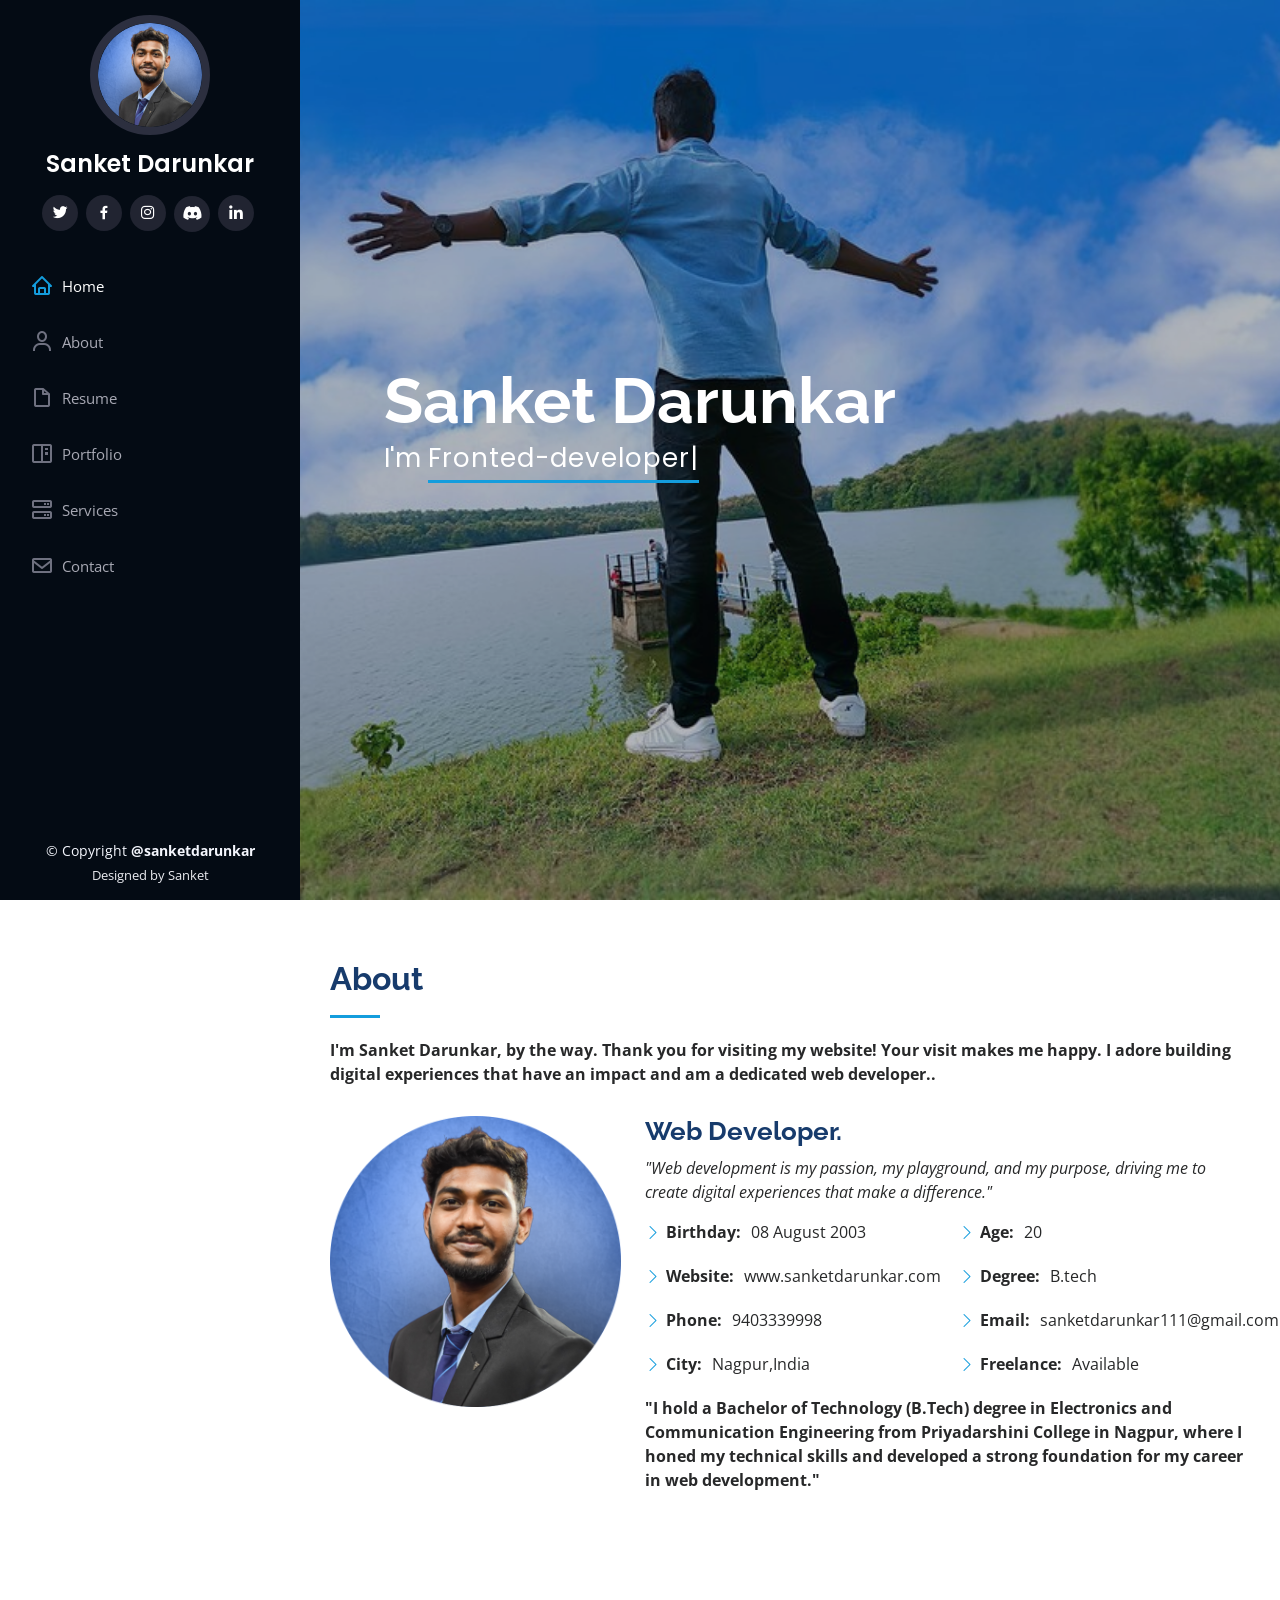
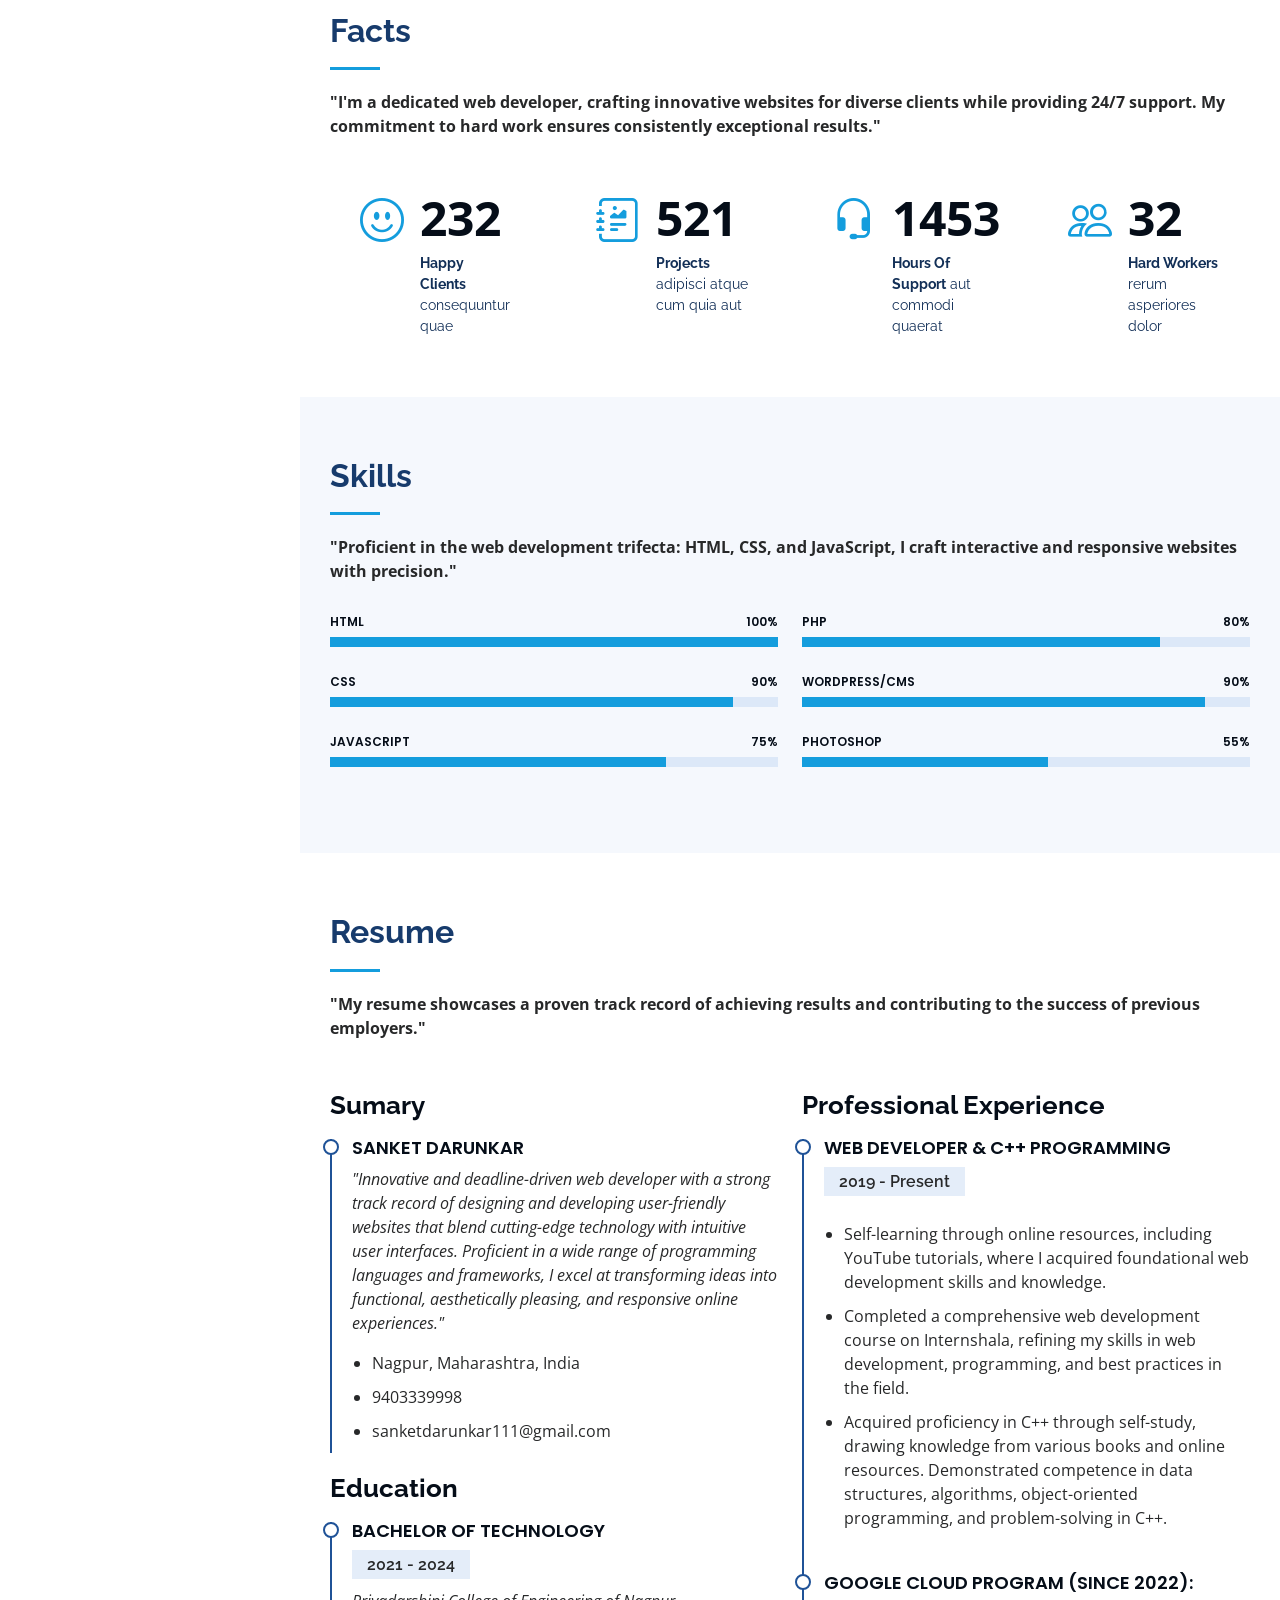
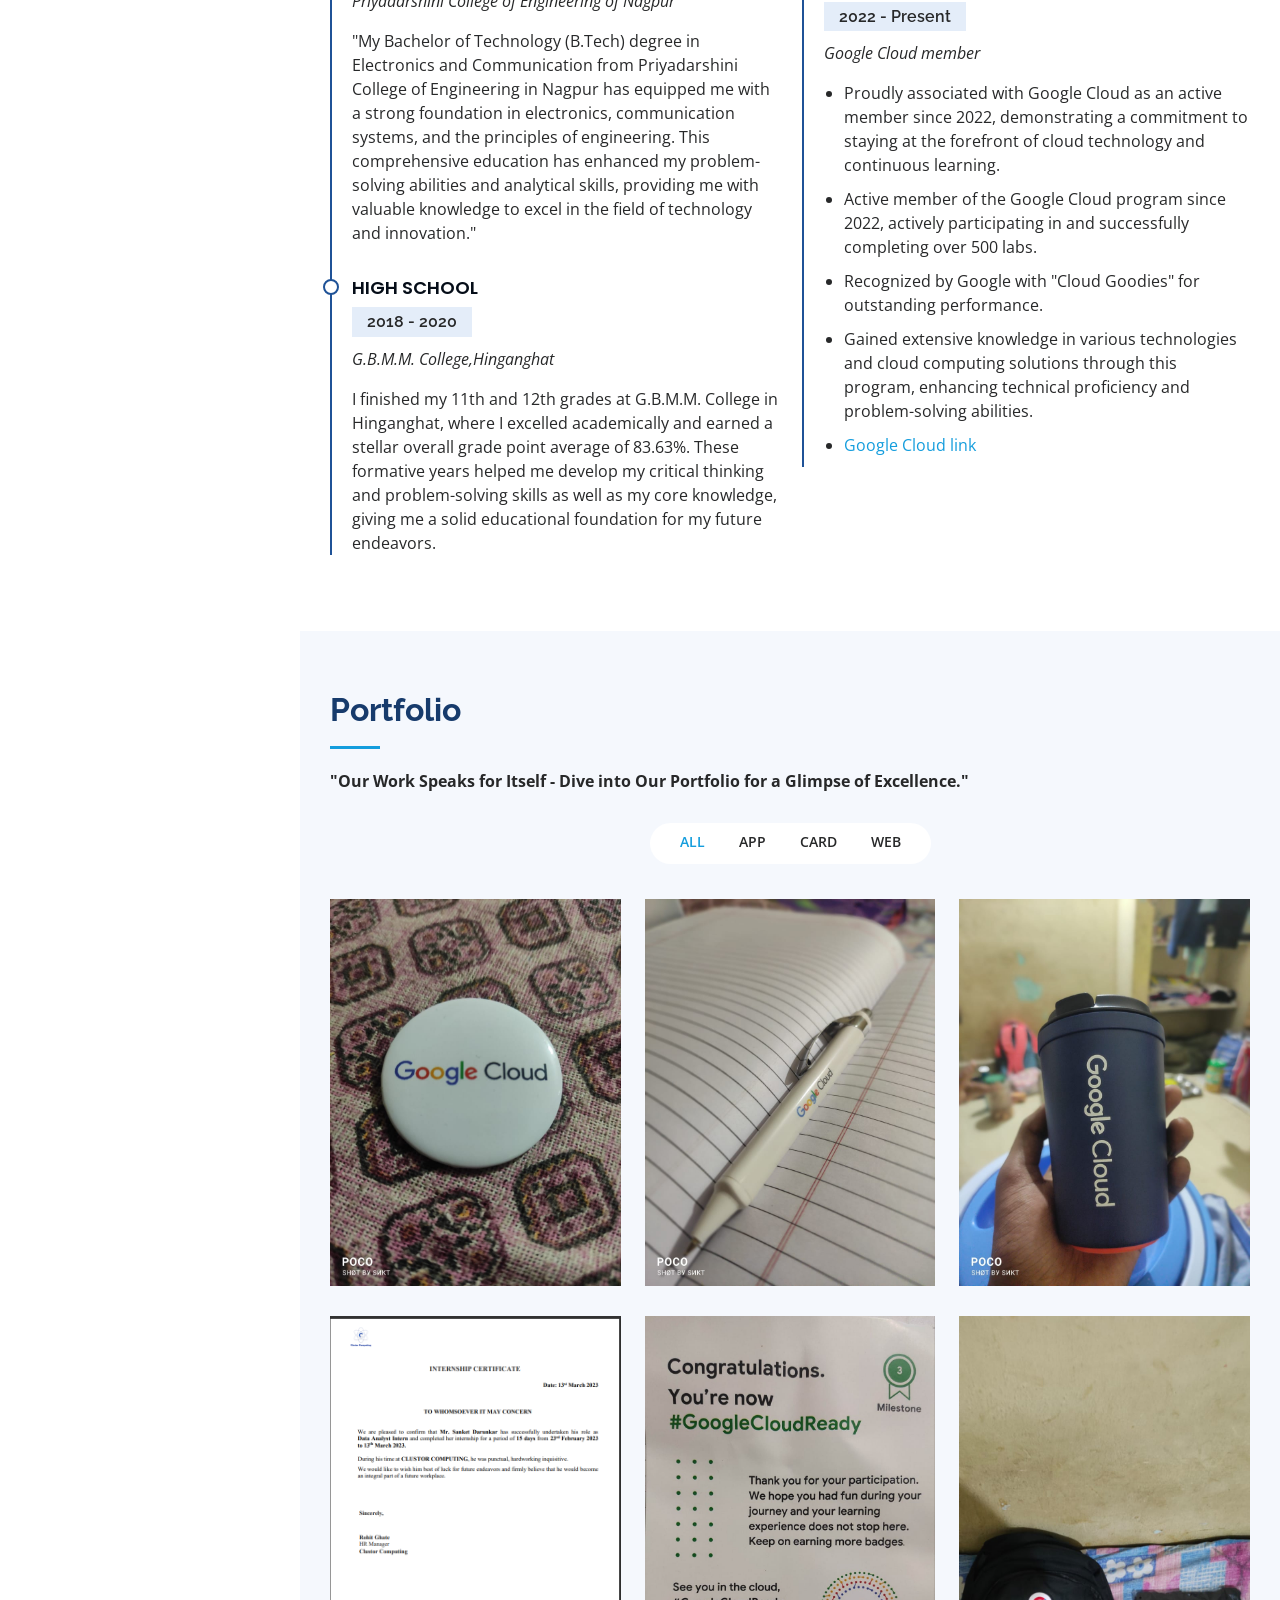
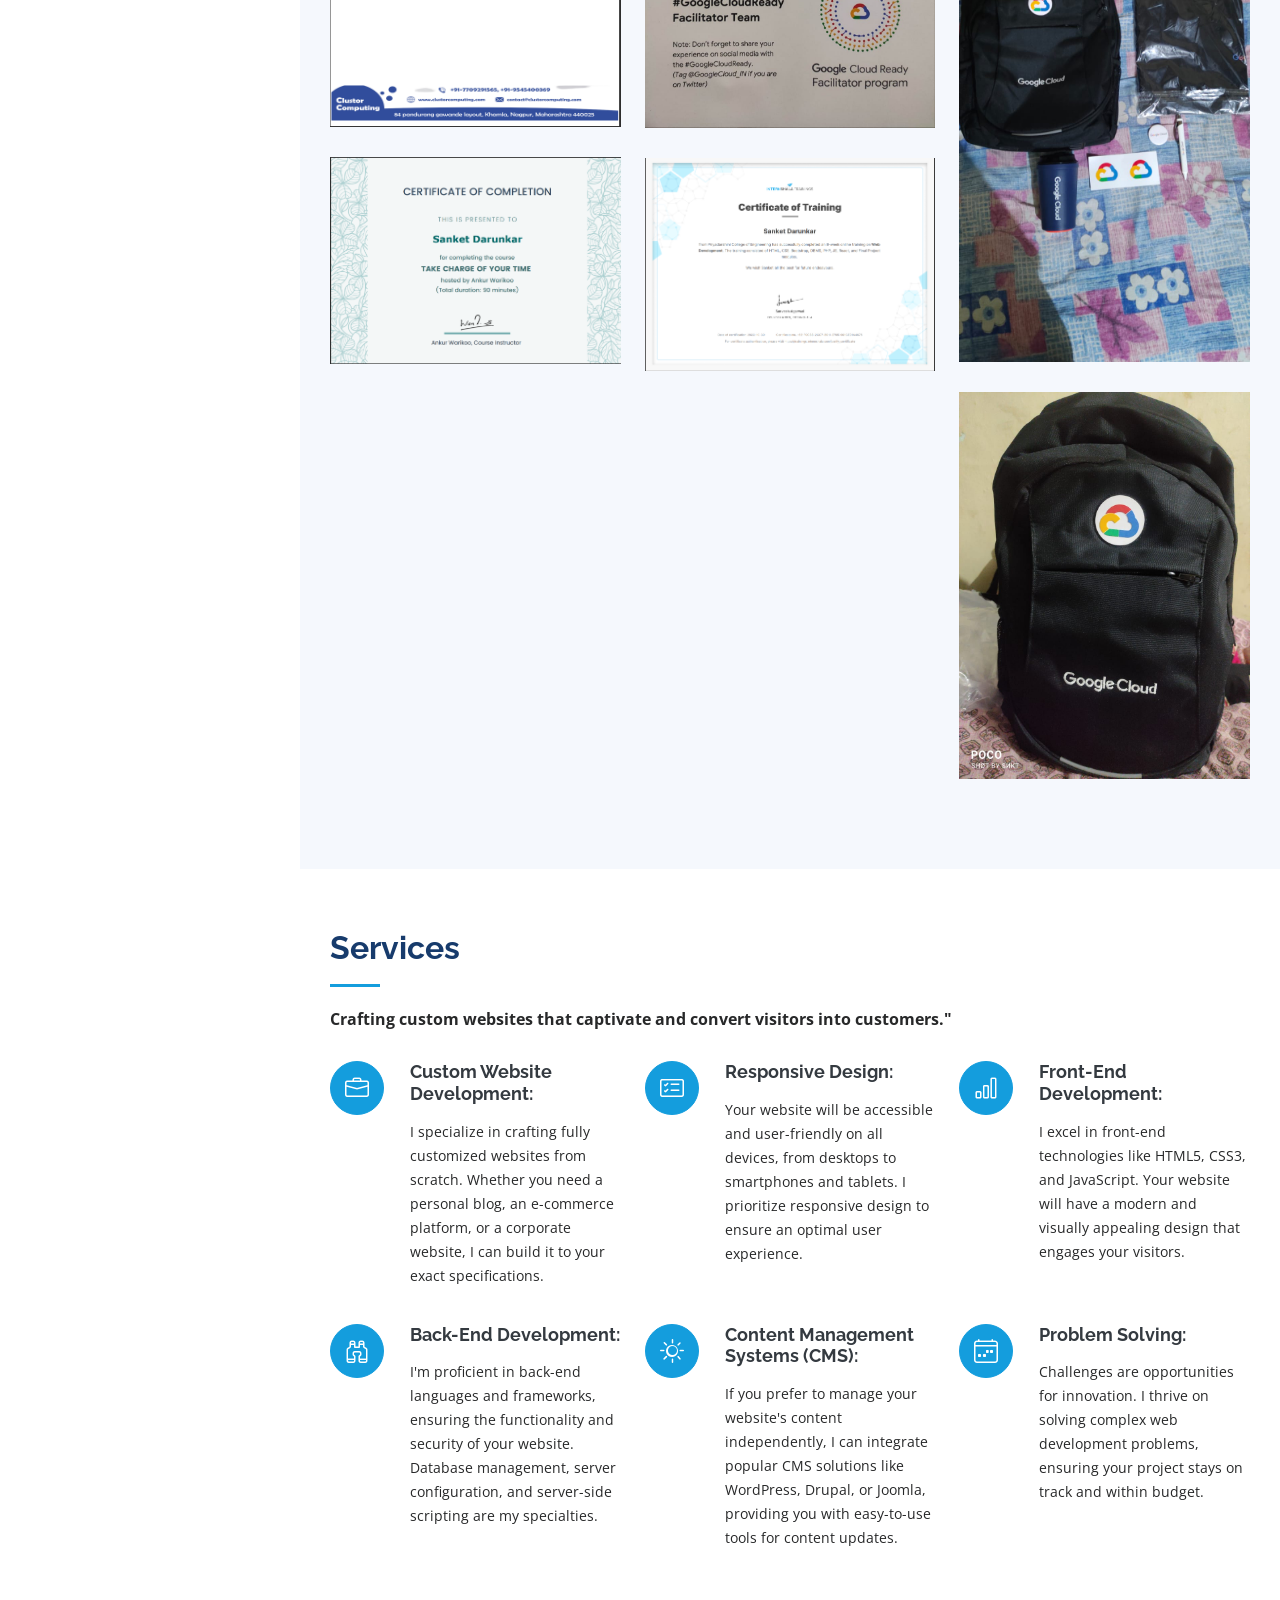
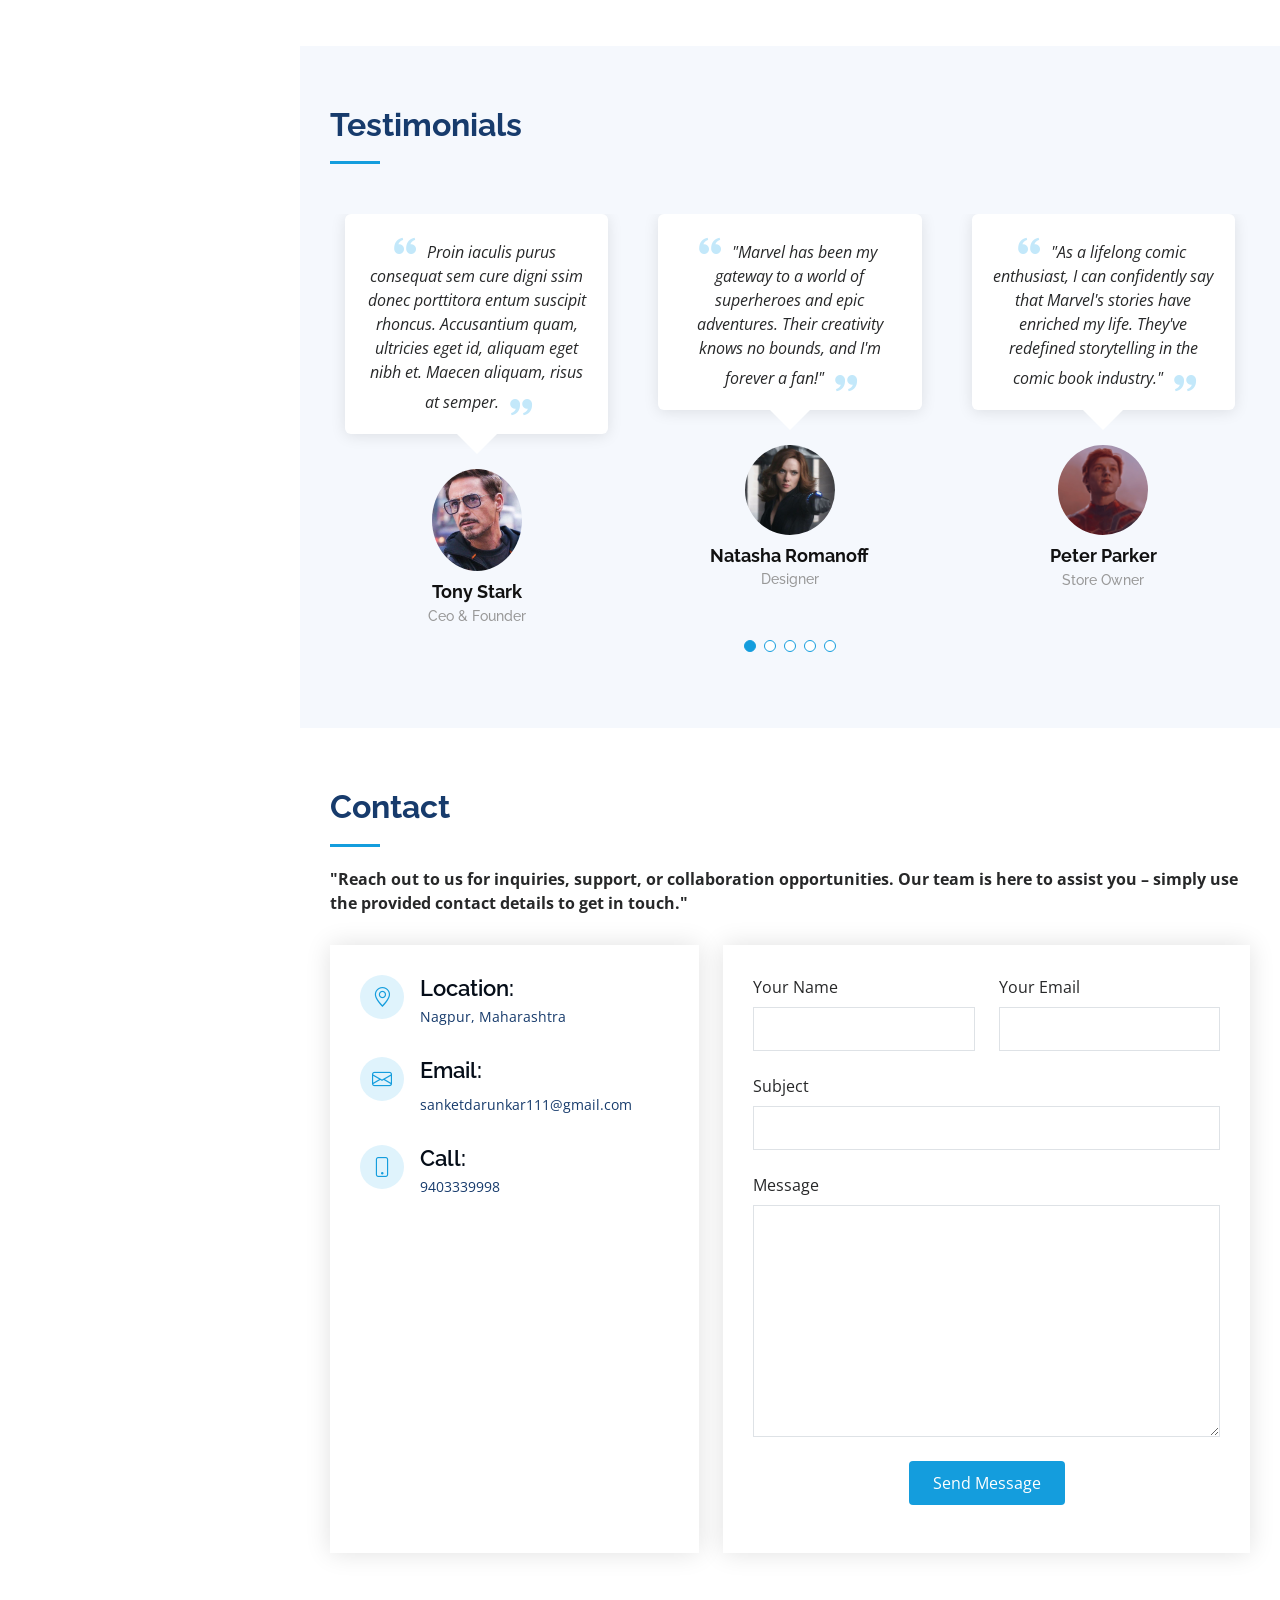
==== index.html @ 87b47a4c "Initial commit" ====
<!DOCTYPE html>
<html lang="en">

<head>
  <meta charset="utf-8">
  <meta content="width=device-width, initial-scale=1.0" name="viewport">

  <title>sanketdarunkar.com</title>
  <meta content="" name="description">
  <meta content="" name="keywords">

  <!-- Favicons -->
  <link rel="icon" href="assets/img/icon.png" type="image/x-icon"/>

  <!-- Google Fonts -->
  <link href="https://fonts.googleapis.com/css?family=Open+Sans:300,300i,400,400i,600,600i,700,700i|Raleway:300,300i,400,400i,500,500i,600,600i,700,700i|Poppins:300,300i,400,400i,500,500i,600,600i,700,700i" rel="stylesheet">

  <!-- Vendor CSS Files -->
  <link href="assets/vendor/aos/aos.css" rel="stylesheet">
  <link href="assets/vendor/bootstrap/css/bootstrap.min.css" rel="stylesheet">
  <link href="assets/vendor/bootstrap-icons/bootstrap-icons.css" rel="stylesheet">
  <link href="assets/vendor/boxicons/css/boxicons.min.css" rel="stylesheet">
  <link href="assets/vendor/glightbox/css/glightbox.min.css" rel="stylesheet">
  <link href="assets/vendor/swiper/swiper-bundle.min.css" rel="stylesheet">

  <!-- Template Main CSS File -->
  <link href="assets/css/style.css" rel="stylesheet">

</head>

<body>

  <!-- ======= Mobile nav toggle button ======= -->
  <i class="bi bi-list mobile-nav-toggle d-xl-none"></i>

  <!-- ======= Header ======= -->
  <header id="header">
    <div class="d-flex flex-column">

      <div class="profile">
        <img src="assets/img/profile-pic .png" alt="" class="img-fluid rounded-circle">
        <h1 class="text-light"><a href="index.html">Sanket Darunkar</a></h1>
        <div class="social-links mt-3 text-center">
          <a href="https://twitter.com/darunkar_sanket" class="twitter"><i class="bx bxl-twitter"></i></a>
          <a href="#" class="facebook"><i class="bx bxl-facebook"></i></a>
          <a href="https://www.instagram.com/snkt._/" class="instagram"><i class="bx bxl-instagram"></i></a>
          <!-- <a href="#" class="google-plus"><i class="bx bxl-skype"></i></a> -->
          <a href="https://discord.com/channels/@me"><i class="bi bi-discord"></i></a>
          
          <a href="https://www.linkedin.com/in/sanket-darunkar
          " class="linkedin"><i class="bx bxl-linkedin"></i></a>
        </div>
      </div>

      <nav id="navbar" class="nav-menu navbar">
        <ul>
          <li><a href="#hero" class="nav-link scrollto active"><i class="bx bx-home"></i> <span>Home</span></a></li>
          <li><a href="#about" class="nav-link scrollto"><i class="bx bx-user"></i> <span>About</span></a></li>
          <li><a href="#resume" class="nav-link scrollto"><i class="bx bx-file-blank"></i> <span>Resume</span></a></li>
          <li><a href="#portfolio" class="nav-link scrollto"><i class="bx bx-book-content"></i> <span>Portfolio</span></a></li>
          <li><a href="#services" class="nav-link scrollto"><i class="bx bx-server"></i> <span>Services</span></a></li>
          <li><a href="#contact" class="nav-link scrollto"><i class="bx bx-envelope"></i> <span>Contact</span></a></li>
        </ul>
      </nav><!-- .nav-menu -->
    </div>
  </header><!-- End Header -->

  <!-- ======= Hero Section ======= -->
  <section id="hero" class="d-flex flex-column justify-content-center align-items-center">
    <div class="hero-container" data-aos="fade-in">
      <h1>Sanket Darunkar</h1>
      <p>I'm <span class="typed" data-typed-items=" Fronted-developer,Designer, Developer, Freelancer"></span></p>
    </div>
  </section><!-- End Hero -->

  <main id="main">

    <!-- ======= About Section ======= -->
    <section id="about" class="about">
      <div class="container">

        <div class="section-title">
          <h2>About</h2>
          <p><b>
            I'm Sanket Darunkar, by the way.

            Thank you for visiting my website! Your visit makes me happy. I adore building digital experiences that have an impact and am a dedicated web developer..
          </b></p>
        </div>

        <div class="row">
          <div class="col-lg-4" data-aos="fade-right">
            <img src="assets/img/profile-pic .png" class="img-fluid" alt="">
          </div>
          <div class="col-lg-8 pt-4 pt-lg-0 content" data-aos="fade-left">
            <h3>Web Developer.</h3>
            <p class="fst-italic">
              "Web development is my passion, my playground, and my purpose, driving me to create digital experiences that make a difference."
            </p>
            <div class="row">
              <div class="col-lg-6">
                <ul>
                  <li><i class="bi bi-chevron-right"></i> <strong>Birthday:</strong> <span>08 August 2003</span></li>
                  <li><i class="bi bi-chevron-right"></i> <strong>Website:</strong> <span>www.sanketdarunkar.com</span></li>
                  <li><i class="bi bi-chevron-right"></i> <strong>Phone:</strong> <span>9403339998</span></li>
                  <li><i class="bi bi-chevron-right"></i> <strong>City:</strong> <span>Nagpur,India</span></li>
                </ul>
              </div>
              <div class="col-lg-6">
                <ul>
                  <li><i class="bi bi-chevron-right"></i> <strong>Age:</strong> <span>20</span></li>
                  <li><i class="bi bi-chevron-right"></i> <strong>Degree:</strong> <span>B.tech</span></li>
                  <li><i class="bi bi-chevron-right"></i> <strong>Email:</strong> <span>sanketdarunkar111@gmail.com</span></li>
                  <li><i class="bi bi-chevron-right"></i> <strong>Freelance:</strong> <span>Available</span></li>
                </ul>
              </div>
            </div>
            <p>
              <b>
                "I hold a Bachelor of Technology (B.Tech) degree in Electronics and Communication Engineering from Priyadarshini College in Nagpur, where I honed my technical skills and developed a strong foundation for my career in web development."
              </b>
            </p>
          </div>
        </div>

      </div>
    </section><!-- End About Section -->

    <!-- ======= Facts Section ======= -->
    <section id="facts" class="facts">
      <div class="container">

        <div class="section-title">
          <h2>Facts</h2>
          <p><b>"I'm a dedicated web developer, crafting innovative websites for diverse clients while providing 24/7 support. My commitment to hard work ensures consistently exceptional results."</b></p>
        </div>

        <div class="row no-gutters">

          <div class="col-lg-3 col-md-6 d-md-flex align-items-md-stretch" data-aos="fade-up">
            <div class="count-box">
              <i class="bi bi-emoji-smile"></i>
              <span data-purecounter-start="0" data-purecounter-end="232" data-purecounter-duration="1" class="purecounter"></span>
              <p><strong>Happy Clients</strong> consequuntur quae</p>
            </div>
          </div>

          <div class="col-lg-3 col-md-6 d-md-flex align-items-md-stretch" data-aos="fade-up" data-aos-delay="100">
            <div class="count-box">
              <i class="bi bi-journal-richtext"></i>
              <span data-purecounter-start="0" data-purecounter-end="521" data-purecounter-duration="1" class="purecounter"></span>
              <p><strong>Projects</strong> adipisci atque cum quia aut</p>
            </div>
          </div>

          <div class="col-lg-3 col-md-6 d-md-flex align-items-md-stretch" data-aos="fade-up" data-aos-delay="200">
            <div class="count-box">
              <i class="bi bi-headset"></i>
              <span data-purecounter-start="0" data-purecounter-end="1453" data-purecounter-duration="1" class="purecounter"></span>
              <p><strong>Hours Of Support</strong> aut commodi quaerat</p>
            </div>
          </div>

          <div class="col-lg-3 col-md-6 d-md-flex align-items-md-stretch" data-aos="fade-up" data-aos-delay="300">
            <div class="count-box">
              <i class="bi bi-people"></i>
              <span data-purecounter-start="0" data-purecounter-end="32" data-purecounter-duration="1" class="purecounter"></span>
              <p><strong>Hard Workers</strong> rerum asperiores dolor</p>
            </div>
          </div>

        </div>

      </div>
    </section><!-- End Facts Section -->

    <!-- ======= Skills Section ======= -->
    <section id="skills" class="skills section-bg">
      <div class="container">

        <div class="section-title">
          <h2>Skills</h2>
          <p><b>"Proficient in the web development trifecta: HTML, CSS, and JavaScript, I craft interactive and responsive websites with precision."</b></p>
        </div>

        <div class="row skills-content">

          <div class="col-lg-6" data-aos="fade-up">

            <div class="progress">
              <span class="skill">HTML <i class="val">100%</i></span>
              <div class="progress-bar-wrap">
                <div class="progress-bar" role="progressbar" aria-valuenow="100" aria-valuemin="0" aria-valuemax="100"></div>
              </div>
            </div>

            <div class="progress">
              <span class="skill">CSS <i class="val">90%</i></span>
              <div class="progress-bar-wrap">
                <div class="progress-bar" role="progressbar" aria-valuenow="90" aria-valuemin="0" aria-valuemax="100"></div>
              </div>
            </div>

            <div class="progress">
              <span class="skill">JavaScript <i class="val">75%</i></span>
              <div class="progress-bar-wrap">
                <div class="progress-bar" role="progressbar" aria-valuenow="75" aria-valuemin="0" aria-valuemax="100"></div>
              </div>
            </div>

          </div>

          <div class="col-lg-6" data-aos="fade-up" data-aos-delay="100">

            <div class="progress">
              <span class="skill">PHP <i class="val">80%</i></span>
              <div class="progress-bar-wrap">
                <div class="progress-bar" role="progressbar" aria-valuenow="80" aria-valuemin="0" aria-valuemax="100"></div>
              </div>
            </div>

            <div class="progress">
              <span class="skill">WordPress/CMS <i class="val">90%</i></span>
              <div class="progress-bar-wrap">
                <div class="progress-bar" role="progressbar" aria-valuenow="90" aria-valuemin="0" aria-valuemax="100"></div>
              </div>
            </div>

            <div class="progress">
              <span class="skill">Photoshop <i class="val">55%</i></span>
              <div class="progress-bar-wrap">
                <div class="progress-bar" role="progressbar" aria-valuenow="55" aria-valuemin="0" aria-valuemax="100"></div>
              </div>
            </div>

          </div>

        </div>

      </div>
    </section><!-- End Skills Section -->

    <!-- ======= Resume Section ======= -->
    <section id="resume" class="resume">
      <div class="container">

        <div class="section-title">
          <h2>Resume</h2>
          <p><b>"My resume showcases a proven track record of achieving results and contributing to the success of previous employers."</b></p>
        </div>

        <div class="row">
          <div class="col-lg-6" data-aos="fade-up">
            <h3 class="resume-title">Sumary</h3>
            <div class="resume-item pb-0">
              <h4>Sanket Darunkar</h4>
              <p><em>"Innovative and deadline-driven web developer with a strong track record of designing and developing user-friendly websites that blend cutting-edge technology with intuitive user interfaces. Proficient in a wide range of programming languages and frameworks, I excel at transforming ideas into functional, aesthetically pleasing, and responsive online experiences."</em></p>
              <ul>
                <li>Nagpur, Maharashtra, India</li>
                <li>9403339998</li>
                <li>sanketdarunkar111@gmail.com</li>
              </ul>
            </div>

            <h3 class="resume-title">Education</h3>
            <div class="resume-item">
              <h4>Bachelor of technology</h4>
              <h5>2021 - 2024</h5>
              <p><em>Priyadarshini College of Engineering of Nagpur</em></p>
              <p>"My Bachelor of Technology (B.Tech) degree in Electronics and Communication from Priyadarshini College of Engineering in Nagpur has equipped me with a strong foundation in electronics, communication systems, and the principles of engineering. This comprehensive education has enhanced my problem-solving abilities and analytical skills, providing me with valuable knowledge to excel in the field of technology and innovation."</p>
            </div>
            <div class="resume-item">
              <h4>High School</h4>
              <h5>2018 - 2020</h5>
              <p><em>G.B.M.M. College,Hinganghat</em></p>
              <p>I finished my 11th and 12th grades at G.B.M.M. College in Hinganghat, where I excelled academically and earned a stellar overall grade point average of 83.63%. These formative years helped me develop my critical thinking and problem-solving skills as well as my core knowledge, giving me a solid educational foundation for my future endeavors.</p>
            </div>
          </div>
          <div class="col-lg-6" data-aos="fade-up" data-aos-delay="100">
            <h3 class="resume-title">Professional Experience</h3>
            <div class="resume-item">
              <h4>Web Developer &amp; C++ Programming</h4>
              <h5>2019 - Present</h5>
              <p><em></em></p>
              <ul>
                <li>
                  Self-learning through online resources, including YouTube tutorials, where I acquired foundational web development skills and knowledge.</li>
                <li>Completed a comprehensive web development course on Internshala, refining my skills in web development, programming, and best practices in the field.</li>
                <li>Acquired proficiency in C++ through self-study, drawing knowledge from various books and online resources. Demonstrated competence in data structures, algorithms, object-oriented programming, and problem-solving in C++.</li>
              </ul>
            </div>
            <div class="resume-item">
              <h4>Google Cloud Program (Since 2022):</h4>
              <h5>2022 - Present</h5>
              <p><em>Google Cloud member</em></p>
              <ul>
                <li>Proudly associated with Google Cloud as an active member since 2022, demonstrating a commitment to staying at the forefront of cloud technology and continuous learning.</li>
                <li>Active member of the Google Cloud program since 2022, actively participating in and successfully completing over 500 labs.</li>
                <li>Recognized by Google with "Cloud Goodies" for outstanding performance.</li>
                <li>Gained extensive knowledge in various technologies and cloud computing solutions through this program, enhancing technical proficiency and problem-solving abilities.</li>
                <li><a href="https://www.cloudskillsboost.google/public_profiles/61f3de9e-cf7f-4ca5-aa9f-52393a9e50c9">Google Cloud link</a></li>
              </ul>
            </div>
          </div>
        </div>

      </div>
    </section><!-- End Resume Section -->

    <!-- ======= Portfolio Section ======= -->
    <section id="portfolio" class="portfolio section-bg">
      <div class="container">

        <div class="section-title">
          <h2>Portfolio</h2>
          <p><b>"Our Work Speaks for Itself - Dive into Our Portfolio for a Glimpse of Excellence."</b></p>
        </div>

        <div class="row" data-aos="fade-up">
          <div class="col-lg-12 d-flex justify-content-center">
            <ul id="portfolio-flters">
              <li data-filter="*" class="filter-active">All</li>
              <li data-filter=".filter-app">App</li>
              <li data-filter=".filter-card">Card</li>
              <li data-filter=".filter-web">Web</li>
            </ul>
          </div>
        </div>

        <div class="row portfolio-container" data-aos="fade-up" data-aos-delay="100">

          <div class="col-lg-4 col-md-6 portfolio-item filter-app">
            <div class="portfolio-wrap">
              <img src="assets/img/portfolio/badge .jpg" class="img-fluid" alt="">
              <div class="portfolio-links">
                <a href="assets/img/portfolio/portfolio-1.jpg" data-gallery="portfolioGallery" class="portfolio-lightbox" title="App 1"><i class="bx bx-plus"></i></a>
                <a href="portfolio-details.html" title="More Details"><i class="bx bx-link"></i></a>
              </div>
            </div>
          </div>

          <div class="col-lg-4 col-md-6 portfolio-item filter-web">
            <div class="portfolio-wrap">
              <img src="assets/img/portfolio/google pen.jpg" class="img-fluid" alt="">
              <div class="portfolio-links">
                <a href="assets/img/portfolio/portfolio-2.jpg" data-gallery="portfolioGallery" class="portfolio-lightbox" title="Web 3"><i class="bx bx-plus"></i></a>
                <a href="portfolio-details.html" title="More Details"><i class="bx bx-link"></i></a>
              </div>
            </div>
          </div>

          <div class="col-lg-4 col-md-6 portfolio-item filter-app">
            <div class="portfolio-wrap">
              <img src="assets/img/portfolio/mug.jpg" class="img-fluid" alt="">
              <div class="portfolio-links">
                <a href="assets/img/portfolio/portfolio-3.jpg" data-gallery="portfolioGallery" class="portfolio-lightbox" title="App 2"><i class="bx bx-plus"></i></a>
                <a href="portfolio-details.html" title="More Details"><i class="bx bx-link"></i></a>
              </div>
            </div>
          </div>

          <div class="col-lg-4 col-md-6 portfolio-item filter-card">
            <div class="portfolio-wrap">
              <img src="assets/img/portfolio/culstor.png" class="img-fluid" alt="">
              <div class="portfolio-links">
                <a href="assets/img/portfolio/portfolio-4.jpg" data-gallery="portfolioGallery" class="portfolio-lightbox" title="Card 2"><i class="bx bx-plus"></i></a>
                <a href="portfolio-details.html" title="More Details"><i class="bx bx-link"></i></a>
              </div>
            </div>
          </div>

          <div class="col-lg-4 col-md-6 portfolio-item filter-web">
            <div class="portfolio-wrap">
              <img src="assets/img/portfolio/certifiticate.jpg" class="img-fluid" alt="">
              <div class="portfolio-links">
                <a href="assets/img/portfolio/portfolio-5.jpg" data-gallery="portfolioGallery" class="portfolio-lightbox" title="Web 2"><i class="bx bx-plus"></i></a>
                <a href="portfolio-details.html" title="More Details"><i class="bx bx-link"></i></a>
              </div>
            </div>
          </div>

          <div class="col-lg-4 col-md-6 portfolio-item filter-app">
            <div class="portfolio-wrap">
              <img src="assets/img/portfolio/combo.jpg" class="img-fluid" alt="">
              <div class="portfolio-links">
                <a href="assets/img/portfolio/portfolio-6.jpg" data-gallery="portfolioGallery" class="portfolio-lightbox" title="App 3"><i class="bx bx-plus"></i></a>
                <a href="portfolio-details.html" title="More Details"><i class="bx bx-link"></i></a>
              </div>
            </div>
          </div>

          <div class="col-lg-4 col-md-6 portfolio-item filter-card">
            <div class="portfolio-wrap">
              <img src="assets/img/portfolio/take chage of time.png" class="img-fluid" alt="">
              <div class="portfolio-links">
                <a href="assets/img/portfolio/portfolio-7.jpg" data-gallery="portfolioGallery" class="portfolio-lightbox" title="Card 1"><i class="bx bx-plus"></i></a>
                <a href="portfolio-details.html" title="More Details"><i class="bx bx-link"></i></a>
              </div>
            </div>
          </div>

          <div class="col-lg-4 col-md-6 portfolio-item filter-card">
            <div class="portfolio-wrap">
              <img src="assets/img/portfolio/intershala.png" class="img-fluid" alt="">
              <div class="portfolio-links">
                <a href="assets/img/portfolio/portfolio-8.jpg" data-gallery="portfolioGallery" class="portfolio-lightbox" title="Card 3"><i class="bx bx-plus"></i></a>
                <a href="portfolio-details.html" title="More Details"><i class="bx bx-link"></i></a>
              </div>
            </div>
          </div>

          <div class="col-lg-4 col-md-6 portfolio-item filter-web">
            <div class="portfolio-wrap">
              <img src="assets/img/portfolio/bag.jpg" class="img-fluid" alt="">
              <div class="portfolio-links">
                <a href="assets/img/portfolio/portfolio-9.jpg" data-gallery="portfolioGallery" class="portfolio-lightbox" title="Web 3"><i class="bx bx-plus"></i></a>
                <a href="portfolio-details.html" title="More Details"><i class="bx bx-link"></i></a>
              </div>
            </div>
          </div>

        </div>

      </div>
    </section><!-- End Portfolio Section -->

    <!-- ======= Services Section ======= -->
    <section id="services" class="services">
      <div class="container">

        <div class="section-title">
          <h2>Services</h2>
          <p><b>Crafting custom websites that captivate and convert visitors into customers."</b></p>
        </div>

        <div class="row">
          <div class="col-lg-4 col-md-6 icon-box" data-aos="fade-up">
            <div class="icon"><i class="bi bi-briefcase"></i></div>
            <h4 class="title"><a href=""> Custom Website Development:</a></h4>
            <p class="description">I specialize in crafting fully customized websites from scratch. Whether you need a personal blog, an e-commerce platform, or a corporate website, I can build it to your exact specifications.</p>
          </div>
          <div class="col-lg-4 col-md-6 icon-box" data-aos="fade-up" data-aos-delay="100">
            <div class="icon"><i class="bi bi-card-checklist"></i></div>
            <h4 class="title"><a href=""> Responsive Design:</a></h4>
            <p class="description">Your website will be accessible and user-friendly on all devices, from desktops to smartphones and tablets. I prioritize responsive design to ensure an optimal user experience.</p>
          </div>
          <div class="col-lg-4 col-md-6 icon-box" data-aos="fade-up" data-aos-delay="200">
            <div class="icon"><i class="bi bi-bar-chart"></i></div>
            <h4 class="title"><a href="">Front-End Development:</a></h4>
            <p class="description">I excel in front-end technologies like HTML5, CSS3, and JavaScript. Your website will have a modern and visually appealing design that engages your visitors.</p>
          </div>
          <div class="col-lg-4 col-md-6 icon-box" data-aos="fade-up" data-aos-delay="300">
            <div class="icon"><i class="bi bi-binoculars"></i></div>
            <h4 class="title"><a href="">Back-End Development:</a></h4>
            <p class="description">I'm proficient in back-end languages and frameworks, ensuring the functionality and security of your website. Database management, server configuration, and server-side scripting are my specialties.</p>
          </div>
          <div class="col-lg-4 col-md-6 icon-box" data-aos="fade-up" data-aos-delay="400">
            <div class="icon"><i class="bi bi-brightness-high"></i></div>
            <h4 class="title"><a href="">Content Management Systems (CMS):</a></h4>
            <p class="description">If you prefer to manage your website's content independently, I can integrate popular CMS solutions like WordPress, Drupal, or Joomla, providing you with easy-to-use tools for content updates.</p>
          </div>
          <div class="col-lg-4 col-md-6 icon-box" data-aos="fade-up" data-aos-delay="500">
            <div class="icon"><i class="bi bi-calendar4-week"></i></div>
            <h4 class="title"><a href="">Problem Solving:</a></h4>
            <p class="description"> Challenges are opportunities for innovation. I thrive on solving complex web development problems, ensuring your project stays on track and within budget.</p>
          </div>
        </div>

      </div>
    </section><!-- End Services Section -->

    <!-- ======= Testimonials Section ======= -->
    <section id="testimonials" class="testimonials section-bg">
      <div class="container">

        <div class="section-title">
          <h2>Testimonials</h2>
          <!-- <p>Magnam dolores commodi suscipit. Necessitatibus eius consequatur ex aliquid fuga eum quidem. Sit sint consectetur velit. Quisquam quos quisquam cupiditate. Et nemo qui impedit suscipit alias ea. Quia fugiat sit in iste officiis commodi quidem hic quas.</p> -->
        </div>

        <div class="testimonials-slider swiper" data-aos="fade-up" data-aos-delay="100">
          <div class="swiper-wrapper">

            <div class="swiper-slide">
              <div class="testimonial-item" data-aos="fade-up">
                <p>
                  <i class="bx bxs-quote-alt-left quote-icon-left"></i>
                  Proin iaculis purus consequat sem cure digni ssim donec porttitora entum suscipit rhoncus. Accusantium quam, ultricies eget id, aliquam eget nibh et. Maecen aliquam, risus at semper.
                  <i class="bx bxs-quote-alt-right quote-icon-right"></i>
                </p>
                <img src="assets/img/testimonials/Tony Stark.jpg" class="testimonial-img" alt="">
                <h3>Tony Stark</h3>
                <h4>Ceo &amp; Founder</h4>
              </div>
            </div><!-- End testimonial item -->

            <div class="swiper-slide">
              <div class="testimonial-item" data-aos="fade-up" data-aos-delay="100">
                <p>
                  <i class="bx bxs-quote-alt-left quote-icon-left"></i>
                  "Marvel has been my gateway to a world of superheroes and epic adventures. Their creativity knows no bounds, and I'm forever a fan!"
                  <i class="bx bxs-quote-alt-right quote-icon-right"></i>
                </p>
                <img src="assets/img/testimonials/Natasha Romanoff.jpg" class="testimonial-img" alt="">
                <h3>Natasha Romanoff</h3>
                <h4>Designer</h4>
              </div>
            </div><!-- End testimonial item -->

            <div class="swiper-slide">
              <div class="testimonial-item" data-aos="fade-up" data-aos-delay="200">
                <p>
                  <i class="bx bxs-quote-alt-left quote-icon-left"></i>
                  "As a lifelong comic enthusiast, I can confidently say that Marvel's stories have enriched my life. They've redefined storytelling in the comic book industry."
                  <i class="bx bxs-quote-alt-right quote-icon-right"></i>
                </p>
                <img src="assets/img/testimonials/Peter Parker.jpg" class="testimonial-img" alt="">
                <h3>Peter Parker</h3>
                <h4>Store Owner</h4>
              </div>
            </div><!-- End testimonial item -->

            <div class="swiper-slide">
              <div class="testimonial-item" data-aos="fade-up" data-aos-delay="300">
                <p>
                  <i class="bx bxs-quote-alt-left quote-icon-left"></i>
                  "I've grown up with Marvel comics and movies. The Marvel Universe has provided inspiration and escapism like no other."
                  <i class="bx bxs-quote-alt-right quote-icon-right"></i>
                </p>
                <img src="assets/img/testimonials/Carol danvers.jpg" class="testimonial-img" alt="">
                <h3>Carol Danvers</h3>
                <h4>Freelancer</h4>
              </div>
            </div><!-- End testimonial item -->

            <div class="swiper-slide">
              <div class="testimonial-item" data-aos="fade-up" data-aos-delay="400">
                <p>
                  <i class="bx bxs-quote-alt-left quote-icon-left"></i>
                  "Marvel's characters are iconic, and their impact on pop culture is immeasurable. Thank you for the endless entertainment!"
                  <i class="bx bxs-quote-alt-right quote-icon-right"></i>
                </p>
                <img src="assets/img/testimonials/Steve Rogers.jpeg " class="testimonial-img" alt="">
                <h3>Steve Rogers</h3>
                <h4>Entrepreneur</h4>
              </div>
            </div><!-- End testimonial item -->

          </div>
          <div class="swiper-pagination"></div>
        </div>

      </div>
    </section><!-- End Testimonials Section -->

    <!-- ======= Contact Section ======= -->
    <section id="contact" class="contact">
      <div class="container">

        <div class="section-title">
          <h2>Contact</h2>
          <p><b>"Reach out to us for inquiries, support, or collaboration opportunities. Our team is here to assist you – simply use the provided contact details to get in touch."</b></p>
        </div>

        <div class="row" data-aos="fade-in">

          <div class="col-lg-5 d-flex align-items-stretch">
            <div class="info">
              <div class="address">
                <i class="bi bi-geo-alt"></i>
                <h4>Location:</h4>
                <p>Nagpur, Maharashtra  </p>
              </div>

              <div class="email">
                <i class="bi bi-envelope"></i>
                <h4>Email:</h4>
                <p>sanketdarunkar111@gmail.com</p>
              </div>

              <div class="phone">
                <i class="bi bi-phone"></i>
                <h4>Call:</h4>
                <p>9403339998</p>
              </div>
              <iframe src="https://www.google.com/maps/embed?pb=!1m18!1m12!1m3!1d7444.396701425473!2d78.98918509192676!3d21.104656922254893!2m3!1f0!2f0!3f0!3m2!1i1024!2i768!4f13.1!3m3!1m2!1s0x3bd495379bc70c59%3A0x800d8f063aae7b54!2sLokmanya%20Nagar%2C%20Nagpur%2C%20Maharashtra%20440016!5e0!3m2!1sen!2sin!4v1695530817296!5m2!1sen!2sin" frameborder="0" style="border:0; width: 100%; height: 290px;" allowfullscreen></iframe>
            </div>

          </div>

          <div class="col-lg-7 mt-5 mt-lg-0 d-flex align-items-stretch">
            <form action="forms/contact.php" method="post" role="form" class="php-email-form">
              <div class="row">
                <div class="form-group col-md-6">
                  <label for="name">Your Name</label>
                  <input type="text" name="name" class="form-control" id="name" required>
                </div>
                <div class="form-group col-md-6">
                  <label for="name">Your Email</label>
                  <input type="email" class="form-control" name="email" id="email" required>
                </div>
              </div>
              <div class="form-group">
                <label for="name">Subject</label>
                <input type="text" class="form-control" name="subject" id="subject" required>
              </div>
              <div class="form-group">
                <label for="name">Message</label>
                <textarea class="form-control" name="message" rows="10" required></textarea>
              </div>
              <div class="my-3">
                <div class="loading">Loading</div>
                <div class="error-message"></div>
                <div class="sent-message">Your message has been sent. Thank you!</div>
              </div>
              <div class="text-center"><button type="submit">Send Message</button></div>
            </form>
          </div>

        </div>

      </div>
    </section><!-- End Contact Section -->

  </main><!-- End #main -->

  <!-- ======= Footer ======= -->
  <footer id="footer">
    <div class="container">
      <div class="copyright">
        &copy; Copyright <strong><span>@sanketdarunkar</span></strong>
      </div>
      <div class="credits">
        Designed by Sanket <a href="https://.com/"></a>
      </div>
    </div>
  </footer><!-- End  Footer -->

  <a href="#" class="back-to-top d-flex align-items-center justify-content-center"><i class="bi bi-arrow-up-short"></i></a>

  <!-- Vendor JS Files -->
  <script src="assets/vendor/purecounter/purecounter_vanilla.js"></script>
  <script src="assets/vendor/aos/aos.js"></script>
  <script src="assets/vendor/bootstrap/js/bootstrap.bundle.min.js"></script>
  <script src="assets/vendor/glightbox/js/glightbox.min.js"></script>
  <script src="assets/vendor/isotope-layout/isotope.pkgd.min.js"></script>
  <script src="assets/vendor/swiper/swiper-bundle.min.js"></script>
  <script src="assets/vendor/typed.js/typed.umd.js"></script>
  <script src="assets/vendor/waypoints/noframework.waypoints.js"></script>
  <script src="assets/vendor/php-email-form/validate.js"></script>

  <!-- Template Main JS File -->
  <script src="assets/js/main.js"></script>

</body>

</html>
---- assets/css/style.css ----
/*--------------------------------------------------------------
# General
--------------------------------------------------------------*/
body {
  font-family: "Open Sans", sans-serif;
  color: #272829;
}

a {
  color: #149ddd;
  text-decoration: none;
}

a:hover {
  color: #37b3ed;
  text-decoration: none;
}

h1,
h2,
h3,
h4,
h5,
h6 {
  font-family: "Raleway", sans-serif;
}

/*--------------------------------------------------------------
# Back to top button
--------------------------------------------------------------*/
.back-to-top {
  position: fixed;
  visibility: hidden;
  opacity: 0;
  right: 15px;
  bottom: 15px;
  z-index: 996;
  background: #149ddd;
  width: 40px;
  height: 40px;
  border-radius: 50px;
  transition: all 0.4s;
}

.back-to-top i {
  font-size: 28px;
  color: #fff;
  line-height: 0;
}

.back-to-top:hover {
  background: #2eafec;
  color: #fff;
}

.back-to-top.active {
  visibility: visible;
  opacity: 1;
}

/*--------------------------------------------------------------
# Header
--------------------------------------------------------------*/
#header {
  position: fixed;
  top: 0;
  left: 0;
  bottom: 0;
  width: 300px;
  transition: all ease-in-out 0.5s;
  z-index: 9997;
  transition: all 0.5s;
  padding: 0 15px;
  background: #040b14;
  overflow-y: auto;
}

#header .profile img {
  margin: 15px auto;
  display: block;
  width: 120px;
  border: 8px solid #2c2f3f;
}

#header .profile h1 {
  font-size: 24px;
  margin: 0;
  padding: 0;
  font-weight: 600;
  -moz-text-align-last: center;
  text-align-last: center;
  font-family: "Poppins", sans-serif;
}

#header .profile h1 a,
#header .profile h1 a:hover {
  color: #fff;
  text-decoration: none;
}

#header .profile .social-links a {
  font-size: 18px;
  display: inline-block;
  background: #212431;
  color: #fff;
  line-height: 1;
  padding: 8px 0;
  margin-right: 4px;
  border-radius: 50%;
  text-align: center;
  width: 36px;
  height: 36px;
  transition: 0.3s;
}

#header .profile .social-links a:hover {
  background: #149ddd;
  color: #fff;
  text-decoration: none;
}

#main {
  margin-left: 300px;
}

.container,
.container-fluid {
  padding-left: 30px;
  padding-right: 30px;
}

@media (max-width: 1199px) {
  #header {
    left: -300px;
  }

  #main {
    margin-left: 0;
  }

  .container,
  .container-fluid {
    padding-left: 12px;
    padding-right: 12px;
  }
}

/*--------------------------------------------------------------
# Navigation Menu
--------------------------------------------------------------*/
/* Desktop Navigation */
.nav-menu {
  padding: 30px 0 0 0;
}

.nav-menu * {
  margin: 0;
  padding: 0;
  list-style: none;
}

.nav-menu>ul>li {
  position: relative;
  white-space: nowrap;
}

.nav-menu a,
.nav-menu a:focus {
  display: flex;
  align-items: center;
  color: #a8a9b4;
  padding: 12px 15px;
  margin-bottom: 8px;
  transition: 0.3s;
  font-size: 15px;
}

.nav-menu a i,
.nav-menu a:focus i {
  font-size: 24px;
  padding-right: 8px;
  color: #6f7180;
}

.nav-menu a:hover,
.nav-menu .active,
.nav-menu .active:focus,
.nav-menu li:hover>a {
  text-decoration: none;
  color: #fff;
}

.nav-menu a:hover i,
.nav-menu .active i,
.nav-menu .active:focus i,
.nav-menu li:hover>a i {
  color: #149ddd;
}

/* Mobile Navigation */
.mobile-nav-toggle {
  position: fixed;
  right: 15px;
  top: 15px;
  z-index: 9998;
  border: 0;
  font-size: 24px;
  transition: all 0.4s;
  outline: none !important;
  background-color: #149ddd;
  color: #fff;
  width: 40px;
  height: 40px;
  display: inline-flex;
  align-items: center;
  justify-content: center;
  line-height: 0;
  border-radius: 50px;
  cursor: pointer;
}

.mobile-nav-active {
  overflow: hidden;
}

.mobile-nav-active #header {
  left: 0;
}

/*--------------------------------------------------------------
# Hero Section
--------------------------------------------------------------*/
#hero {
  width: 100%;
  height: 100vh;
  background: url("../img/background.jpg") top center;
  background-size: cover;
}

#hero:before {
  content: "";
  background: rgba(5, 13, 24, 0.3);
  position: absolute;
  bottom: 0;
  top: 0;
  left: 0;
  right: 0;
  z-index: 1;
}

#hero .hero-container {
  position: relative;
  z-index: 2;
  min-width: 300px;
}

#hero h1 {
  margin: 0 0 10px 0;
  font-size: 64px;
  font-weight: 700;
  line-height: 56px;
  color: #fff;
}

#hero p {
  color: #fff;
  margin-bottom: 50px;
  font-size: 26px;
  font-family: "Poppins", sans-serif;
}

#hero p span {
  color: #fff;
  padding-bottom: 4px;
  letter-spacing: 1px;
  border-bottom: 3px solid #149ddd;
}

@media (min-width: 1024px) {
  #hero {
    background-attachment: fixed;
  }
}

@media (max-width: 768px) {
  #hero h1 {
    font-size: 28px;
    line-height: 36px;
  }

  #hero h2 {
    font-size: 18px;
    line-height: 24px;
    margin-bottom: 30px;
  }
}

/*--------------------------------------------------------------
# Sections General
--------------------------------------------------------------*/
section {
  padding: 60px 0;
  overflow: hidden;
}

.section-bg {
  background: #f5f8fd;
}

.section-title {
  padding-bottom: 30px;
}

.section-title h2 {
  font-size: 32px;
  font-weight: bold;
  margin-bottom: 20px;
  padding-bottom: 20px;
  position: relative;
  color: #173b6c;
}

.section-title h2::after {
  content: "";
  position: absolute;
  display: block;
  width: 50px;
  height: 3px;
  background: #149ddd;
  bottom: 0;
  left: 0;
}

.section-title p {
  margin-bottom: 0;
}

/*--------------------------------------------------------------
# About
--------------------------------------------------------------*/
.about .content h3 {
  font-weight: 700;
  font-size: 26px;
  color: #173b6c;
}

.about .content ul {
  list-style: none;
  padding: 0;
}

.about .content ul li {
  margin-bottom: 20px;
  display: flex;
  align-items: center;
}

.about .content ul strong {
  margin-right: 10px;
}

.about .content ul i {
  font-size: 16px;
  margin-right: 5px;
  color: #149ddd;
  line-height: 0;
}

.about .content p:last-child {
  margin-bottom: 0;
}

/*--------------------------------------------------------------
# Facts
--------------------------------------------------------------*/
.facts {
  padding-bottom: 30px;
}

.facts .count-box {
  padding: 30px;
  width: 100%;
}

.facts .count-box i {
  display: block;
  font-size: 44px;
  color: #149ddd;
  float: left;
  line-height: 0;
}

.facts .count-box span {
  font-size: 48px;
  line-height: 40px;
  display: block;
  font-weight: 700;
  color: #050d18;
  margin-left: 60px;
}

.facts .count-box p {
  padding: 15px 0 0 0;
  margin: 0 0 0 60px;
  font-family: "Raleway", sans-serif;
  font-size: 14px;
  color: #122f57;
}

.facts .count-box a {
  font-weight: 600;
  display: block;
  margin-top: 20px;
  color: #122f57;
  font-size: 15px;
  font-family: "Poppins", sans-serif;
  transition: ease-in-out 0.3s;
}

.facts .count-box a:hover {
  color: #1f5297;
}

/*--------------------------------------------------------------
# Akills
--------------------------------------------------------------*/
.skills .progress {
  height: 60px;
  display: block;
  background: none;
  border-radius: 0;
}

.skills .progress .skill {
  padding: 0;
  margin: 0 0 6px 0;
  text-transform: uppercase;
  display: block;
  font-weight: 600;
  font-family: "Poppins", sans-serif;
  color: #050d18;
}

.skills .progress .skill .val {
  float: right;
  font-style: normal;
}

.skills .progress-bar-wrap {
  background: #dce8f8;
  height: 10px;
}

.skills .progress-bar {
  width: 1px;
  height: 10px;
  transition: 0.9s;
  background-color: #149ddd;
}

/*--------------------------------------------------------------
# Resume
--------------------------------------------------------------*/
.resume .resume-title {
  font-size: 26px;
  font-weight: 700;
  margin-top: 20px;
  margin-bottom: 20px;
  color: #050d18;
}

.resume .resume-item {
  padding: 0 0 20px 20px;
  margin-top: -2px;
  border-left: 2px solid #1f5297;
  position: relative;
}

.resume .resume-item h4 {
  line-height: 18px;
  font-size: 18px;
  font-weight: 600;
  text-transform: uppercase;
  font-family: "Poppins", sans-serif;
  color: #050d18;
  margin-bottom: 10px;
}

.resume .resume-item h5 {
  font-size: 16px;
  background: #e4edf9;
  padding: 5px 15px;
  display: inline-block;
  font-weight: 600;
  margin-bottom: 10px;
}

.resume .resume-item ul {
  padding-left: 20px;
}

.resume .resume-item ul li {
  padding-bottom: 10px;
}

.resume .resume-item:last-child {
  padding-bottom: 0;
}

.resume .resume-item::before {
  content: "";
  position: absolute;
  width: 16px;
  height: 16px;
  border-radius: 50px;
  left: -9px;
  top: 0;
  background: #fff;
  border: 2px solid #1f5297;
}

/*--------------------------------------------------------------
# Portfolio
--------------------------------------------------------------*/
.portfolio .portfolio-item {
  margin-bottom: 30px;
}

.portfolio #portfolio-flters {
  padding: 0;
  margin: 0 auto 35px auto;
  list-style: none;
  text-align: center;
  background: #fff;
  border-radius: 50px;
  padding: 2px 15px;
}

.portfolio #portfolio-flters li {
  cursor: pointer;
  display: inline-block;
  padding: 10px 15px 8px 15px;
  font-size: 14px;
  font-weight: 600;
  line-height: 1;
  text-transform: uppercase;
  color: #272829;
  margin-bottom: 5px;
  transition: all 0.3s ease-in-out;
}

.portfolio #portfolio-flters li:hover,
.portfolio #portfolio-flters li.filter-active {
  color: #149ddd;
}

.portfolio #portfolio-flters li:last-child {
  margin-right: 0;
}

.portfolio .portfolio-wrap {
  transition: 0.3s;
  position: relative;
  overflow: hidden;
  z-index: 1;
}

.portfolio .portfolio-wrap::before {
  content: "";
  background: rgba(255, 255, 255, 0.5);
  position: absolute;
  left: 0;
  right: 0;
  top: 0;
  bottom: 0;
  transition: all ease-in-out 0.3s;
  z-index: 2;
  opacity: 0;
}

.portfolio .portfolio-wrap .portfolio-links {
  opacity: 1;
  left: 0;
  right: 0;
  bottom: -60px;
  z-index: 3;
  position: absolute;
  transition: all ease-in-out 0.3s;
  display: flex;
  justify-content: center;
}

.portfolio .portfolio-wrap .portfolio-links a {
  color: #fff;
  font-size: 28px;
  text-align: center;
  background: rgba(20, 157, 221, 0.75);
  transition: 0.3s;
  width: 50%;
}

.portfolio .portfolio-wrap .portfolio-links a:hover {
  background: rgba(20, 157, 221, 0.95);
}

.portfolio .portfolio-wrap .portfolio-links a+a {
  border-left: 1px solid #37b3ed;
}

.portfolio .portfolio-wrap:hover::before {
  top: 0;
  left: 0;
  right: 0;
  bottom: 0;
  opacity: 1;
}

.portfolio .portfolio-wrap:hover .portfolio-links {
  opacity: 1;
  bottom: 0;
}

/*--------------------------------------------------------------
# Portfolio Details
--------------------------------------------------------------*/
.portfolio-details {
  padding-top: 40px;
}

.portfolio-details .portfolio-details-slider img {
  width: 100%;
}

.portfolio-details .portfolio-details-slider .swiper-pagination {
  margin-top: 20px;
  position: relative;
}

.portfolio-details .portfolio-details-slider .swiper-pagination .swiper-pagination-bullet {
  width: 12px;
  height: 12px;
  background-color: #fff;
  opacity: 1;
  border: 1px solid #149ddd;
}

.portfolio-details .portfolio-details-slider .swiper-pagination .swiper-pagination-bullet-active {
  background-color: #149ddd;
}

.portfolio-details .portfolio-info {
  padding: 30px;
  box-shadow: 0px 0 30px rgba(5, 13, 24, 0.08);
}

.portfolio-details .portfolio-info h3 {
  font-size: 22px;
  font-weight: 700;
  margin-bottom: 20px;
  padding-bottom: 20px;
  border-bottom: 1px solid #eee;
}

.portfolio-details .portfolio-info ul {
  list-style: none;
  padding: 0;
  font-size: 15px;
}

.portfolio-details .portfolio-info ul li+li {
  margin-top: 10px;
}

.portfolio-details .portfolio-description {
  padding-top: 30px;
}

.portfolio-details .portfolio-description h2 {
  font-size: 26px;
  font-weight: 700;
  margin-bottom: 20px;
}

.portfolio-details .portfolio-description p {
  padding: 0;
}

/*--------------------------------------------------------------
# Services
--------------------------------------------------------------*/
.services .icon-box {
  margin-bottom: 20px;
}

.services .icon {
  float: left;
  display: flex;
  align-items: center;
  justify-content: center;
  width: 54px;
  height: 54px;
  background: #149ddd;
  border-radius: 50%;
  transition: 0.5s;
  border: 1px solid #149ddd;
}

.services .icon i {
  color: #fff;
  font-size: 24px;
  line-height: 0;
}

.services .icon-box:hover .icon {
  background: #fff;
}

.services .icon-box:hover .icon i {
  color: #149ddd;
}

.services .title {
  margin-left: 80px;
  font-weight: 700;
  margin-bottom: 15px;
  font-size: 18px;
}

.services .title a {
  color: #343a40;
}

.services .title a:hover {
  color: #149ddd;
}

.services .description {
  margin-left: 80px;
  line-height: 24px;
  font-size: 14px;
}

/*--------------------------------------------------------------
# Testimonials
--------------------------------------------------------------*/
.testimonials .testimonials-carousel,
.testimonials .testimonials-slider {
  overflow: hidden;
}

.testimonials .testimonial-item {
  box-sizing: content-box;
  text-align: center;
  min-height: 320px;
}

.testimonials .testimonial-item .testimonial-img {
  width: 90px;
  border-radius: 50%;
  margin: 0 auto;
}

.testimonials .testimonial-item h3 {
  font-size: 18px;
  font-weight: bold;
  margin: 10px 0 5px 0;
  color: #111;
}

.testimonials .testimonial-item h4 {
  font-size: 14px;
  color: #999;
  margin: 0;
}

.testimonials .testimonial-item .quote-icon-left,
.testimonials .testimonial-item .quote-icon-right {
  color: #c3e8fa;
  font-size: 26px;
}

.testimonials .testimonial-item .quote-icon-left {
  display: inline-block;
  left: -5px;
  position: relative;
}

.testimonials .testimonial-item .quote-icon-right {
  display: inline-block;
  right: -5px;
  position: relative;
  top: 10px;
}

.testimonials .testimonial-item p {
  font-style: italic;
  margin: 0 15px 15px 15px;
  padding: 20px;
  background: #fff;
  position: relative;
  margin-bottom: 35px;
  border-radius: 6px;
  box-shadow: 0px 2px 15px rgba(0, 0, 0, 0.1);
}

.testimonials .testimonial-item p::after {
  content: "";
  width: 0;
  height: 0;
  border-top: 20px solid #fff;
  border-right: 20px solid transparent;
  border-left: 20px solid transparent;
  position: absolute;
  bottom: -20px;
  left: calc(50% - 20px);
}

.testimonials .swiper-pagination {
  margin-top: 20px;
  position: relative;
}

.testimonials .swiper-pagination .swiper-pagination-bullet {
  width: 12px;
  height: 12px;
  background-color: #fff;
  opacity: 1;
  border: 1px solid #149ddd;
}

.testimonials .swiper-pagination .swiper-pagination-bullet-active {
  background-color: #149ddd;
}

/*--------------------------------------------------------------
# Contact
--------------------------------------------------------------*/
.contact {
  padding-bottom: 130px;
}

.contact .info {
  padding: 30px;
  background: #fff;
  width: 100%;
  box-shadow: 0 0 24px 0 rgba(0, 0, 0, 0.12);
}

.contact .info i {
  font-size: 20px;
  color: #149ddd;
  float: left;
  width: 44px;
  height: 44px;
  background: #dff3fc;
  display: flex;
  justify-content: center;
  align-items: center;
  border-radius: 50px;
  transition: all 0.3s ease-in-out;
}

.contact .info h4 {
  padding: 0 0 0 60px;
  font-size: 22px;
  font-weight: 600;
  margin-bottom: 5px;
  color: #050d18;
}

.contact .info p {
  padding: 0 0 10px 60px;
  margin-bottom: 20px;
  font-size: 14px;
  color: #173b6c;
}

.contact .info .email p {
  padding-top: 5px;
}

.contact .info .social-links {
  padding-left: 60px;
}

.contact .info .social-links a {
  font-size: 18px;
  display: inline-block;
  background: #333;
  color: #fff;
  line-height: 1;
  padding: 8px 0;
  border-radius: 50%;
  text-align: center;
  width: 36px;
  height: 36px;
  transition: 0.3s;
  margin-right: 10px;
}

.contact .info .social-links a:hover {
  background: #149ddd;
  color: #fff;
}

.contact .info .email:hover i,
.contact .info .address:hover i,
.contact .info .phone:hover i {
  background: #149ddd;
  color: #fff;
}

.contact .php-email-form {
  width: 100%;
  padding: 30px;
  background: #fff;
  box-shadow: 0 0 24px 0 rgba(0, 0, 0, 0.12);
}

.contact .php-email-form .form-group {
  padding-bottom: 8px;
}

.contact .php-email-form .validate {
  display: none;
  color: red;
  margin: 0 0 15px 0;
  font-weight: 400;
  font-size: 13px;
}

.contact .php-email-form .error-message {
  display: none;
  color: #fff;
  background: #ed3c0d;
  text-align: left;
  padding: 15px;
  font-weight: 600;
}

.contact .php-email-form .error-message br+br {
  margin-top: 25px;
}

.contact .php-email-form .sent-message {
  display: none;
  color: #fff;
  background: #18d26e;
  text-align: center;
  padding: 15px;
  font-weight: 600;
}

.contact .php-email-form .loading {
  display: none;
  background: #fff;
  text-align: center;
  padding: 15px;
}

.contact .php-email-form .loading:before {
  content: "";
  display: inline-block;
  border-radius: 50%;
  width: 24px;
  height: 24px;
  margin: 0 10px -6px 0;
  border: 3px solid #18d26e;
  border-top-color: #eee;
  animation: animate-loading 1s linear infinite;
}

.contact .php-email-form .form-group {
  margin-bottom: 15px;
}

.contact .php-email-form label {
  padding-bottom: 8px;
}

.contact .php-email-form input,
.contact .php-email-form textarea {
  border-radius: 0;
  box-shadow: none;
  font-size: 14px;
}

.contact .php-email-form input {
  height: 44px;
}

.contact .php-email-form textarea {
  padding: 10px 15px;
}

.contact .php-email-form button[type=submit] {
  background: #149ddd;
  border: 0;
  padding: 10px 24px;
  color: #fff;
  transition: 0.4s;
  border-radius: 4px;
}

.contact .php-email-form button[type=submit]:hover {
  background: #37b3ed;
}

@keyframes animate-loading {
  0% {
    transform: rotate(0deg);
  }

  100% {
    transform: rotate(360deg);
  }
}

/*--------------------------------------------------------------
# Breadcrumbs
--------------------------------------------------------------*/
.breadcrumbs {
  padding: 20px 0;
  background: #f9f9f9;
}

.breadcrumbs h2 {
  font-size: 26px;
  font-weight: 300;
}

.breadcrumbs ol {
  display: flex;
  flex-wrap: wrap;
  list-style: none;
  padding: 0;
  margin: 0;
  font-size: 15px;
}

.breadcrumbs ol li+li {
  padding-left: 10px;
}

.breadcrumbs ol li+li::before {
  display: inline-block;
  padding-right: 10px;
  color: #0e2442;
  content: "/";
}

@media (max-width: 768px) {
  .breadcrumbs .d-flex {
    display: block !important;
  }

  .breadcrumbs ol {
    display: block;
  }

  .breadcrumbs ol li {
    display: inline-block;
  }
}

/*--------------------------------------------------------------
# Footer
--------------------------------------------------------------*/
#footer {
  padding: 15px;
  color: #f4f6fd;
  font-size: 14px;
  position: fixed;
  left: 0;
  bottom: 0;
  width: 300px;
  z-index: 9999;
  background: #040b14;
}

#footer .copyright {
  text-align: center;
}

#footer .credits {
  padding-top: 5px;
  text-align: center;
  font-size: 13px;
  color: #eaebf0;
}

@media (max-width: 1199px) {
  #footer {
    position: static;
    width: auto;
    padding-right: 20px 15px;
  }
}
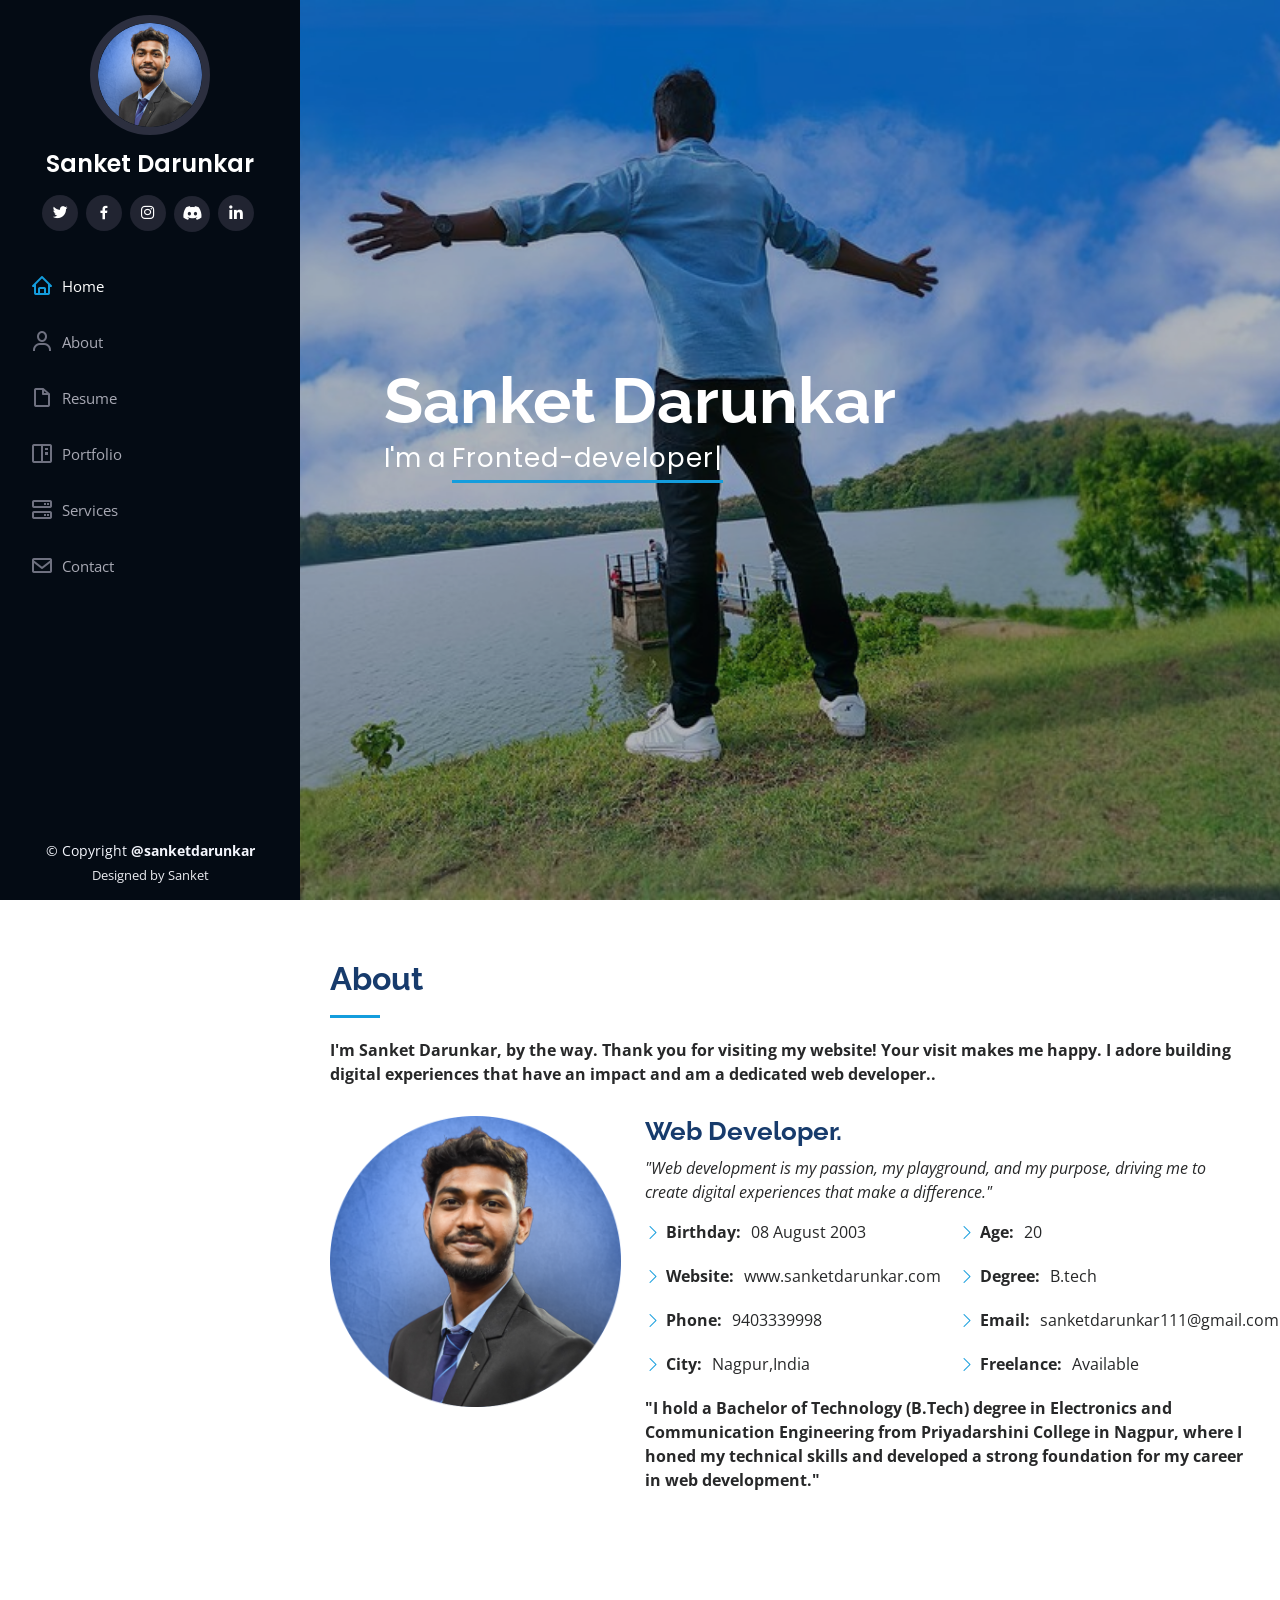
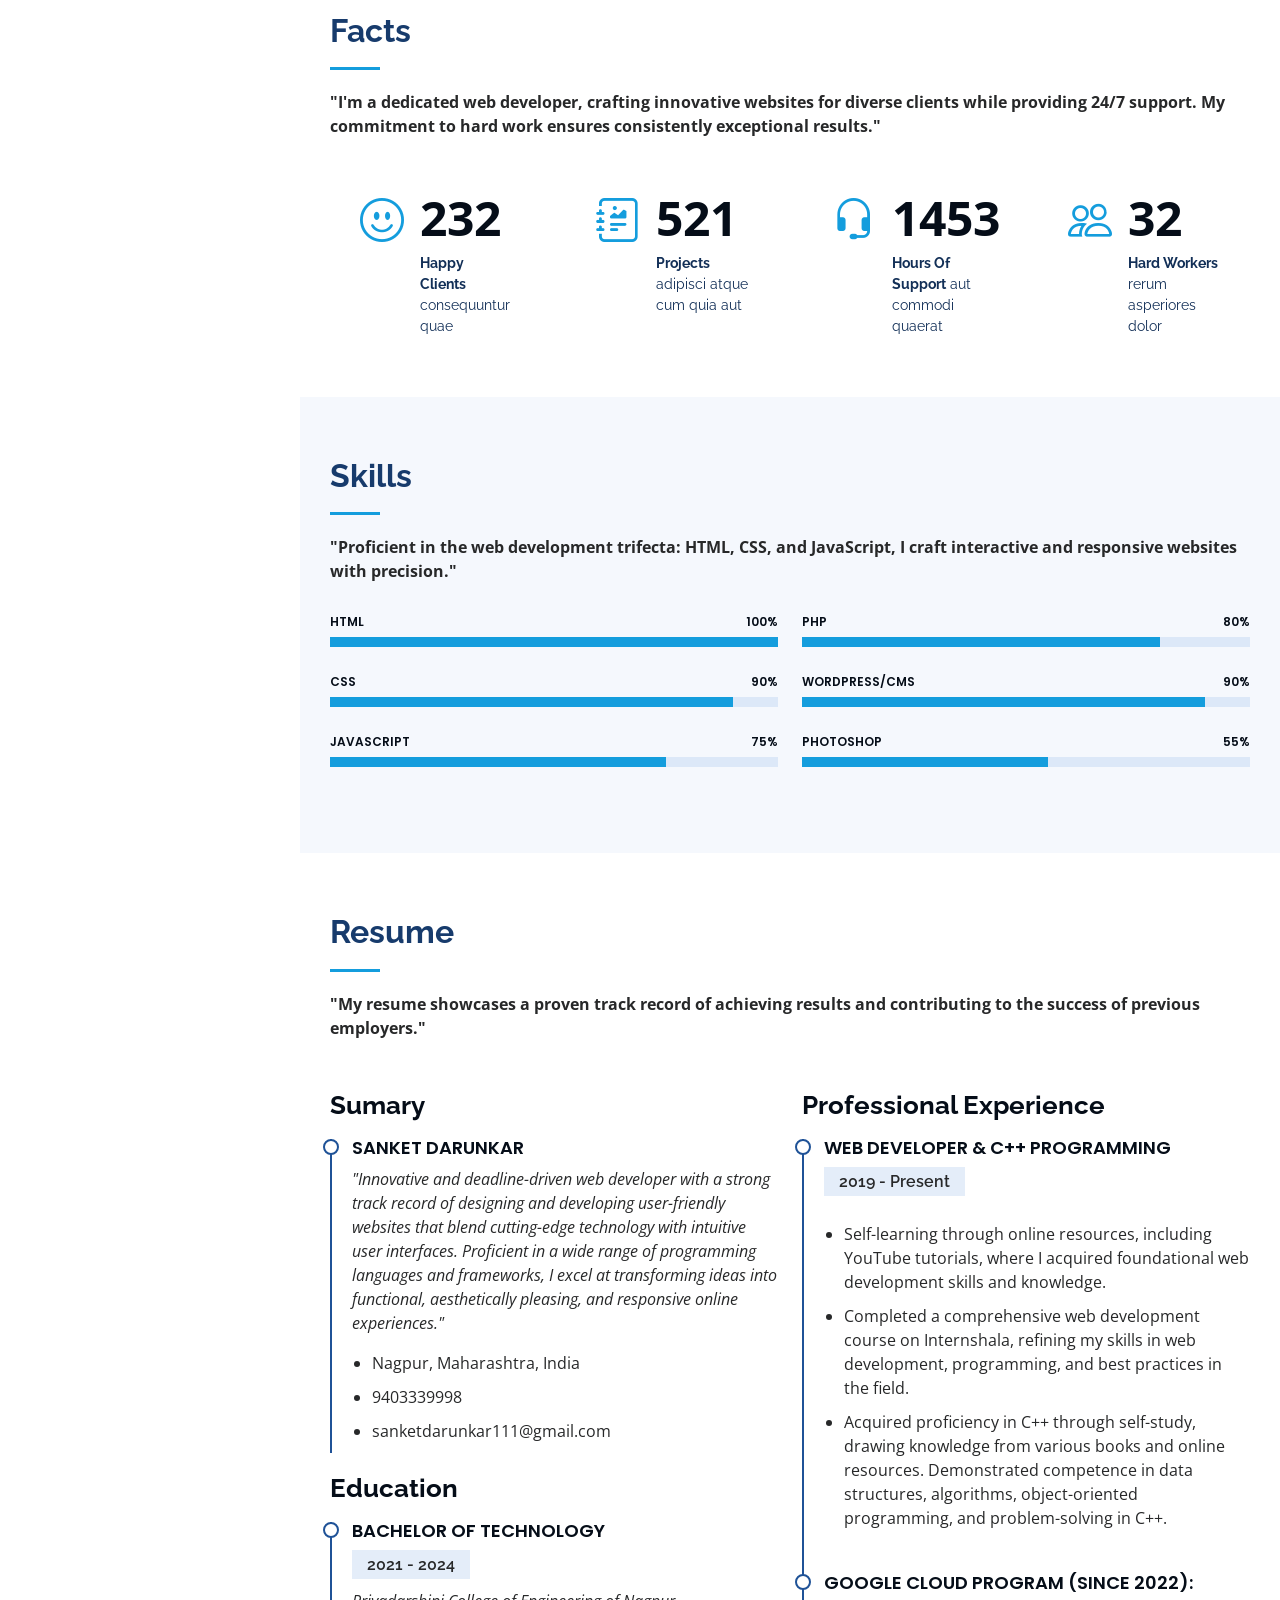
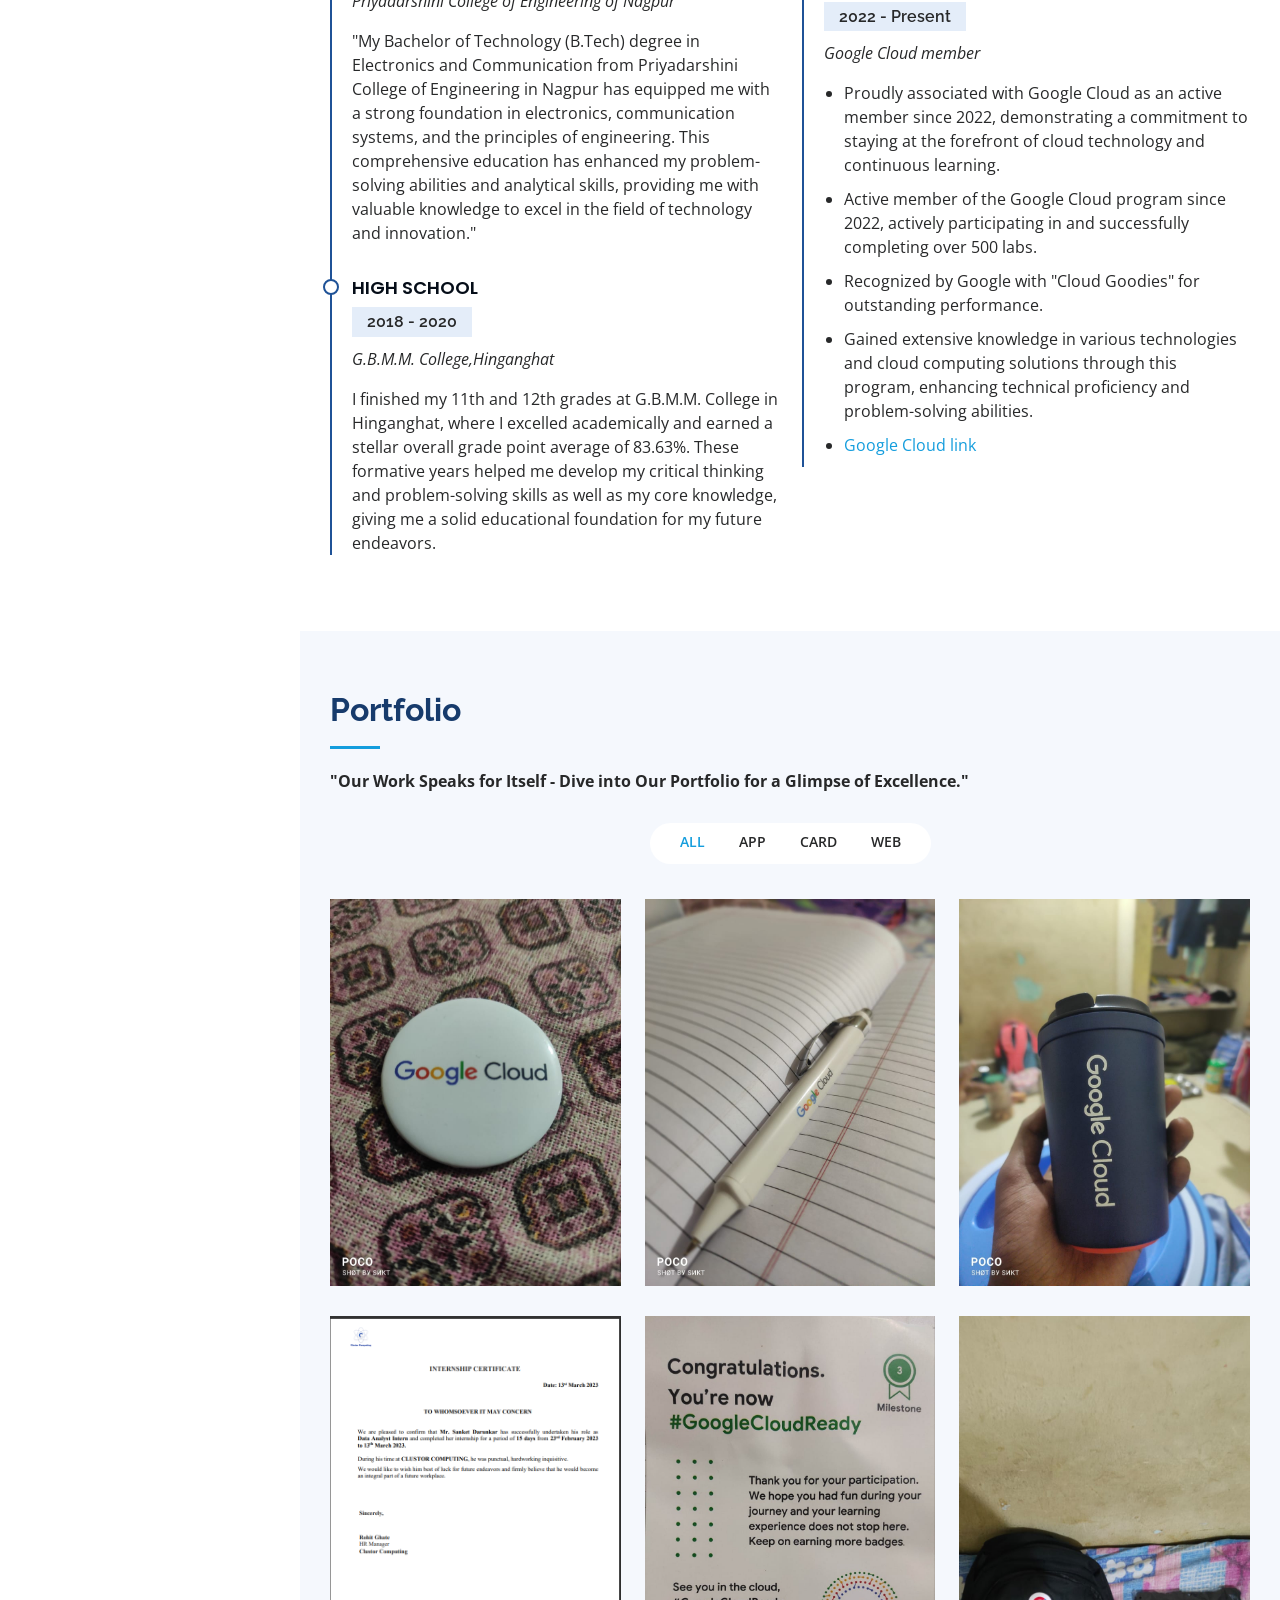
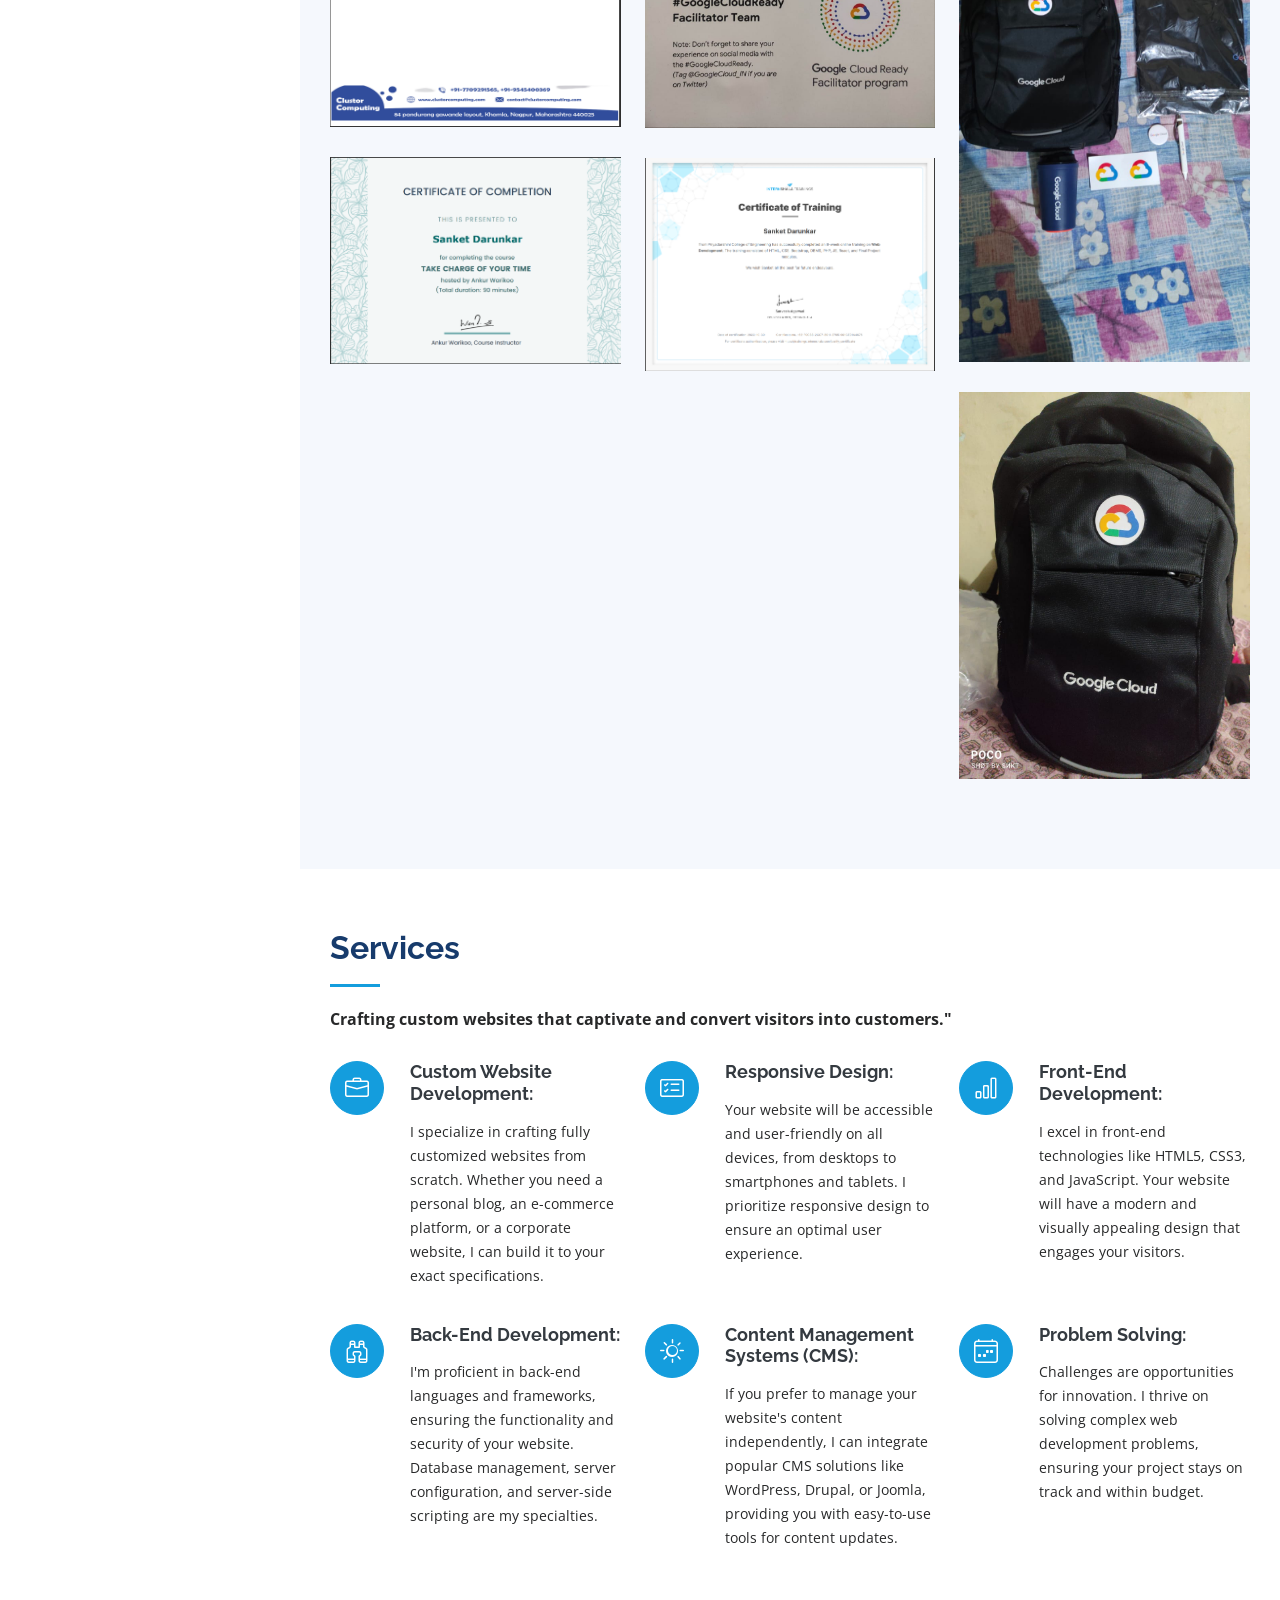
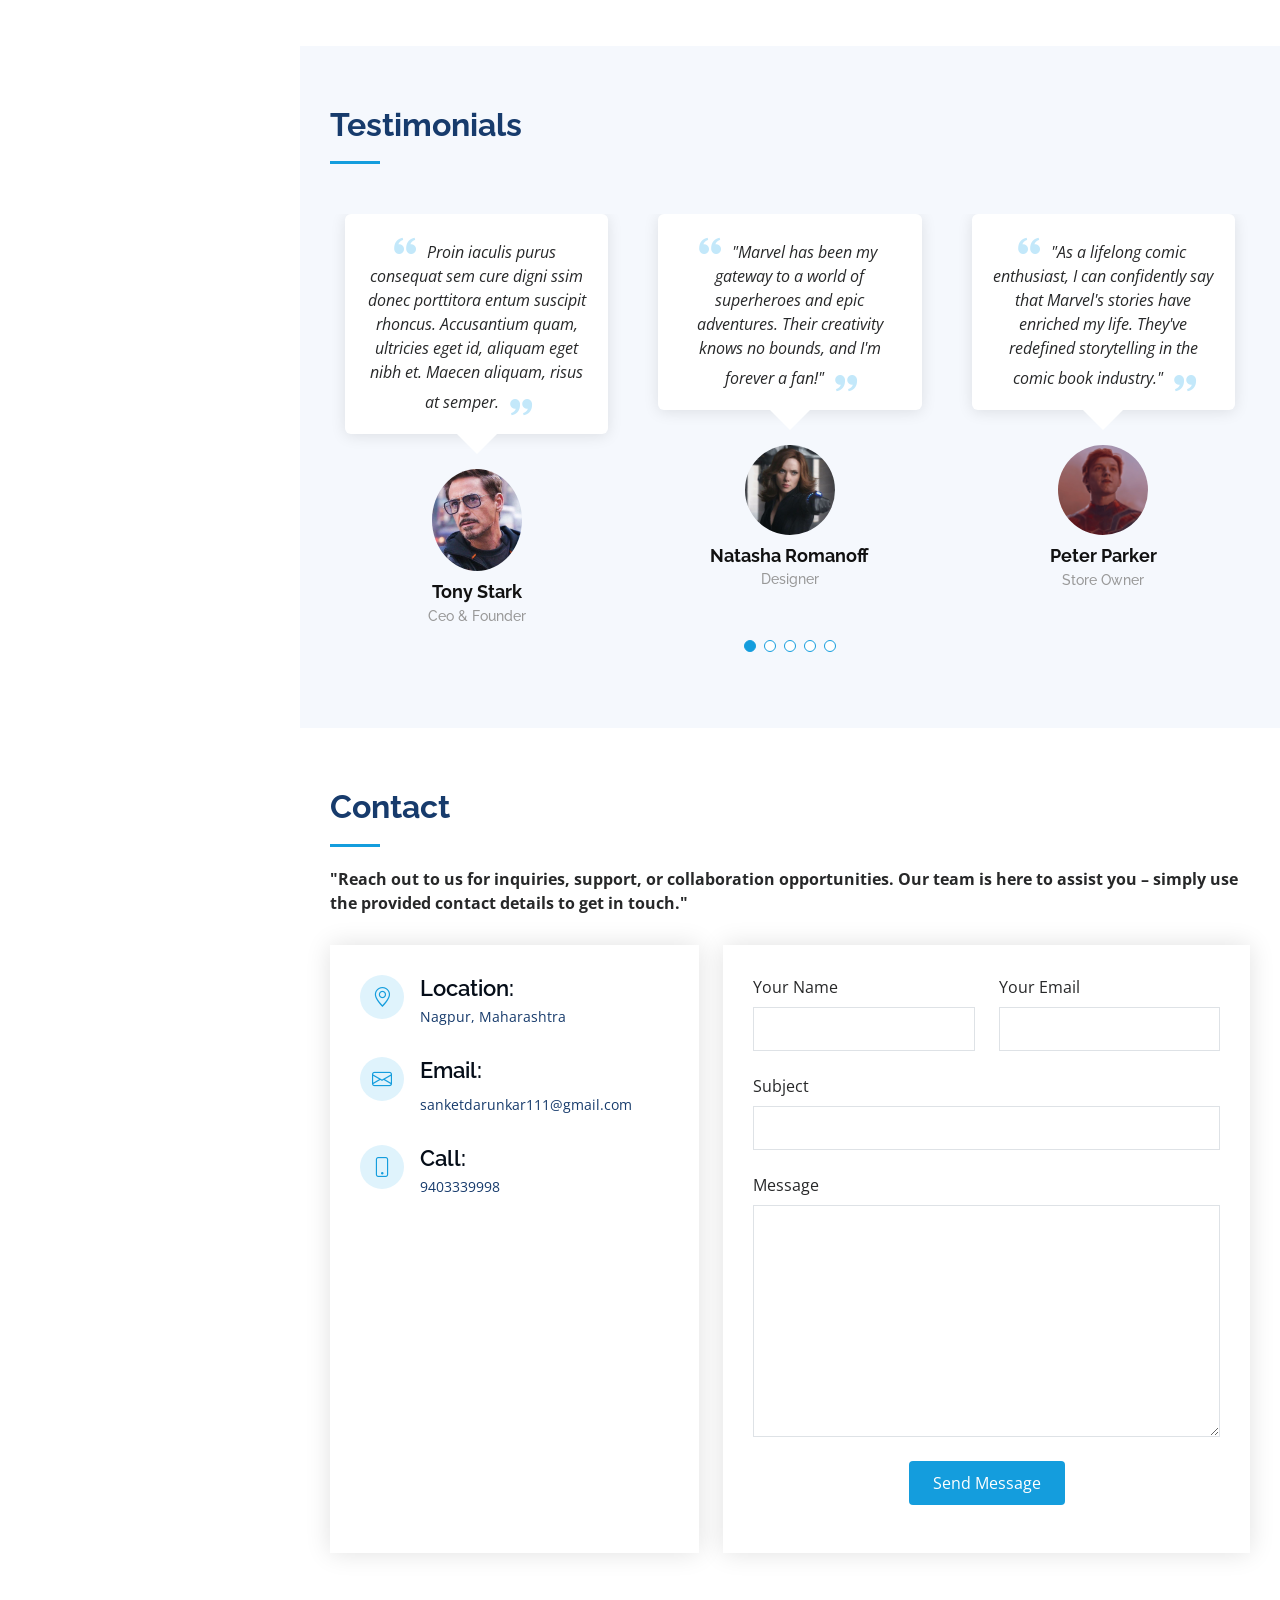
==== commit 867d3b60: "Update index.html Grammerical mistake" ====
--- a/index.html
+++ b/index.html
@@ -69,7 +69,7 @@
   <section id="hero" class="d-flex flex-column justify-content-center align-items-center">
     <div class="hero-container" data-aos="fade-in">
       <h1>Sanket Darunkar</h1>
-      <p>I'm <span class="typed" data-typed-items=" Fronted-developer,Designer, Developer, Freelancer"></span></p>
+      <p>I'm a <span class="typed" data-typed-items=" Fronted-developer,Designer, Developer, Freelancer"></span></p>
     </div>
   </section><!-- End Hero -->
 
@@ -334,7 +334,7 @@
               <img src="assets/img/portfolio/badge .jpg" class="img-fluid" alt="">
               <div class="portfolio-links">
                 <a href="assets/img/portfolio/portfolio-1.jpg" data-gallery="portfolioGallery" class="portfolio-lightbox" title="App 1"><i class="bx bx-plus"></i></a>
-                <a href="portfolio-details.html" title="More Details"><i class="bx bx-link"></i></a>
+                <a href="#" title="More Details"><i class="bx bx-link"></i></a>
               </div>
             </div>
           </div>
@@ -344,7 +344,7 @@
               <img src="assets/img/portfolio/google pen.jpg" class="img-fluid" alt="">
               <div class="portfolio-links">
                 <a href="assets/img/portfolio/portfolio-2.jpg" data-gallery="portfolioGallery" class="portfolio-lightbox" title="Web 3"><i class="bx bx-plus"></i></a>
-                <a href="portfolio-details.html" title="More Details"><i class="bx bx-link"></i></a>
+                <a href="#" title="More Details"><i class="bx bx-link"></i></a>
               </div>
             </div>
           </div>
@@ -354,7 +354,7 @@
               <img src="assets/img/portfolio/mug.jpg" class="img-fluid" alt="">
               <div class="portfolio-links">
                 <a href="assets/img/portfolio/portfolio-3.jpg" data-gallery="portfolioGallery" class="portfolio-lightbox" title="App 2"><i class="bx bx-plus"></i></a>
-                <a href="portfolio-details.html" title="More Details"><i class="bx bx-link"></i></a>
+                <a href="#" title="More Details"><i class="bx bx-link"></i></a>
               </div>
             </div>
           </div>
@@ -364,7 +364,7 @@
               <img src="assets/img/portfolio/culstor.png" class="img-fluid" alt="">
               <div class="portfolio-links">
                 <a href="assets/img/portfolio/portfolio-4.jpg" data-gallery="portfolioGallery" class="portfolio-lightbox" title="Card 2"><i class="bx bx-plus"></i></a>
-                <a href="portfolio-details.html" title="More Details"><i class="bx bx-link"></i></a>
+                <a href="#" title="More Details"><i class="bx bx-link"></i></a>
               </div>
             </div>
           </div>
@@ -374,7 +374,7 @@
               <img src="assets/img/portfolio/certifiticate.jpg" class="img-fluid" alt="">
               <div class="portfolio-links">
                 <a href="assets/img/portfolio/portfolio-5.jpg" data-gallery="portfolioGallery" class="portfolio-lightbox" title="Web 2"><i class="bx bx-plus"></i></a>
-                <a href="portfolio-details.html" title="More Details"><i class="bx bx-link"></i></a>
+                <a href="#" title="More Details"><i class="bx bx-link"></i></a>
               </div>
             </div>
           </div>
@@ -384,7 +384,7 @@
               <img src="assets/img/portfolio/combo.jpg" class="img-fluid" alt="">
               <div class="portfolio-links">
                 <a href="assets/img/portfolio/portfolio-6.jpg" data-gallery="portfolioGallery" class="portfolio-lightbox" title="App 3"><i class="bx bx-plus"></i></a>
-                <a href="portfolio-details.html" title="More Details"><i class="bx bx-link"></i></a>
+                <a href="#" title="More Details"><i class="bx bx-link"></i></a>
               </div>
             </div>
           </div>
@@ -394,7 +394,7 @@
               <img src="assets/img/portfolio/take chage of time.png" class="img-fluid" alt="">
               <div class="portfolio-links">
                 <a href="assets/img/portfolio/portfolio-7.jpg" data-gallery="portfolioGallery" class="portfolio-lightbox" title="Card 1"><i class="bx bx-plus"></i></a>
-                <a href="portfolio-details.html" title="More Details"><i class="bx bx-link"></i></a>
+                <a href="#" title="More Details"><i class="bx bx-link"></i></a>
               </div>
             </div>
           </div>
@@ -404,7 +404,7 @@
               <img src="assets/img/portfolio/intershala.png" class="img-fluid" alt="">
               <div class="portfolio-links">
                 <a href="assets/img/portfolio/portfolio-8.jpg" data-gallery="portfolioGallery" class="portfolio-lightbox" title="Card 3"><i class="bx bx-plus"></i></a>
-                <a href="portfolio-details.html" title="More Details"><i class="bx bx-link"></i></a>
+                <a href="#" title="More Details"><i class="bx bx-link"></i></a>
               </div>
             </div>
           </div>
@@ -414,7 +414,7 @@
               <img src="assets/img/portfolio/bag.jpg" class="img-fluid" alt="">
               <div class="portfolio-links">
                 <a href="assets/img/portfolio/portfolio-9.jpg" data-gallery="portfolioGallery" class="portfolio-lightbox" title="Web 3"><i class="bx bx-plus"></i></a>
-                <a href="portfolio-details.html" title="More Details"><i class="bx bx-link"></i></a>
+                <a href="#" title="More Details"><i class="bx bx-link"></i></a>
               </div>
             </div>
           </div>
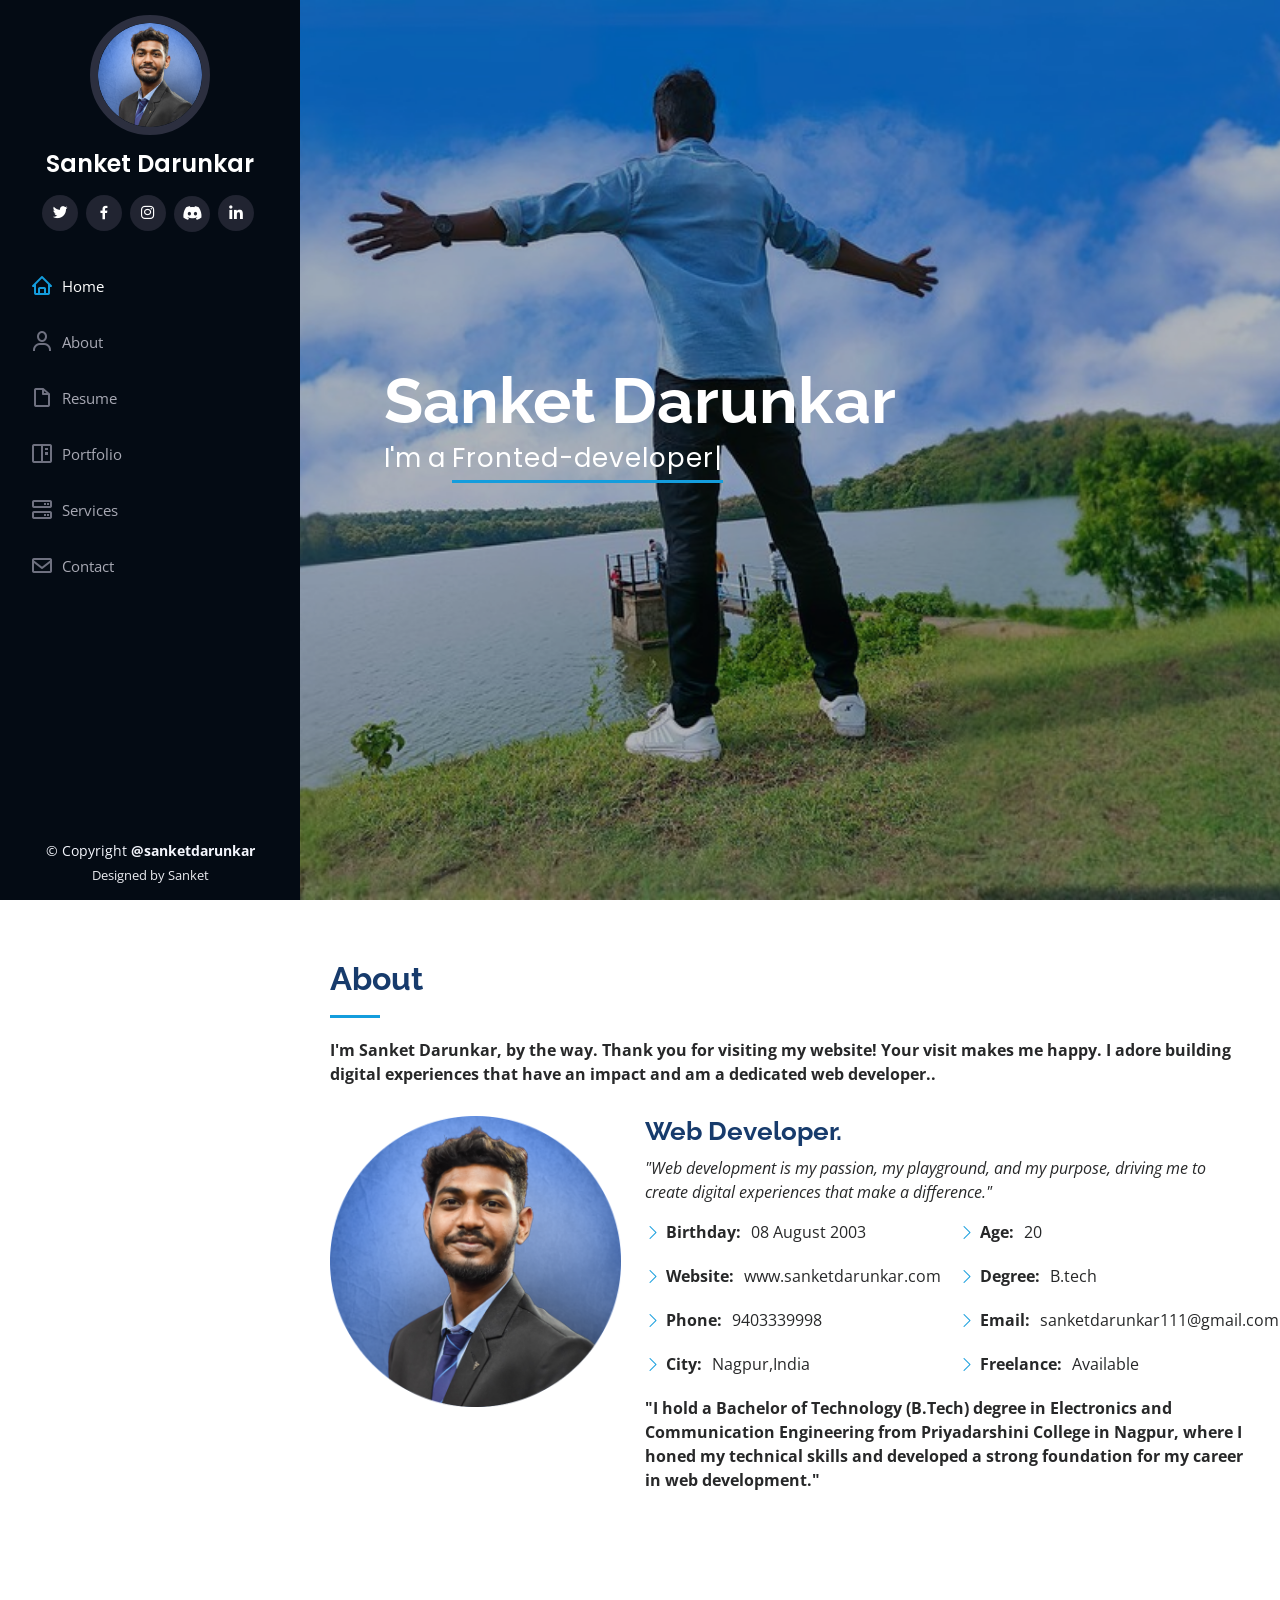
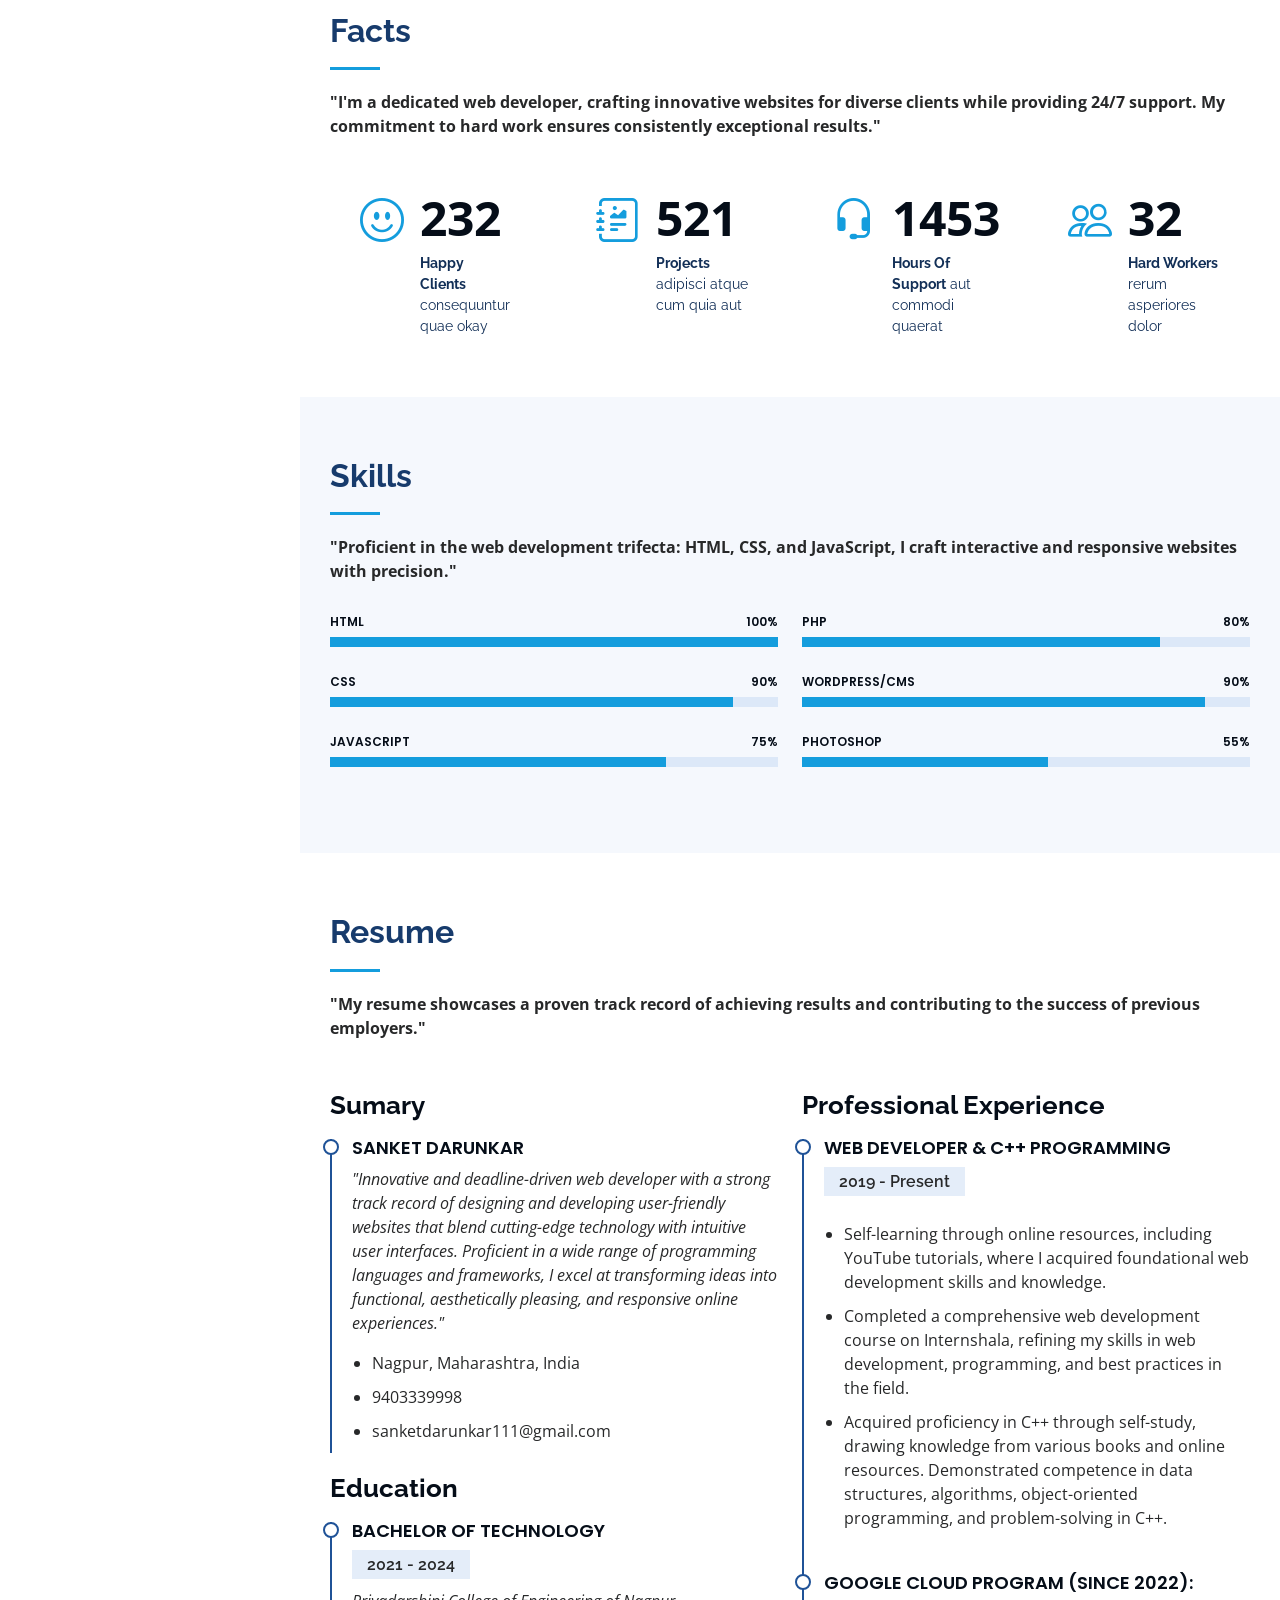
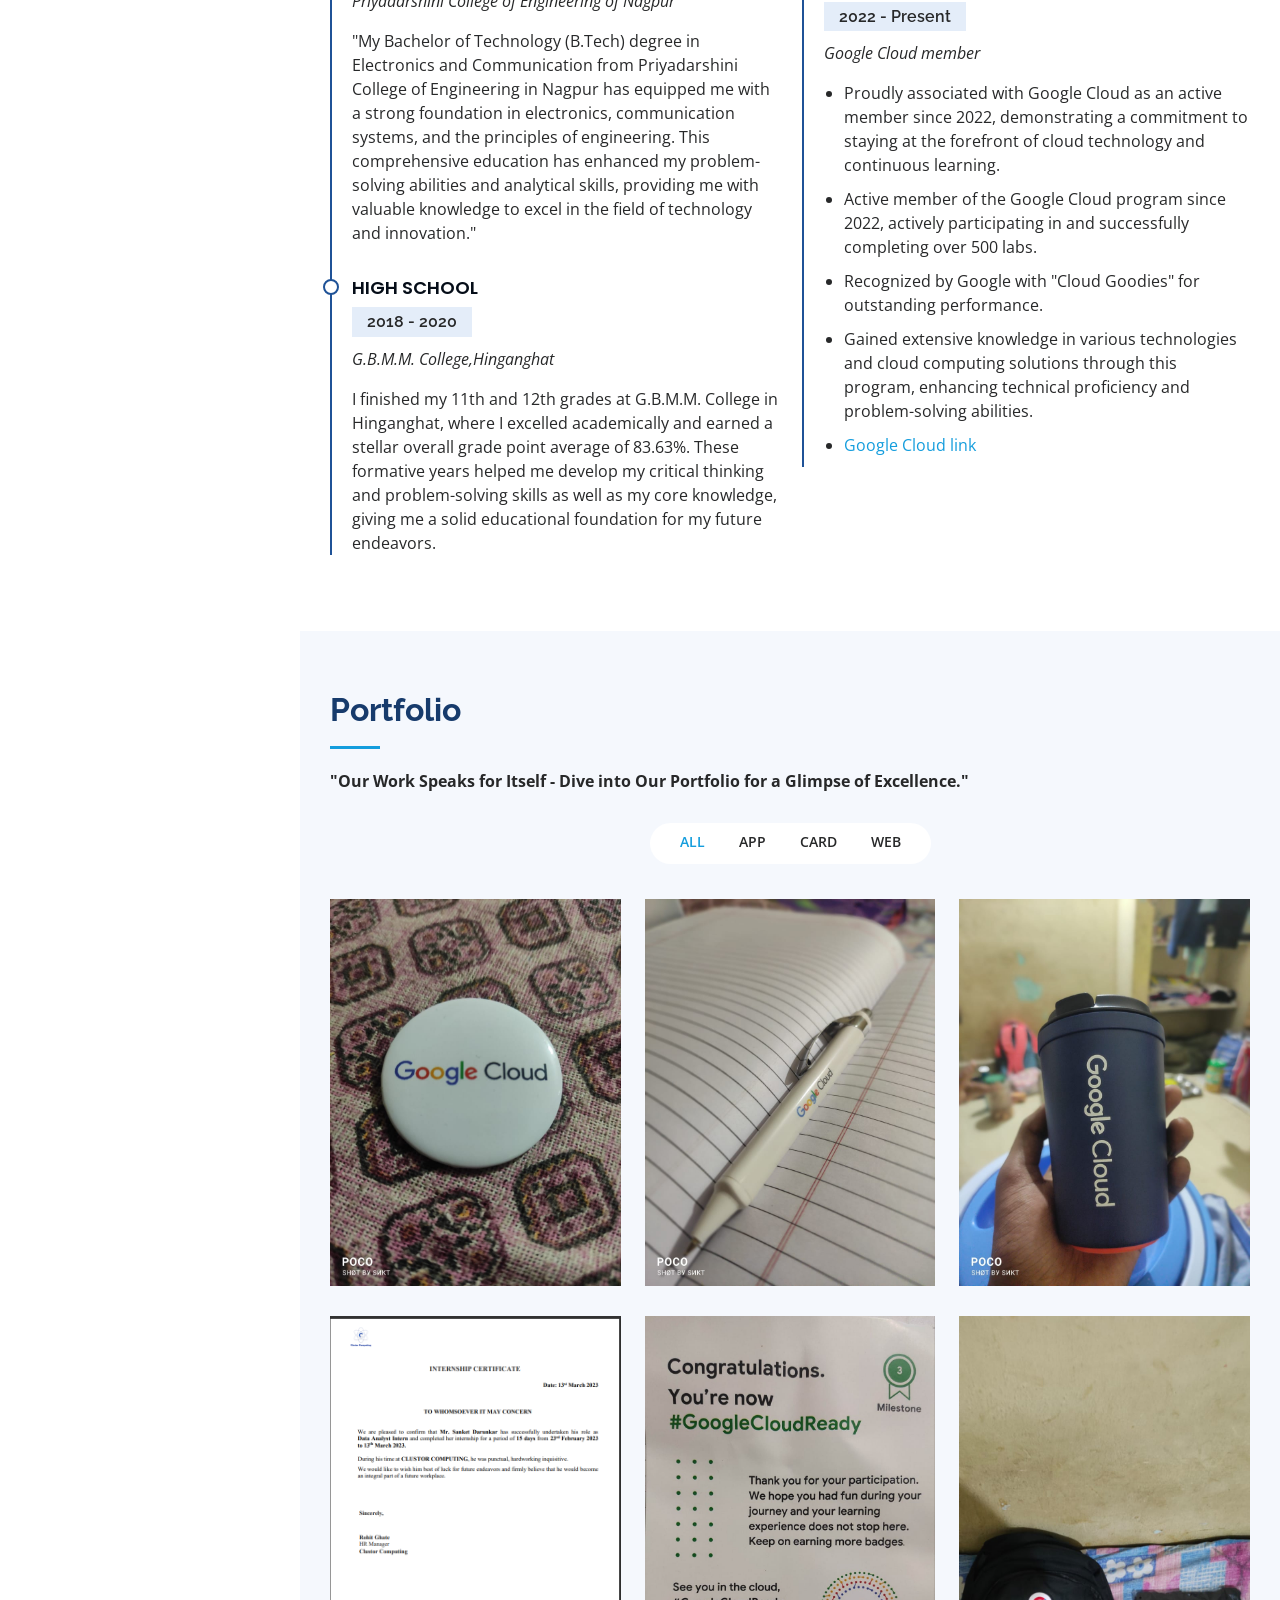
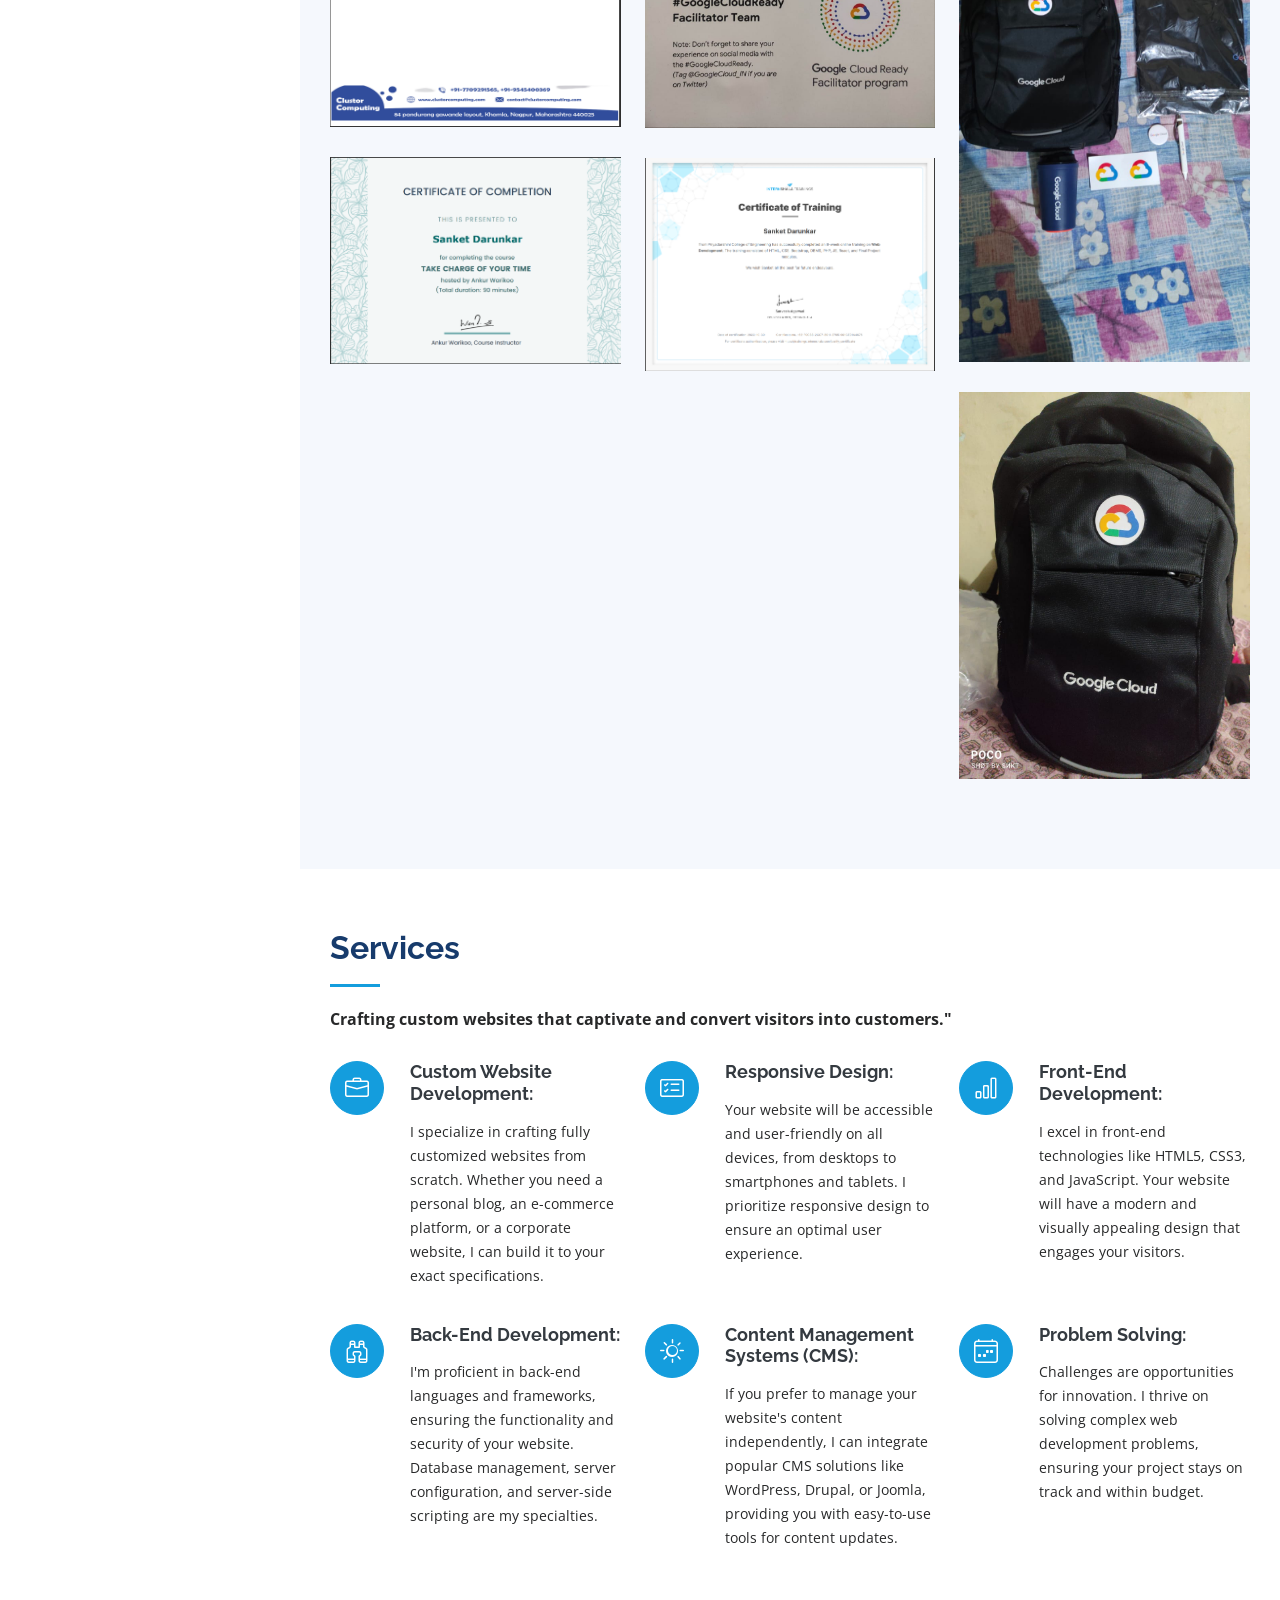
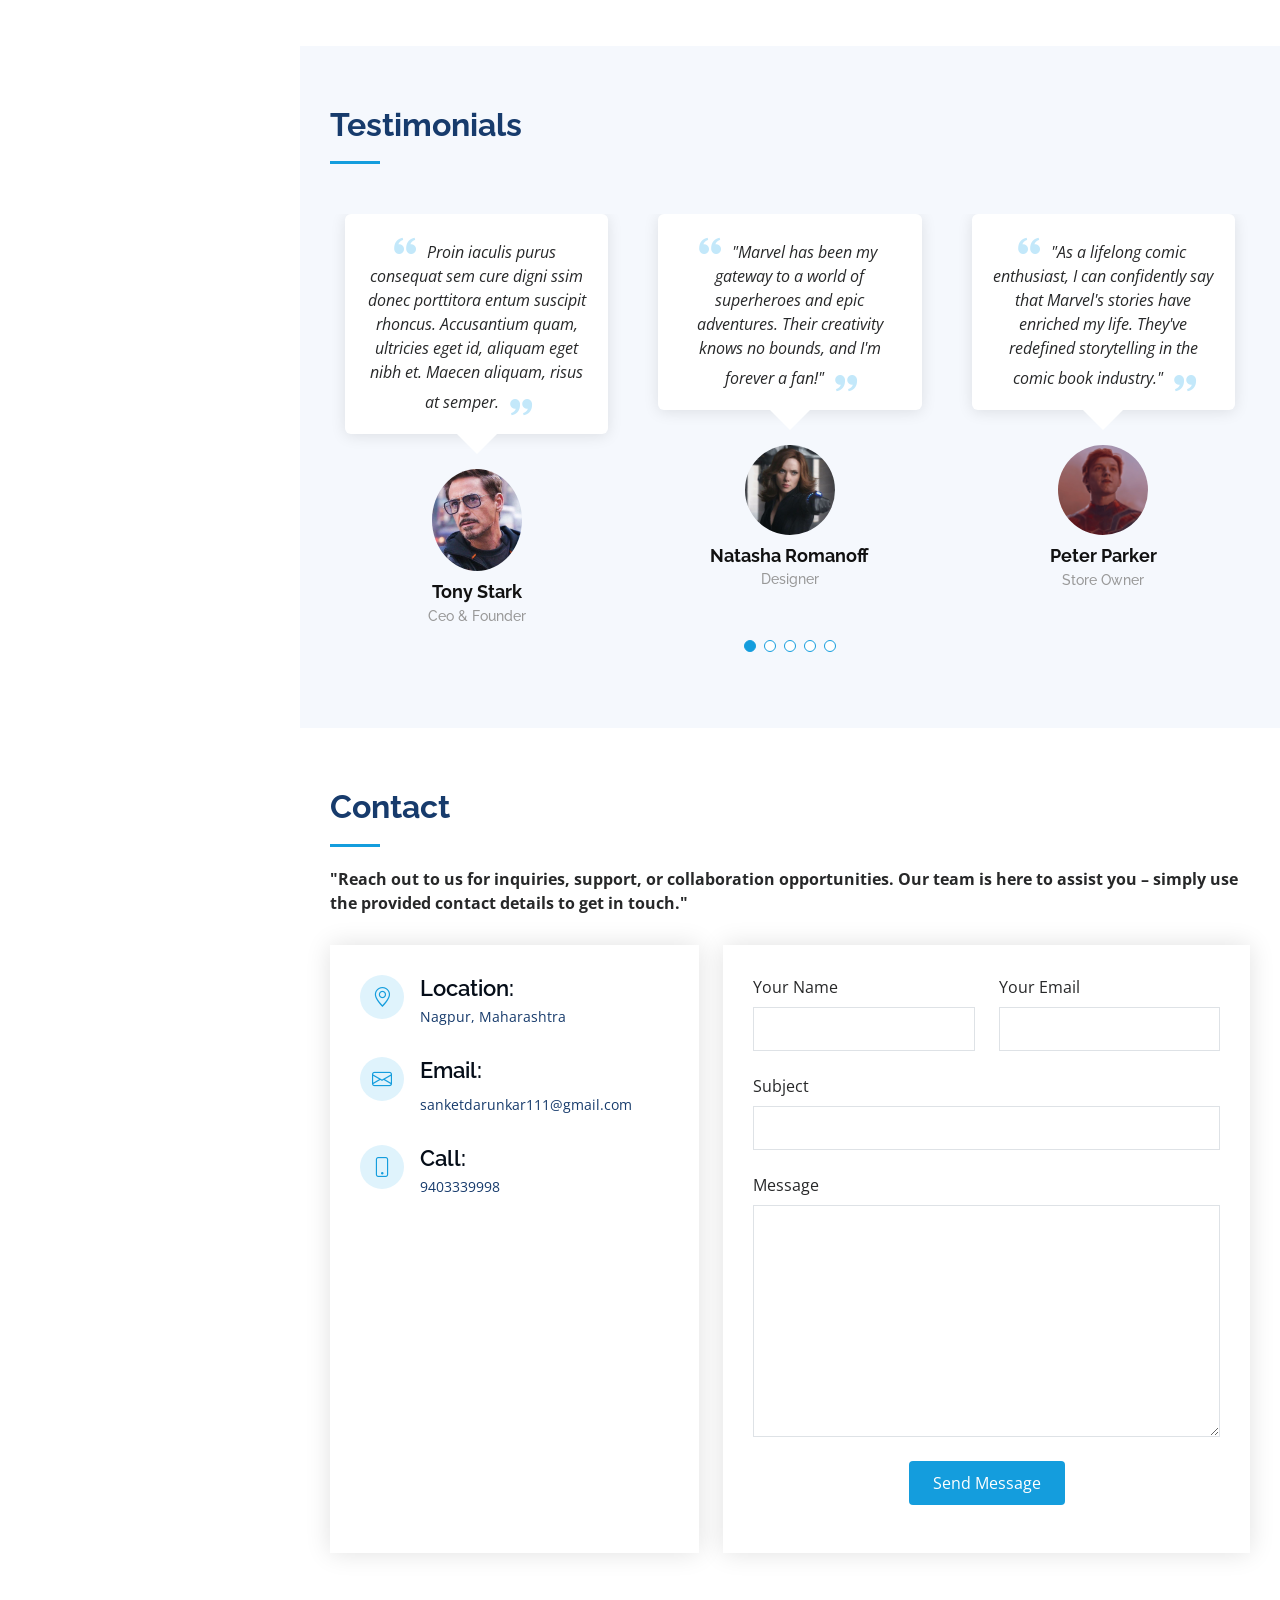
==== commit 14d7d387: "Update index.html" ====
--- a/index.html
+++ b/index.html
@@ -141,7 +141,7 @@
             <div class="count-box">
               <i class="bi bi-emoji-smile"></i>
               <span data-purecounter-start="0" data-purecounter-end="232" data-purecounter-duration="1" class="purecounter"></span>
-              <p><strong>Happy Clients</strong> consequuntur quae</p>
+              <p><strong>Happy Clients</strong> consequuntur quae okay</p>
             </div>
           </div>
 
@@ -652,6 +652,8 @@
   <!-- Template Main JS File -->
   <script src="assets/js/main.js"></script>
 
+
+
 </body>
 
 </html>
--- a/assets/css/style.css
+++ b/assets/css/style.css
@@ -1097,4 +1097,4 @@
     width: auto;
     padding-right: 20px 15px;
   }
-}+}
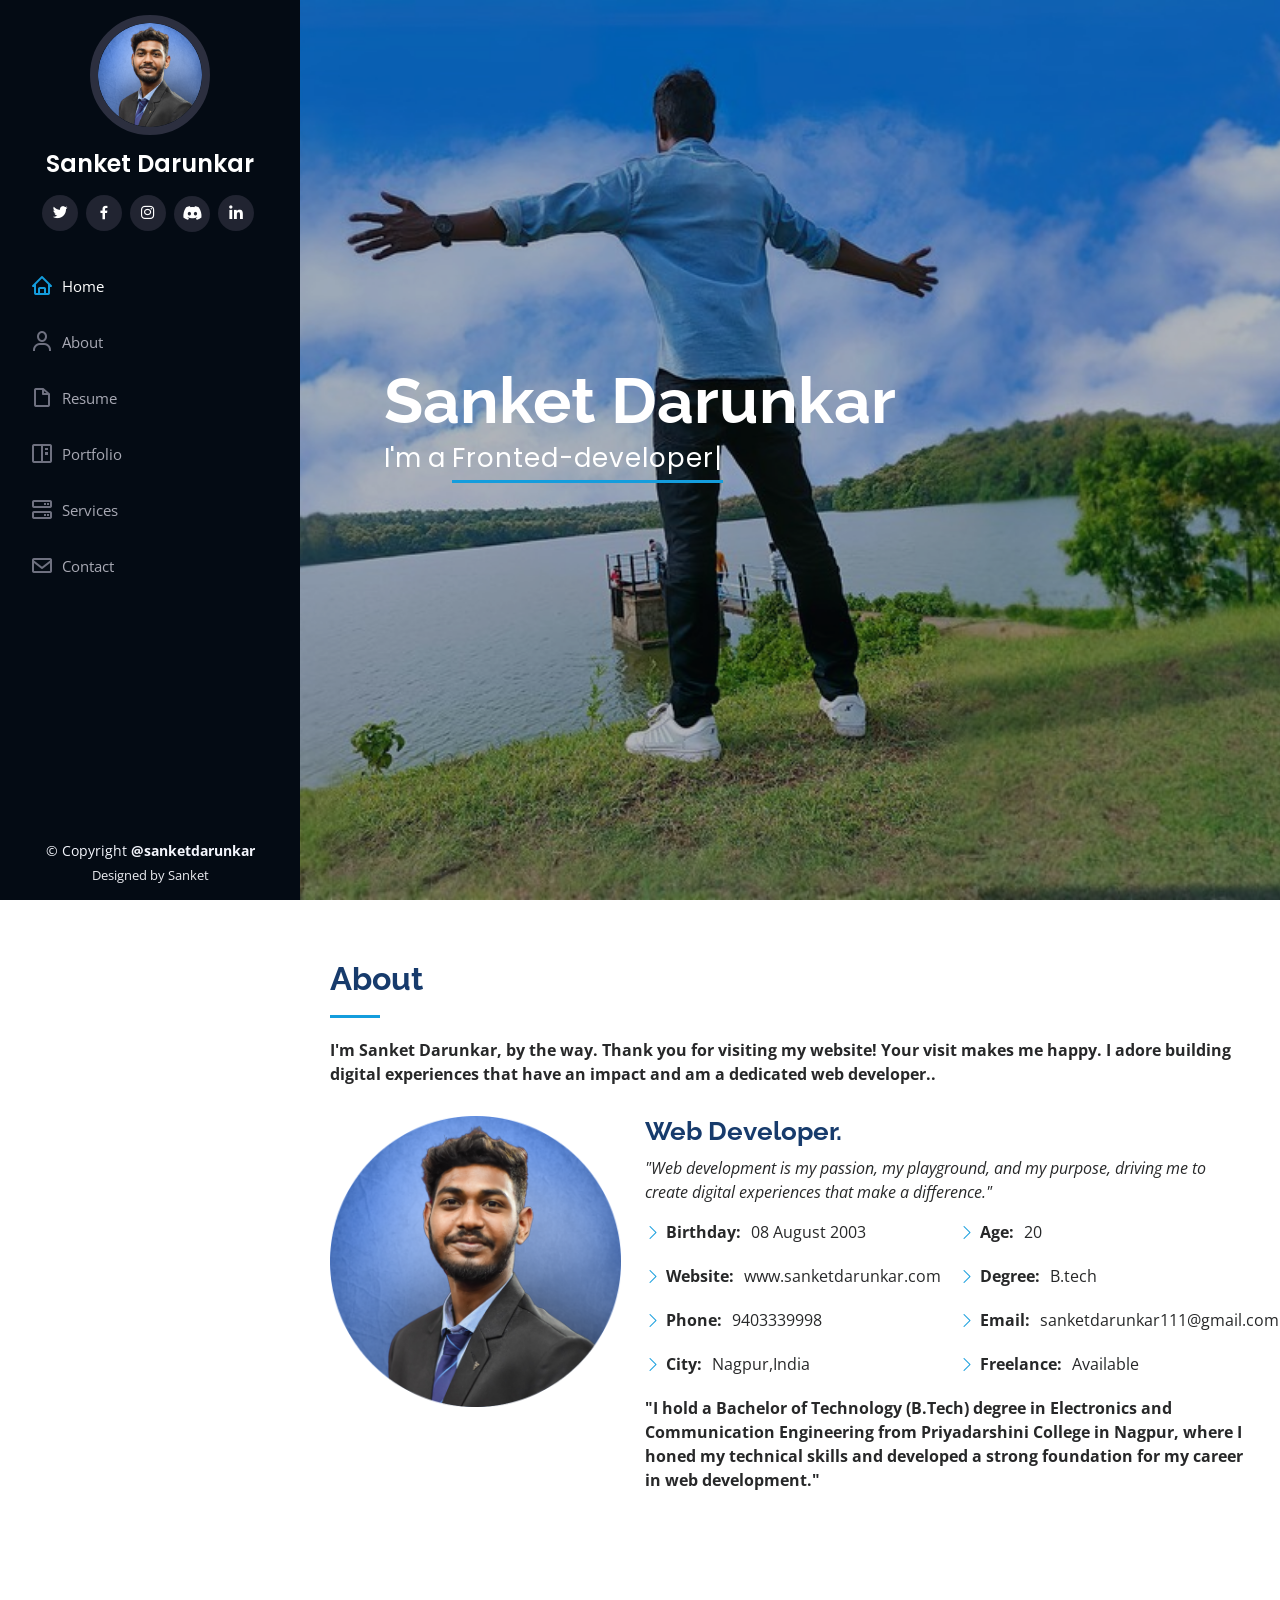
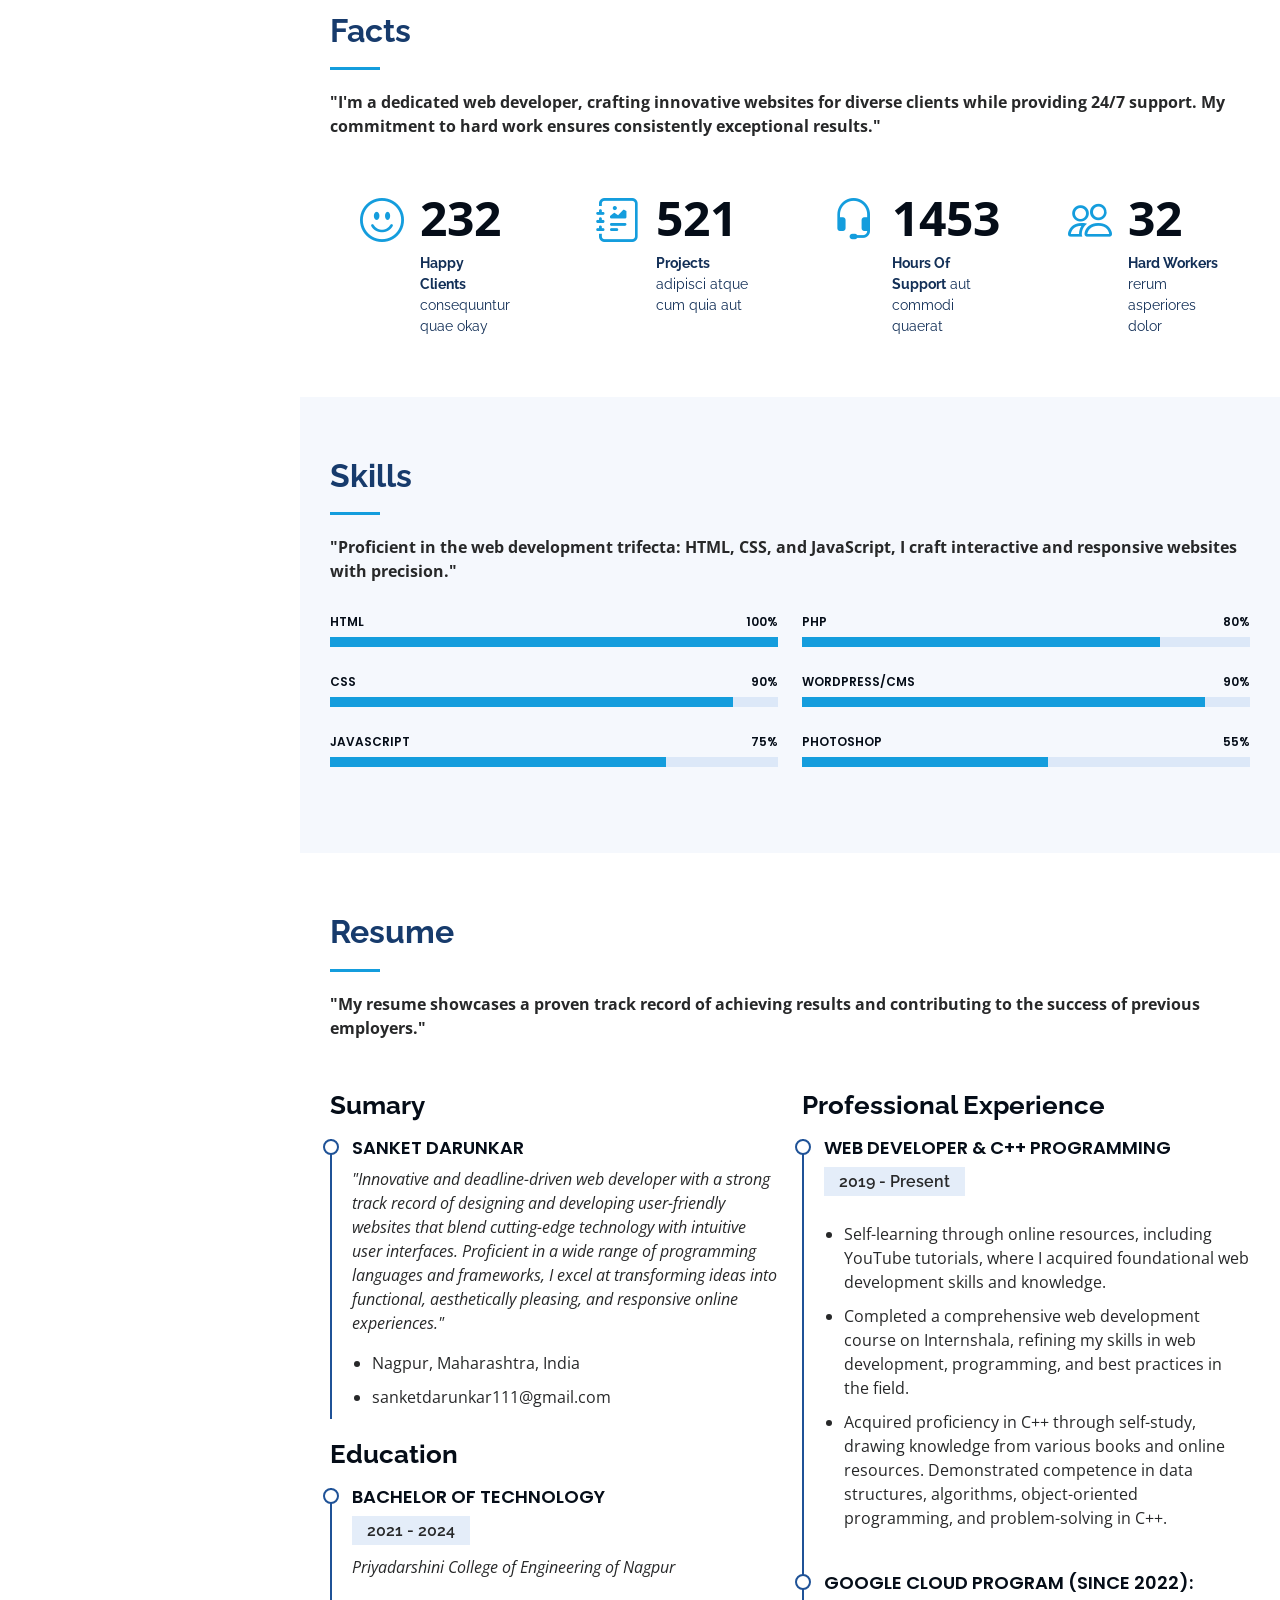
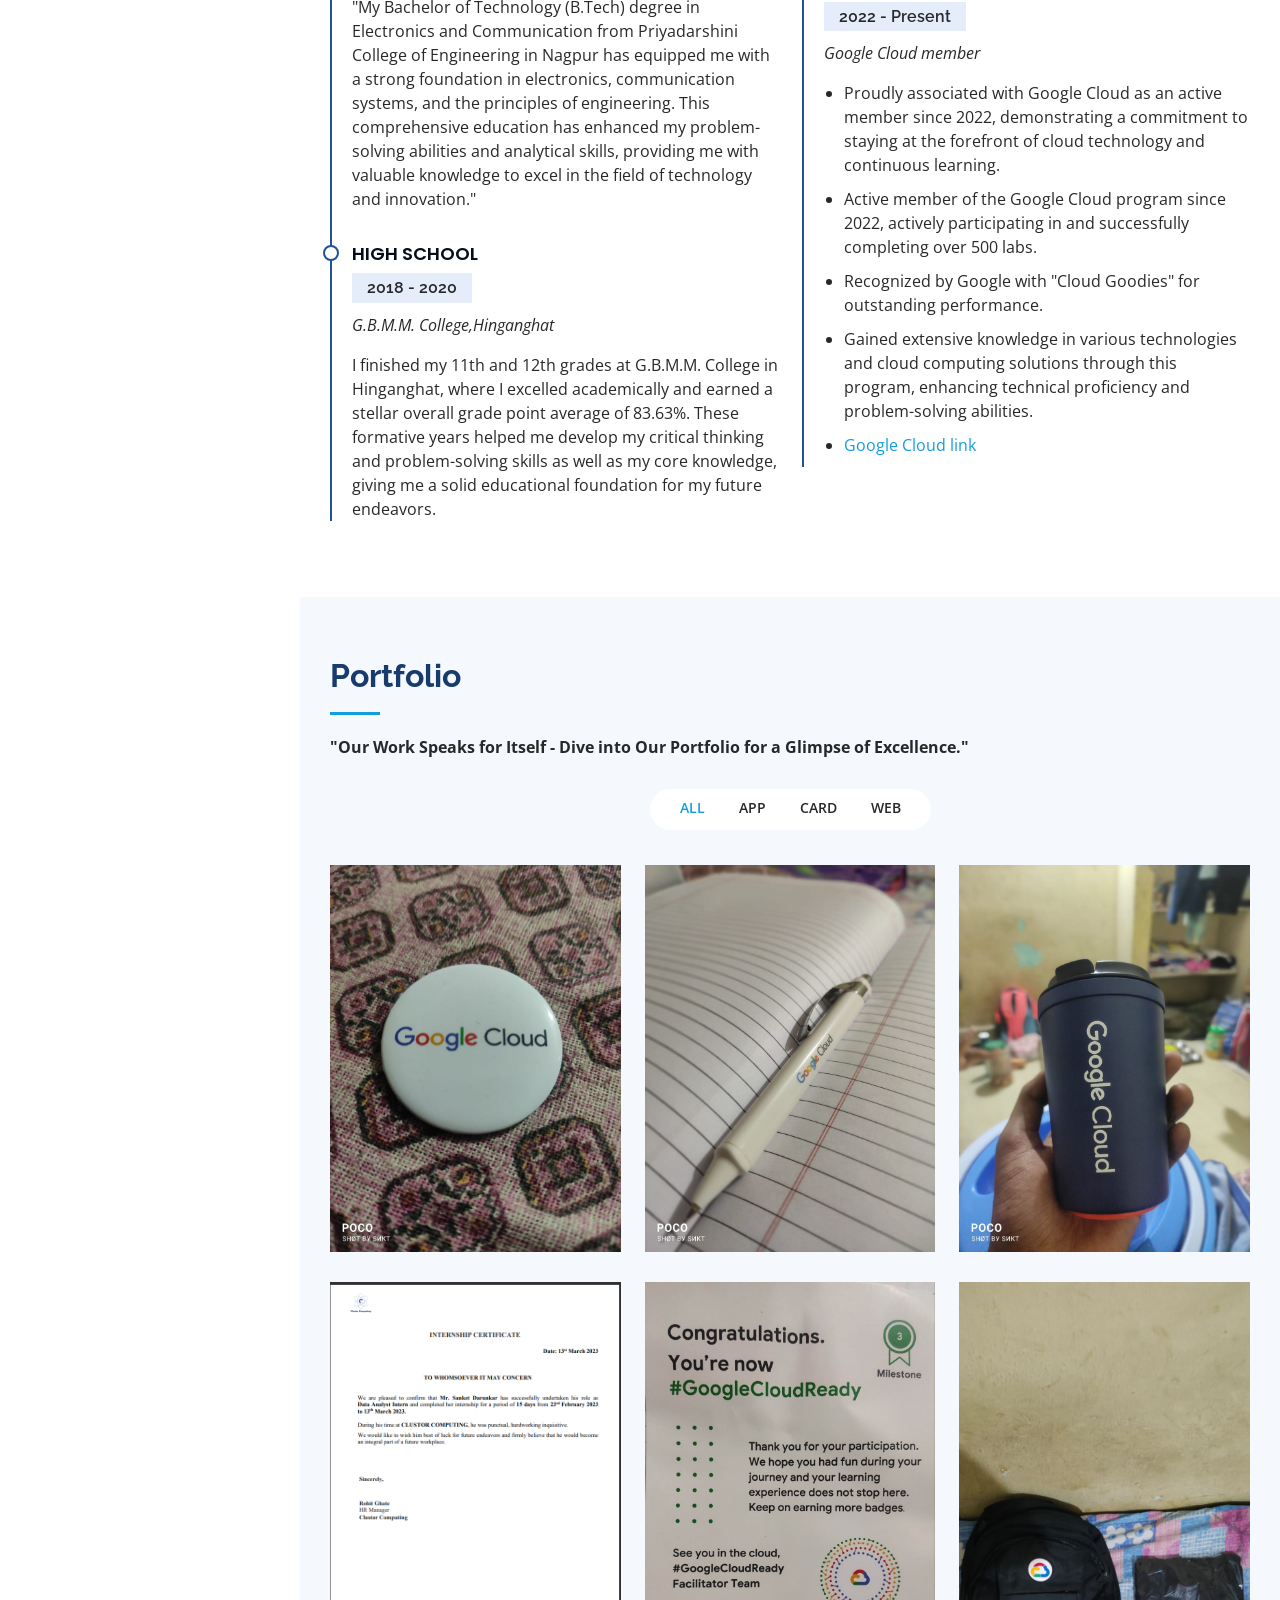
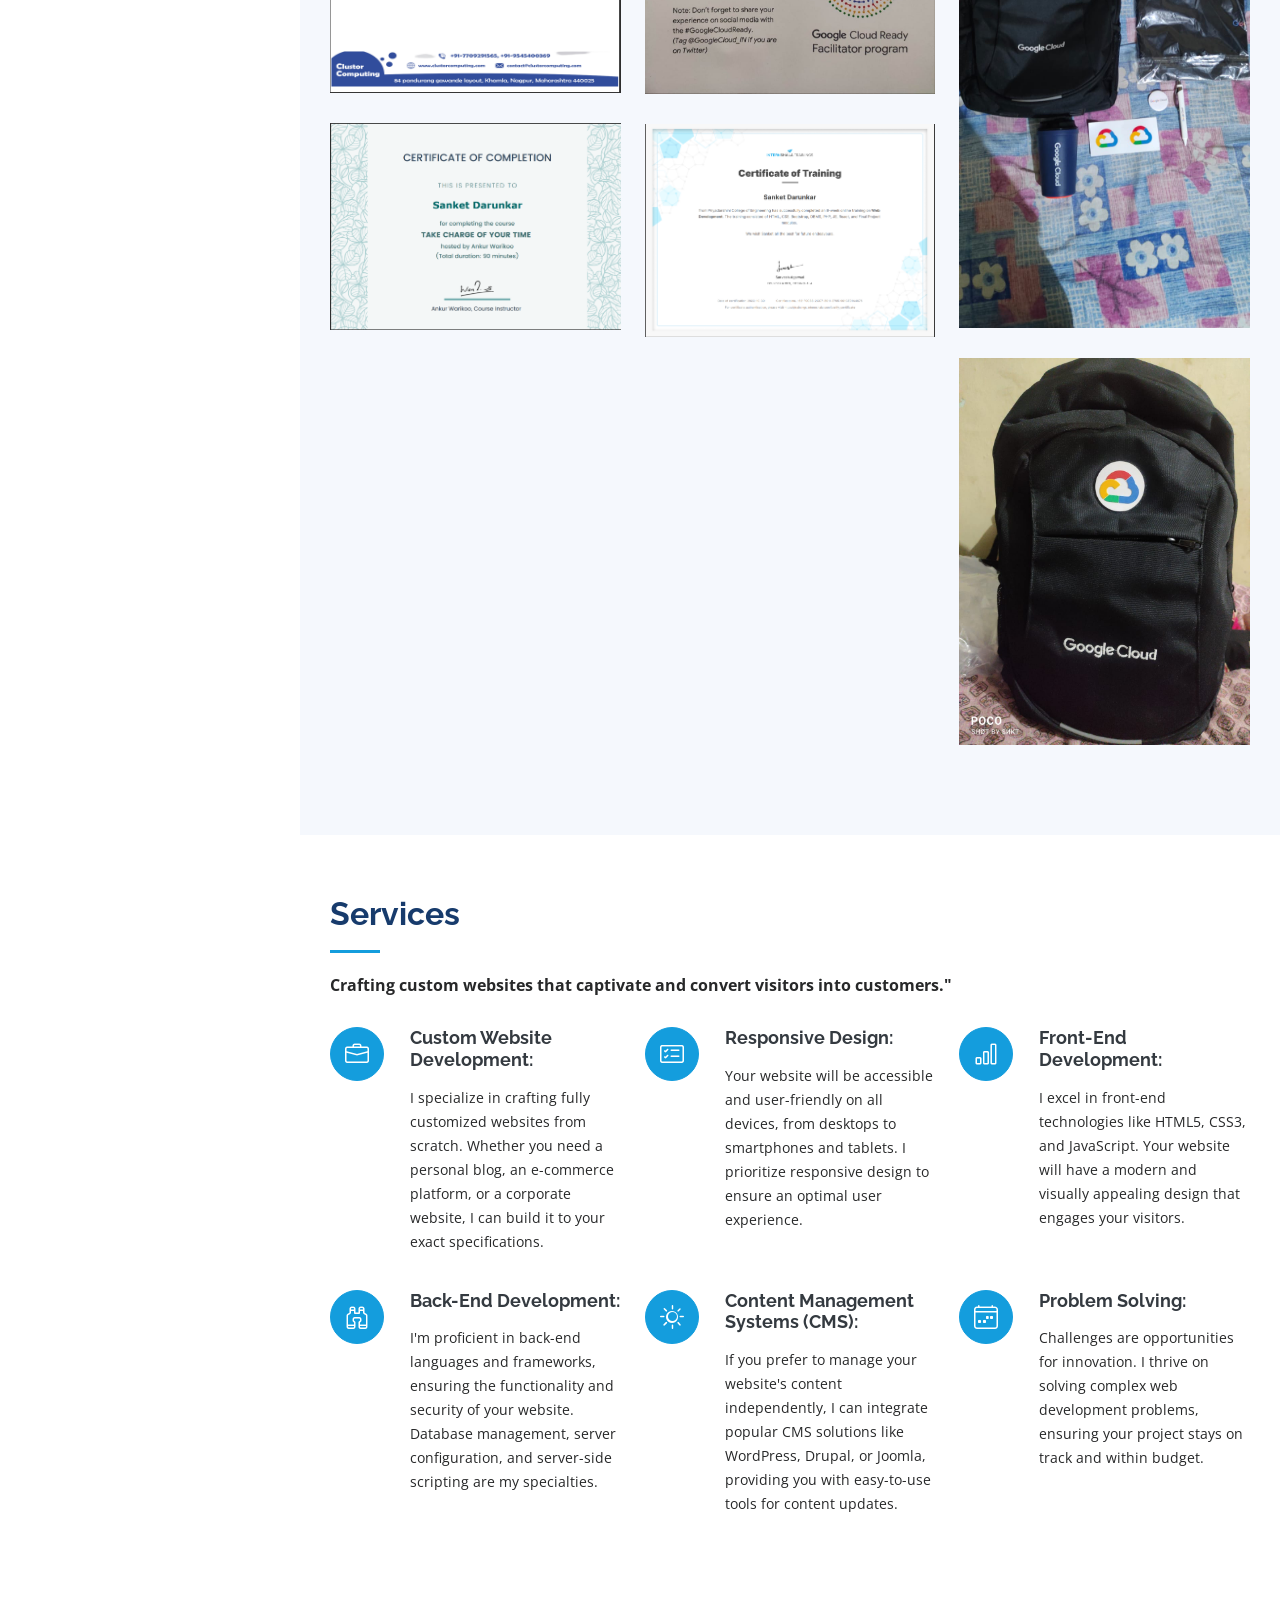
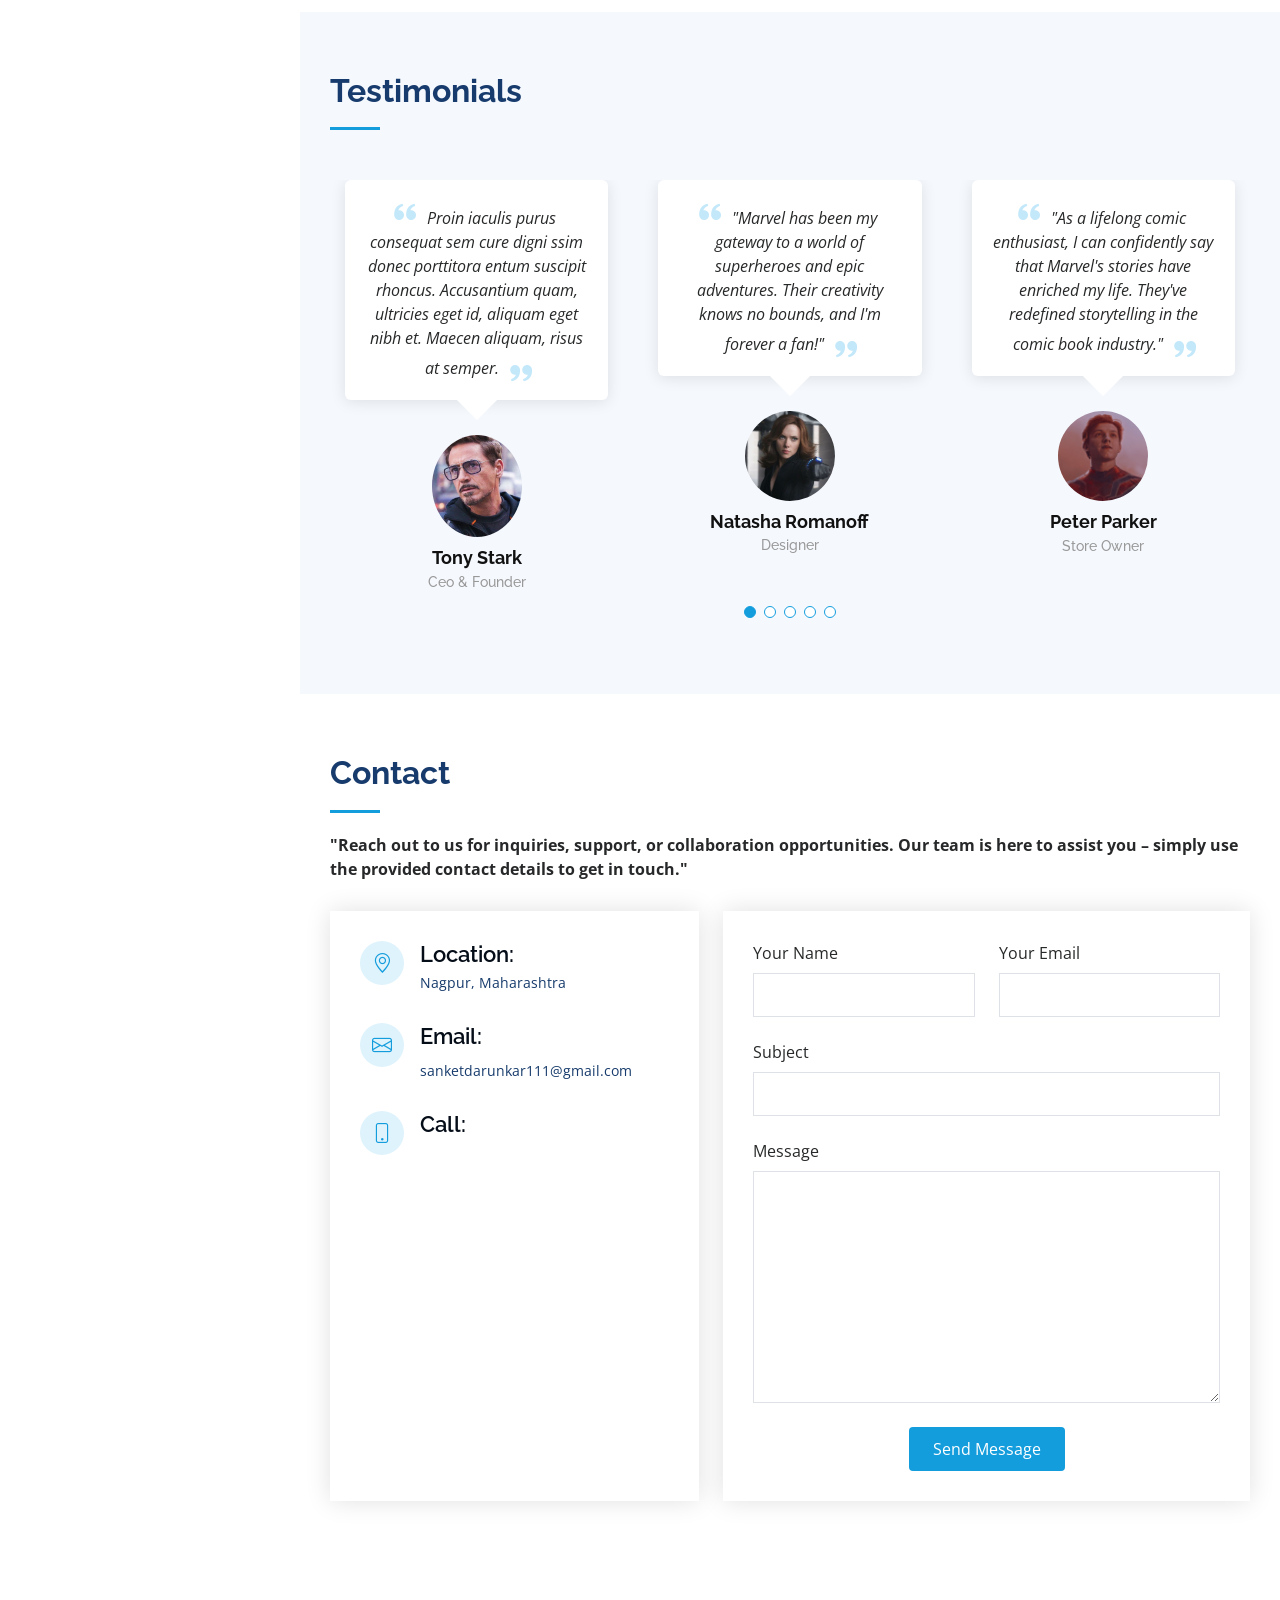
==== commit 76c3aed2: "Update index.html" ====
--- a/index.html
+++ b/index.html
@@ -257,7 +257,7 @@
               <p><em>"Innovative and deadline-driven web developer with a strong track record of designing and developing user-friendly websites that blend cutting-edge technology with intuitive user interfaces. Proficient in a wide range of programming languages and frameworks, I excel at transforming ideas into functional, aesthetically pleasing, and responsive online experiences."</em></p>
               <ul>
                 <li>Nagpur, Maharashtra, India</li>
-                <li>9403339998</li>
+                <!-- <li>9403339998</li> -->
                 <li>sanketdarunkar111@gmail.com</li>
               </ul>
             </div>
@@ -581,7 +581,7 @@
               <div class="phone">
                 <i class="bi bi-phone"></i>
                 <h4>Call:</h4>
-                <p>9403339998</p>
+                <!-- <p>9403339998</p> -->
               </div>
               <iframe src="https://www.google.com/maps/embed?pb=!1m18!1m12!1m3!1d7444.396701425473!2d78.98918509192676!3d21.104656922254893!2m3!1f0!2f0!3f0!3m2!1i1024!2i768!4f13.1!3m3!1m2!1s0x3bd495379bc70c59%3A0x800d8f063aae7b54!2sLokmanya%20Nagar%2C%20Nagpur%2C%20Maharashtra%20440016!5e0!3m2!1sen!2sin!4v1695530817296!5m2!1sen!2sin" frameborder="0" style="border:0; width: 100%; height: 290px;" allowfullscreen></iframe>
             </div>
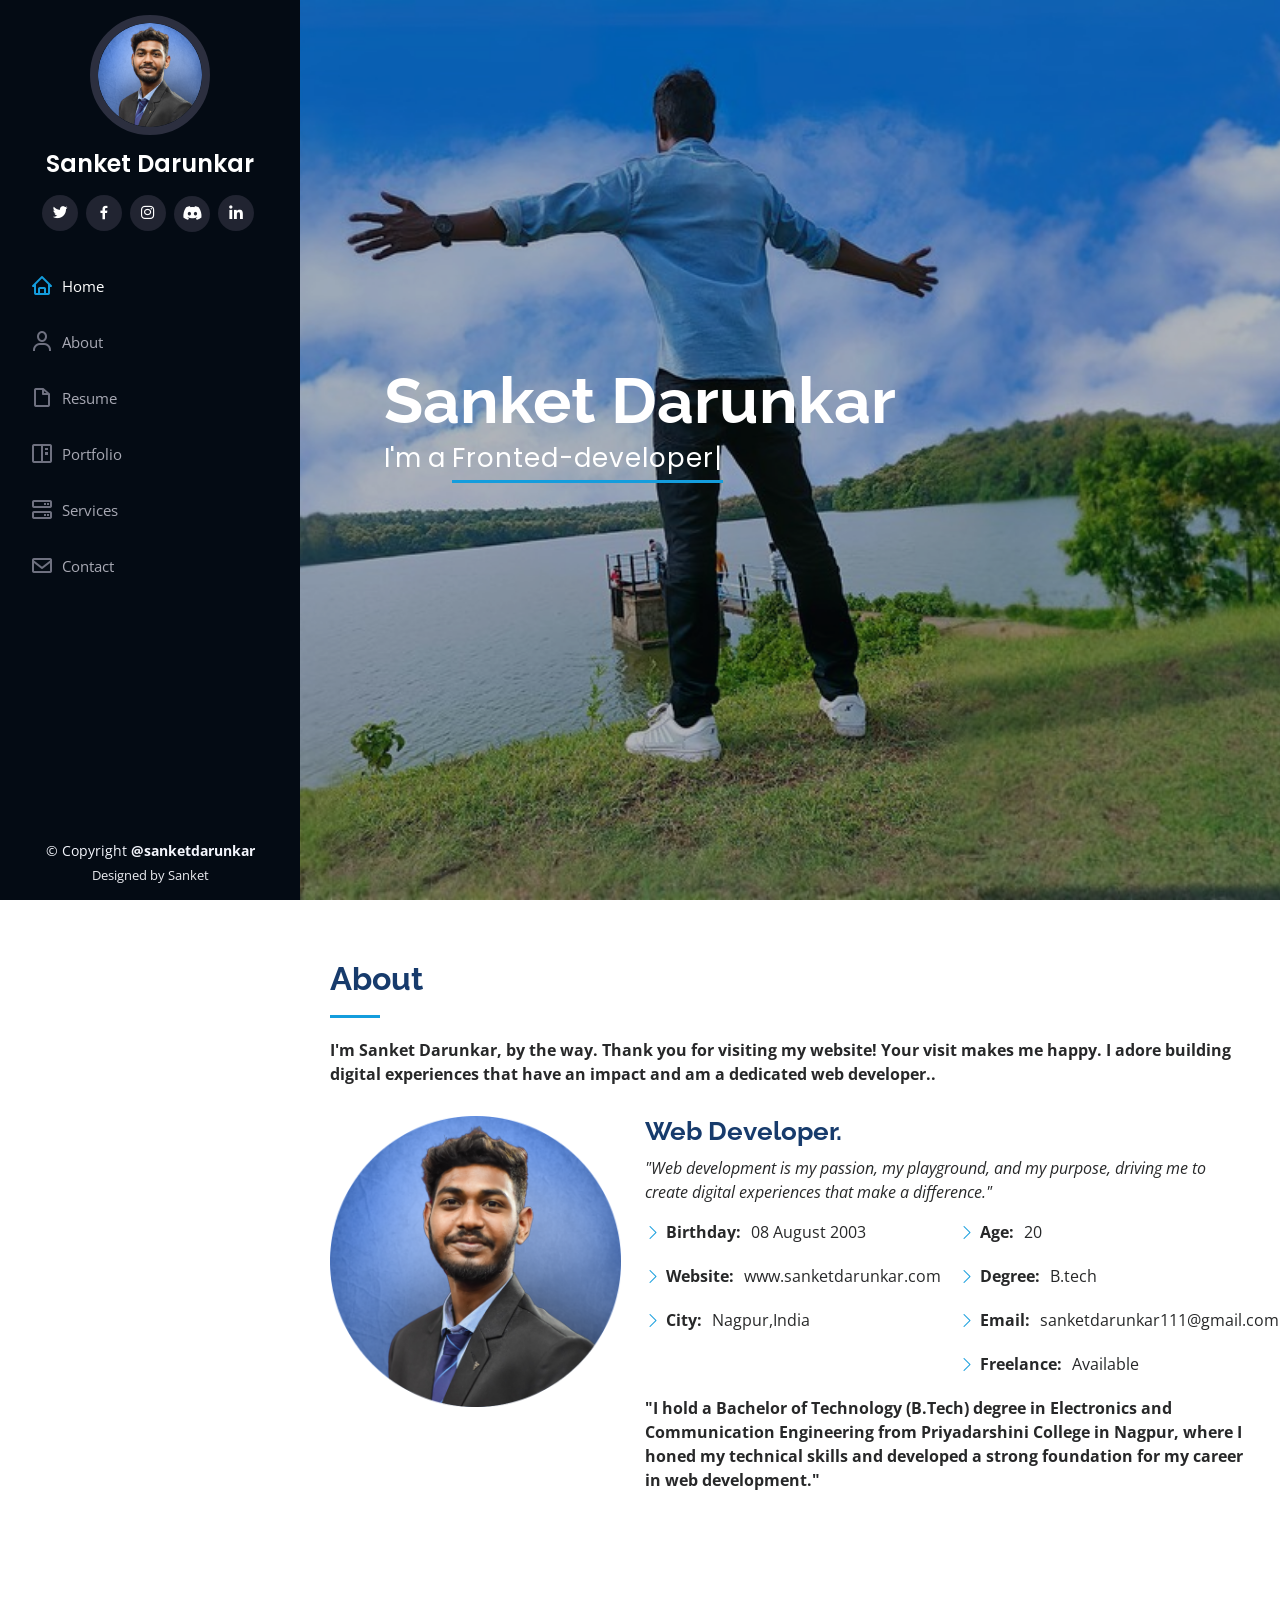
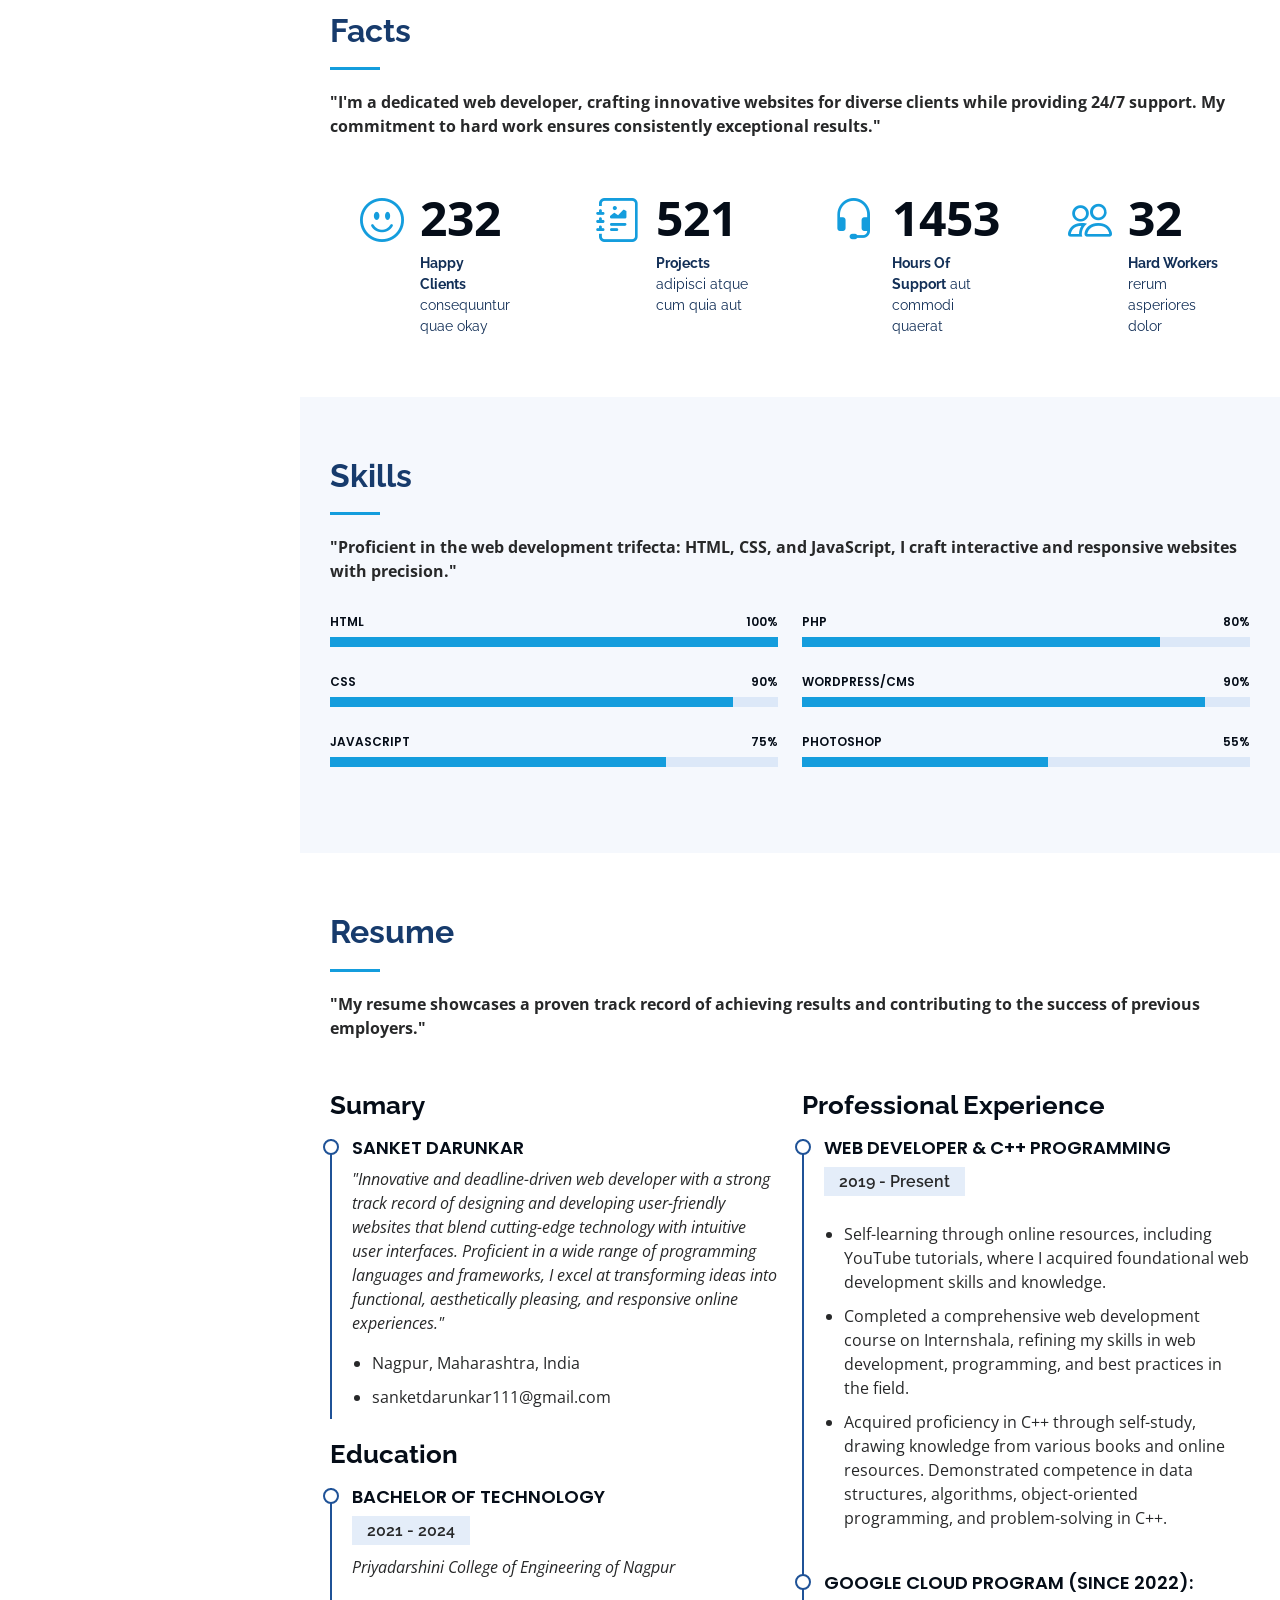
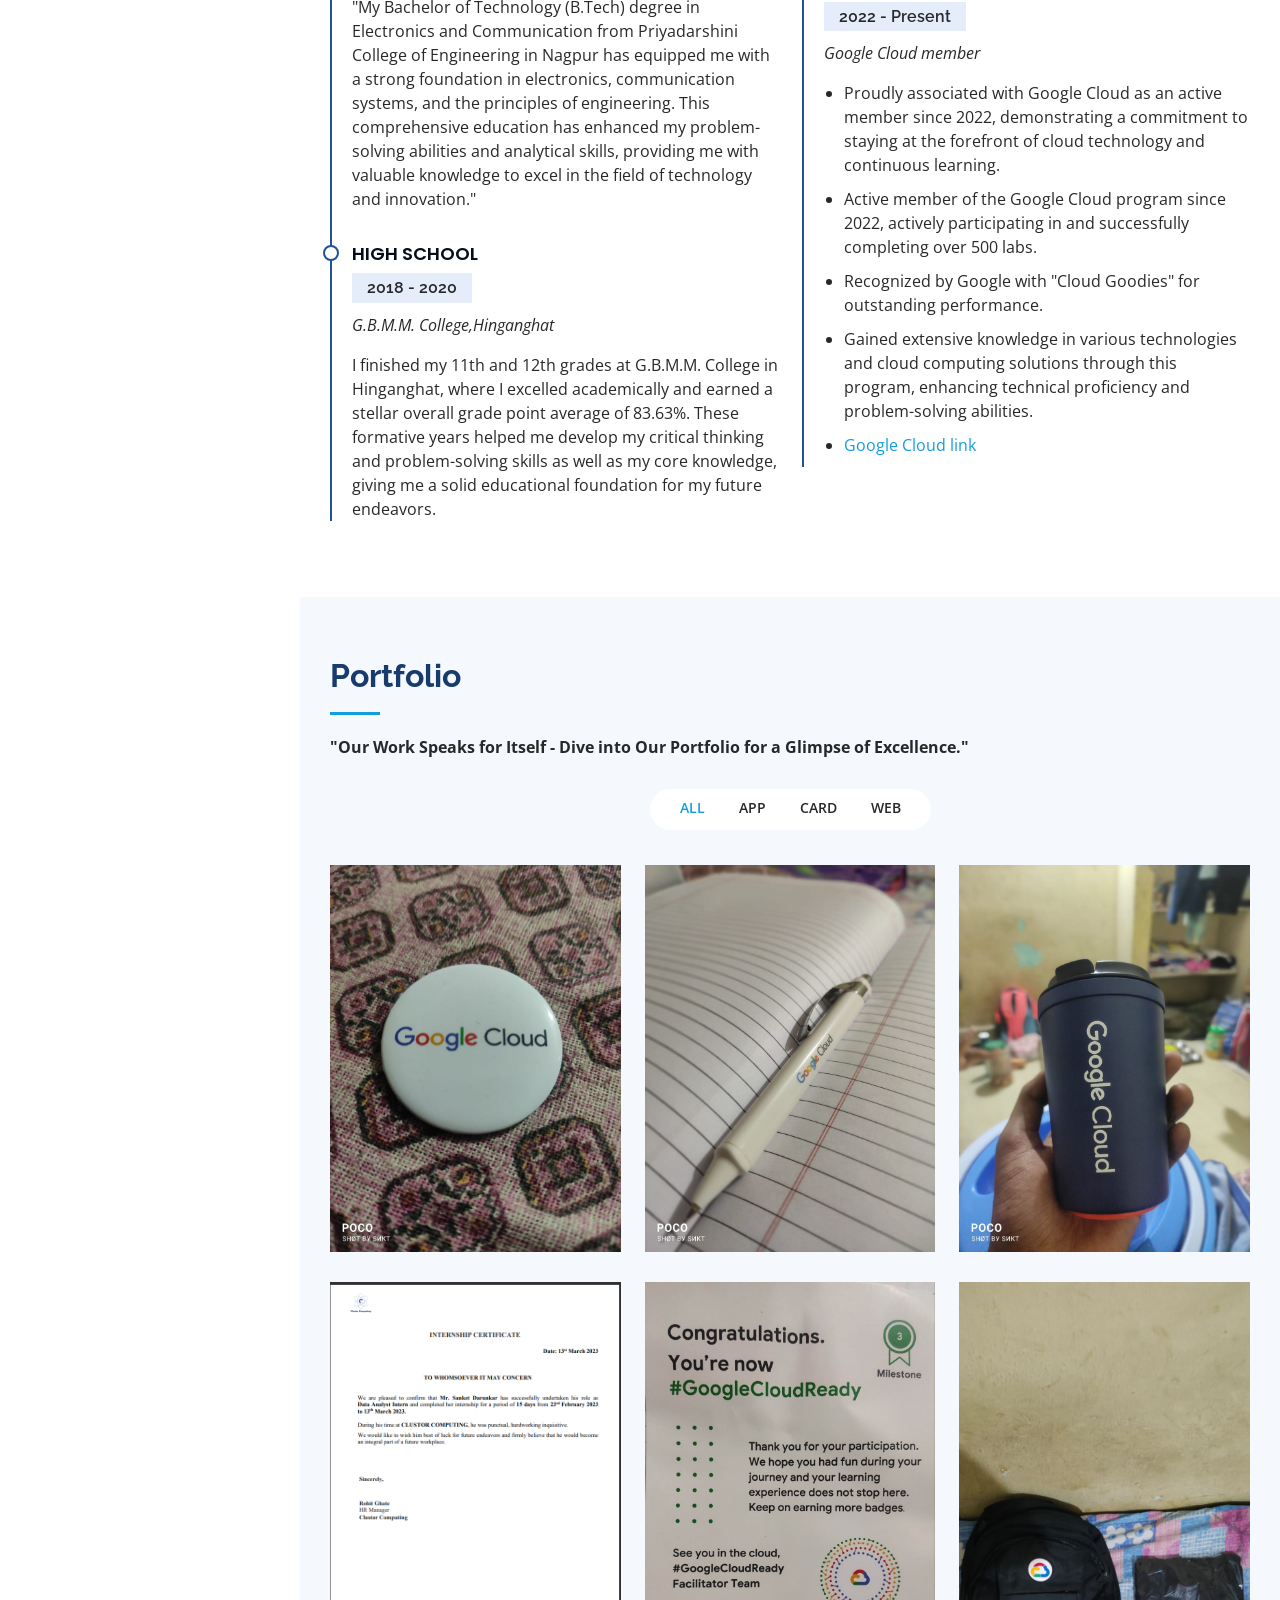
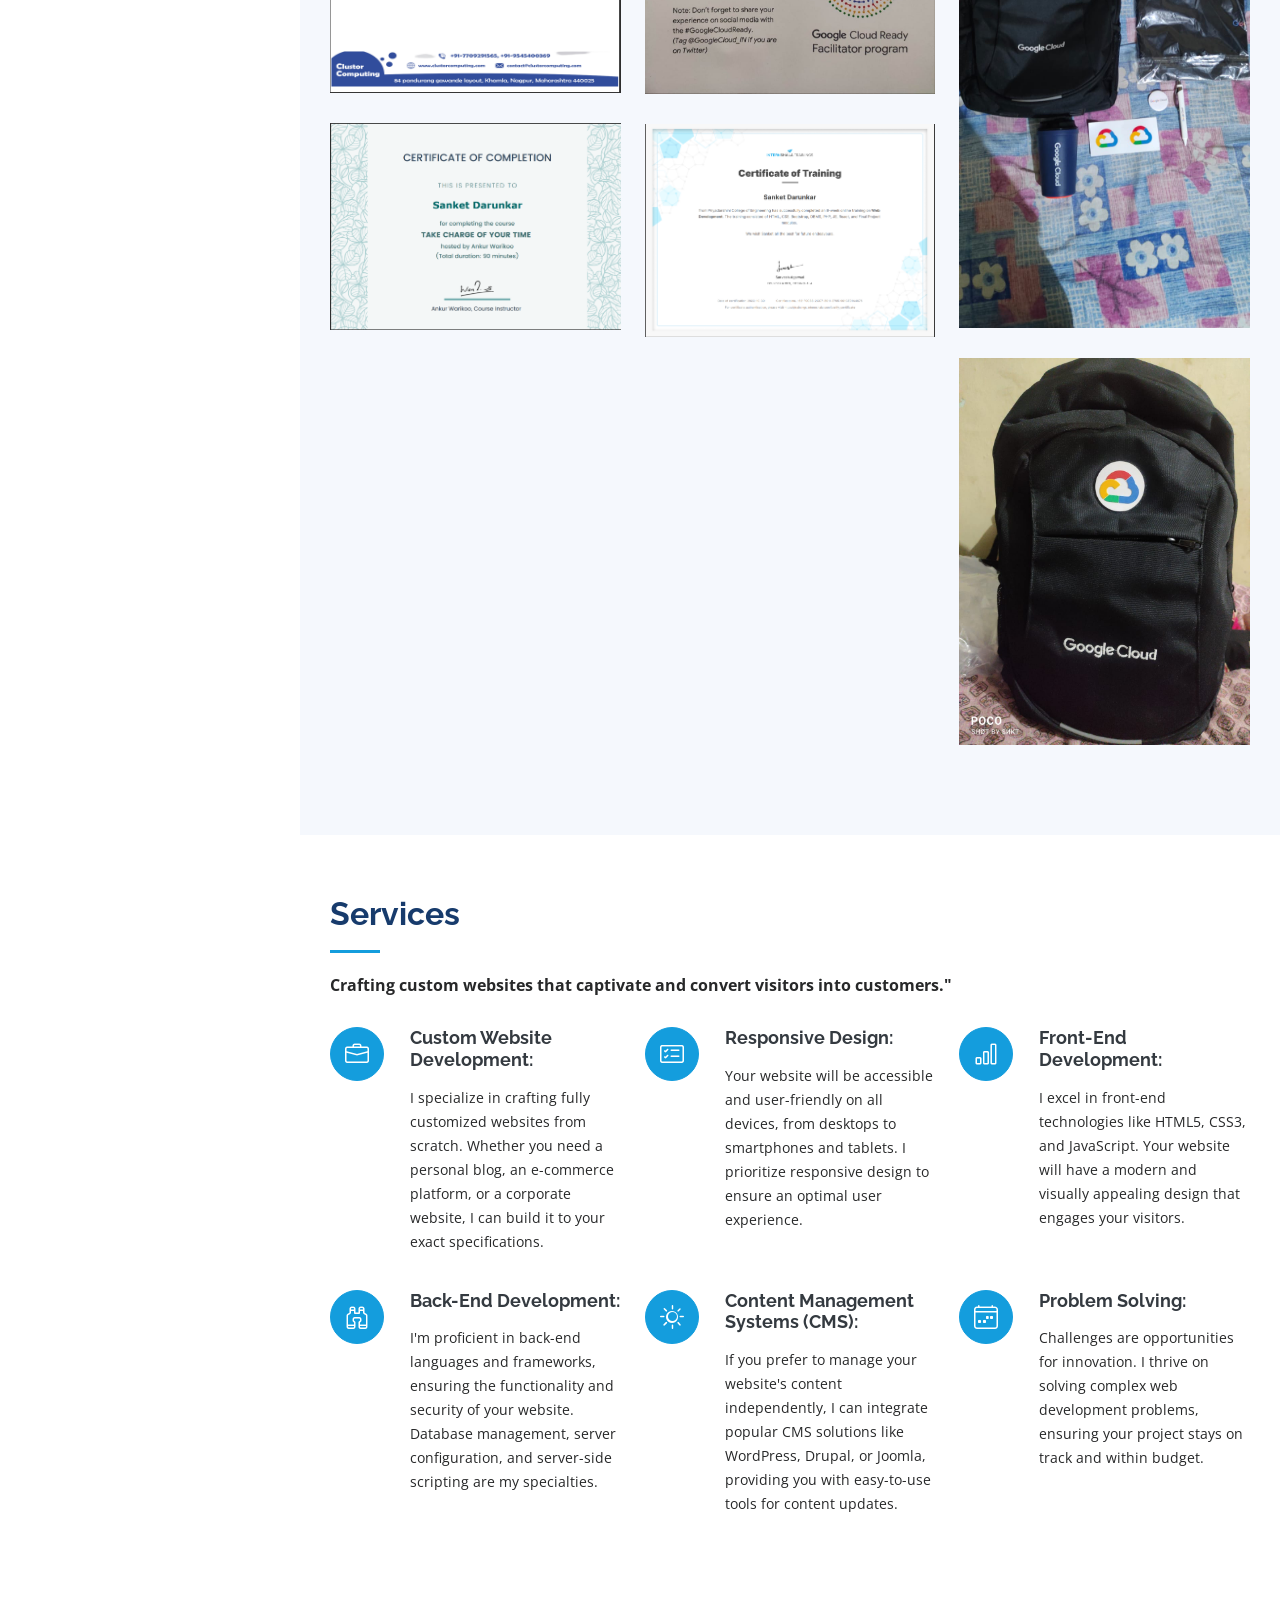
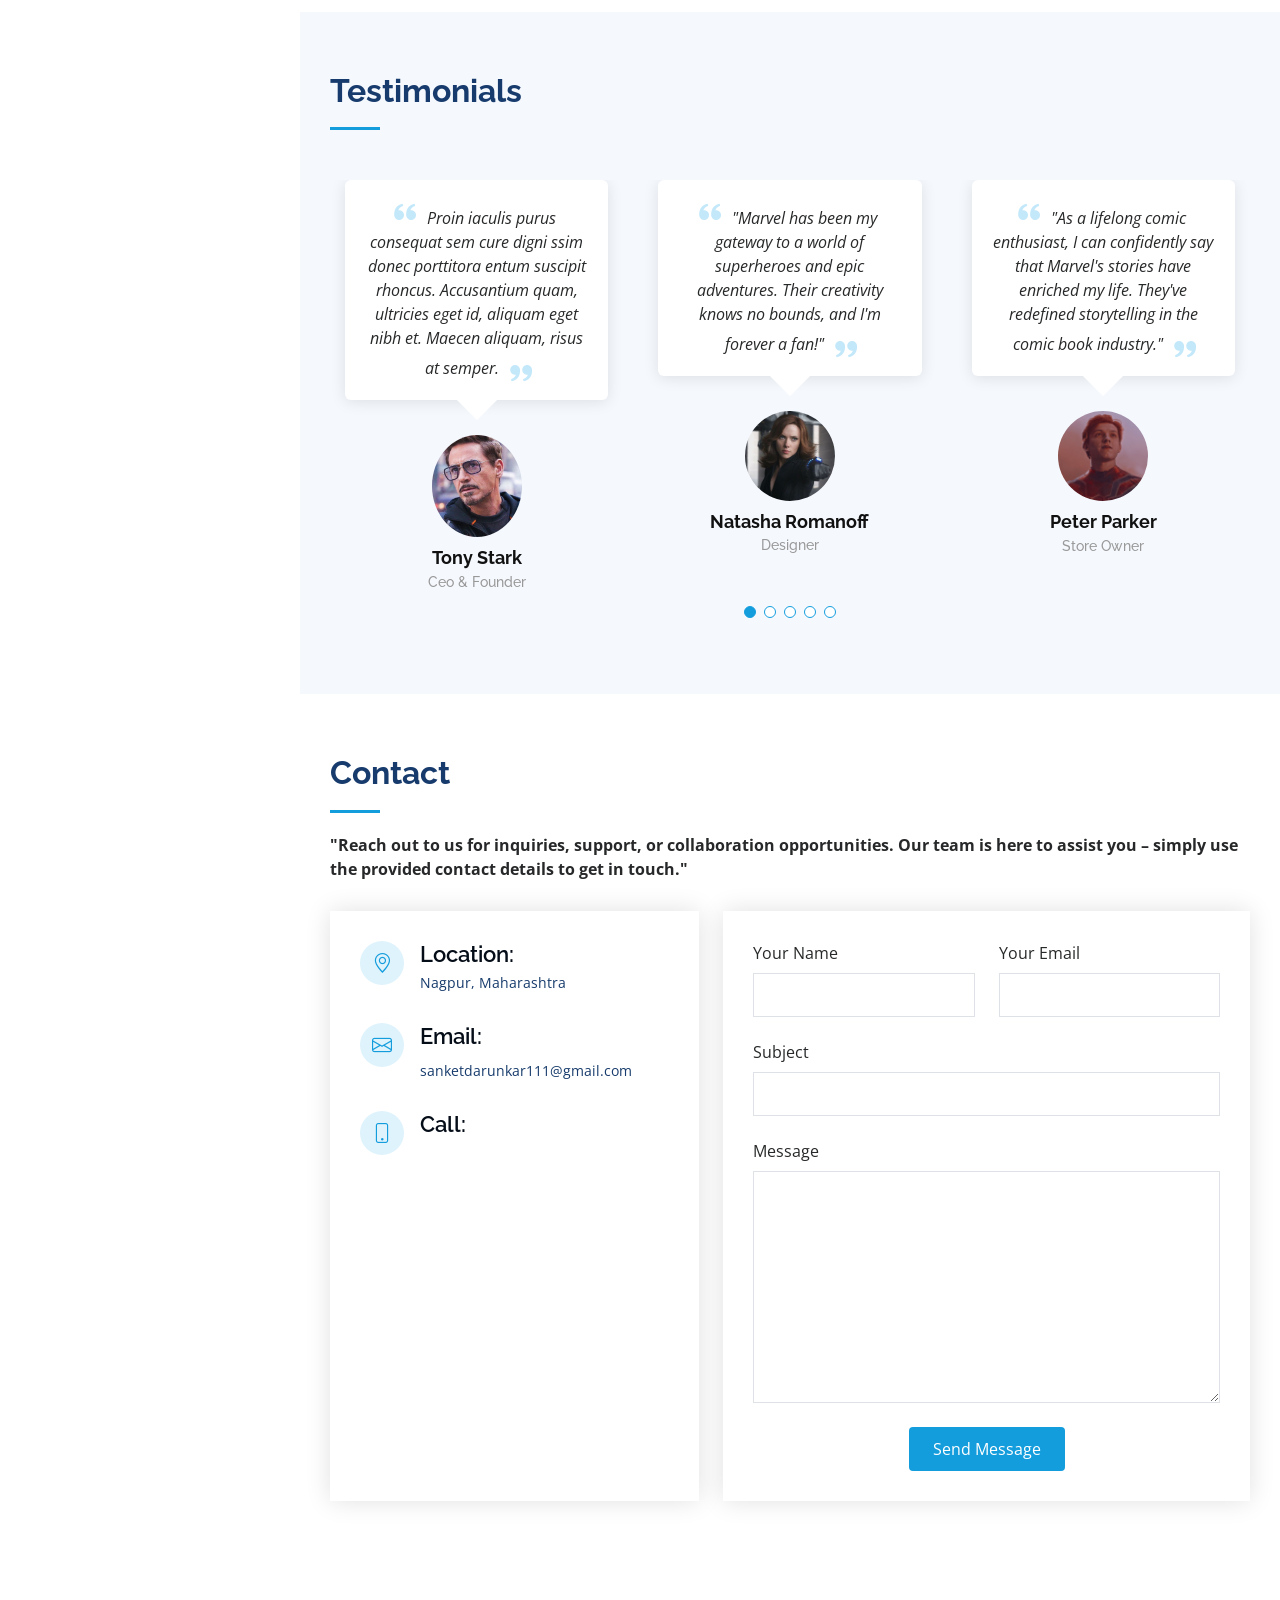
==== commit 3223e39a: "Update index.html" ====
--- a/index.html
+++ b/index.html
@@ -102,7 +102,7 @@
                 <ul>
                   <li><i class="bi bi-chevron-right"></i> <strong>Birthday:</strong> <span>08 August 2003</span></li>
                   <li><i class="bi bi-chevron-right"></i> <strong>Website:</strong> <span>www.sanketdarunkar.com</span></li>
-                  <li><i class="bi bi-chevron-right"></i> <strong>Phone:</strong> <span>9403339998</span></li>
+                  <!-- <li><i class="bi bi-chevron-right"></i> <strong>Phone:</strong> <span>9403339998</span></li> -->
                   <li><i class="bi bi-chevron-right"></i> <strong>City:</strong> <span>Nagpur,India</span></li>
                 </ul>
               </div>
